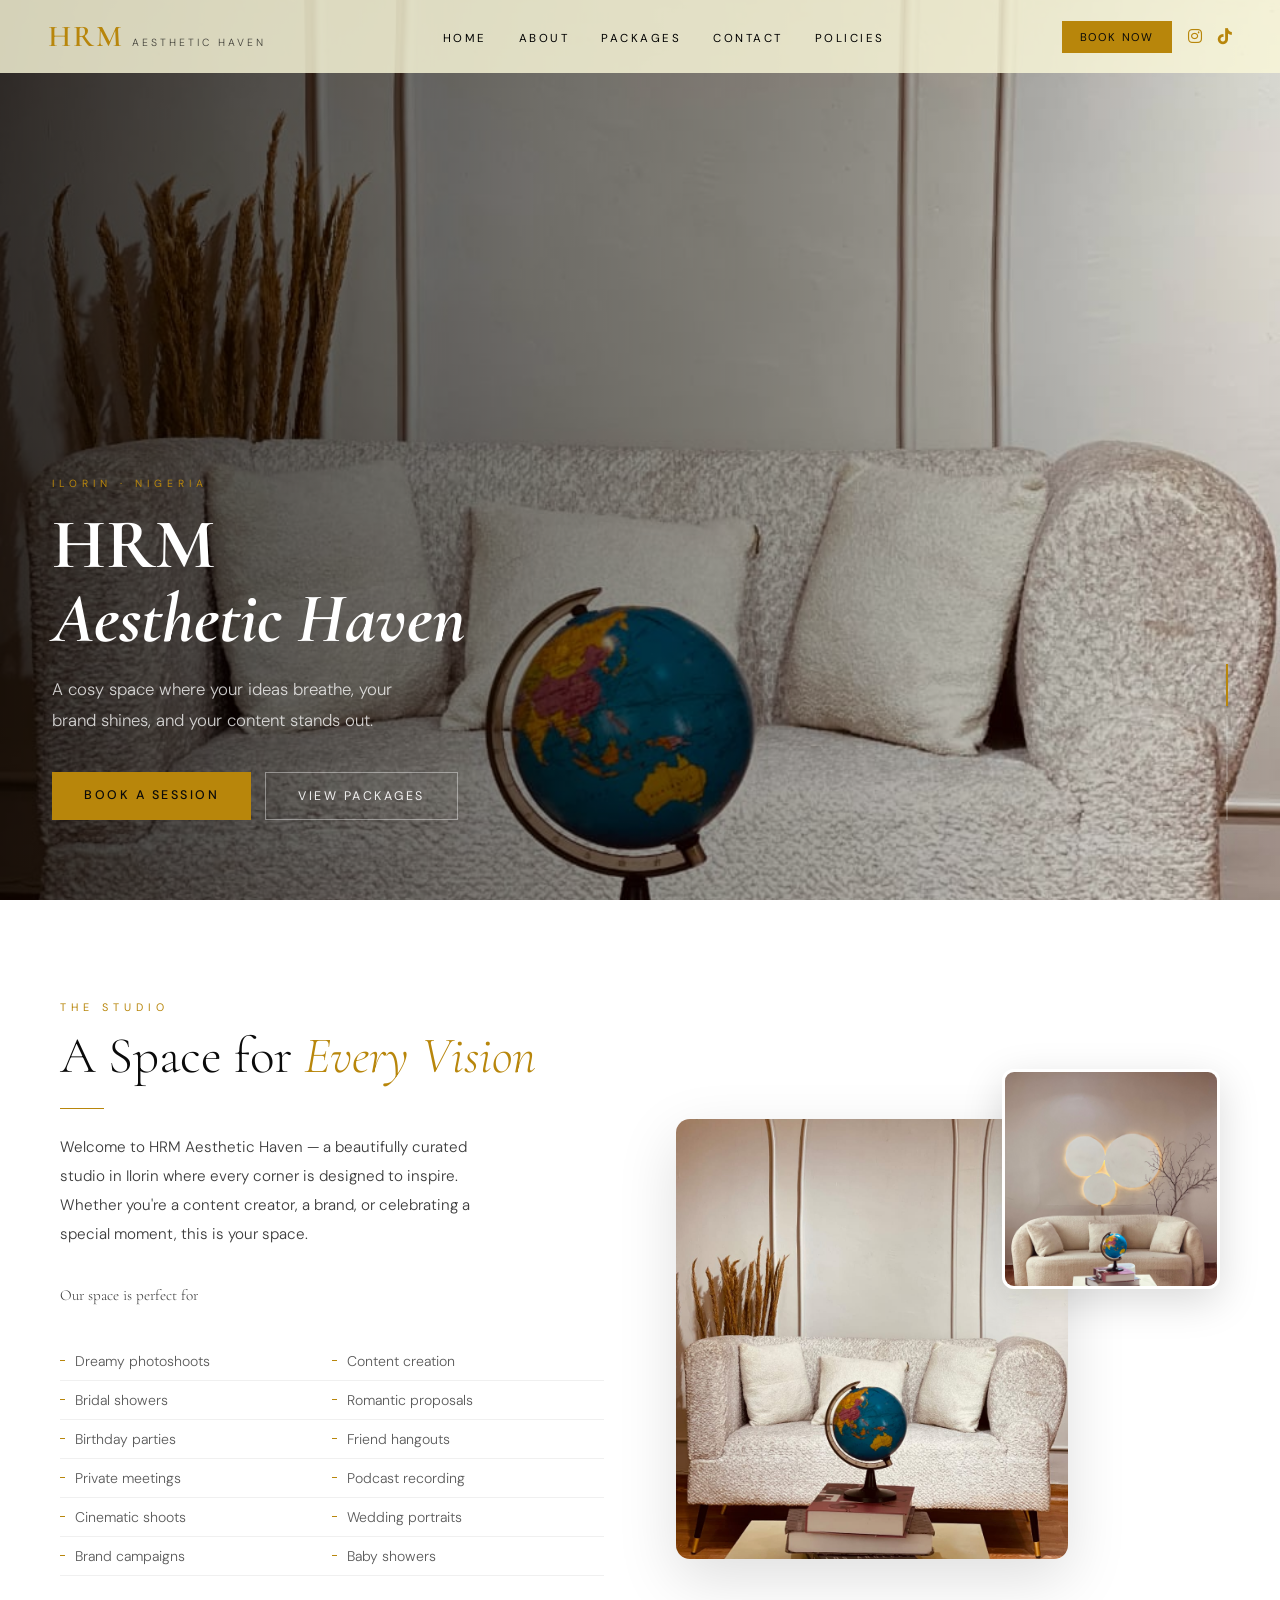
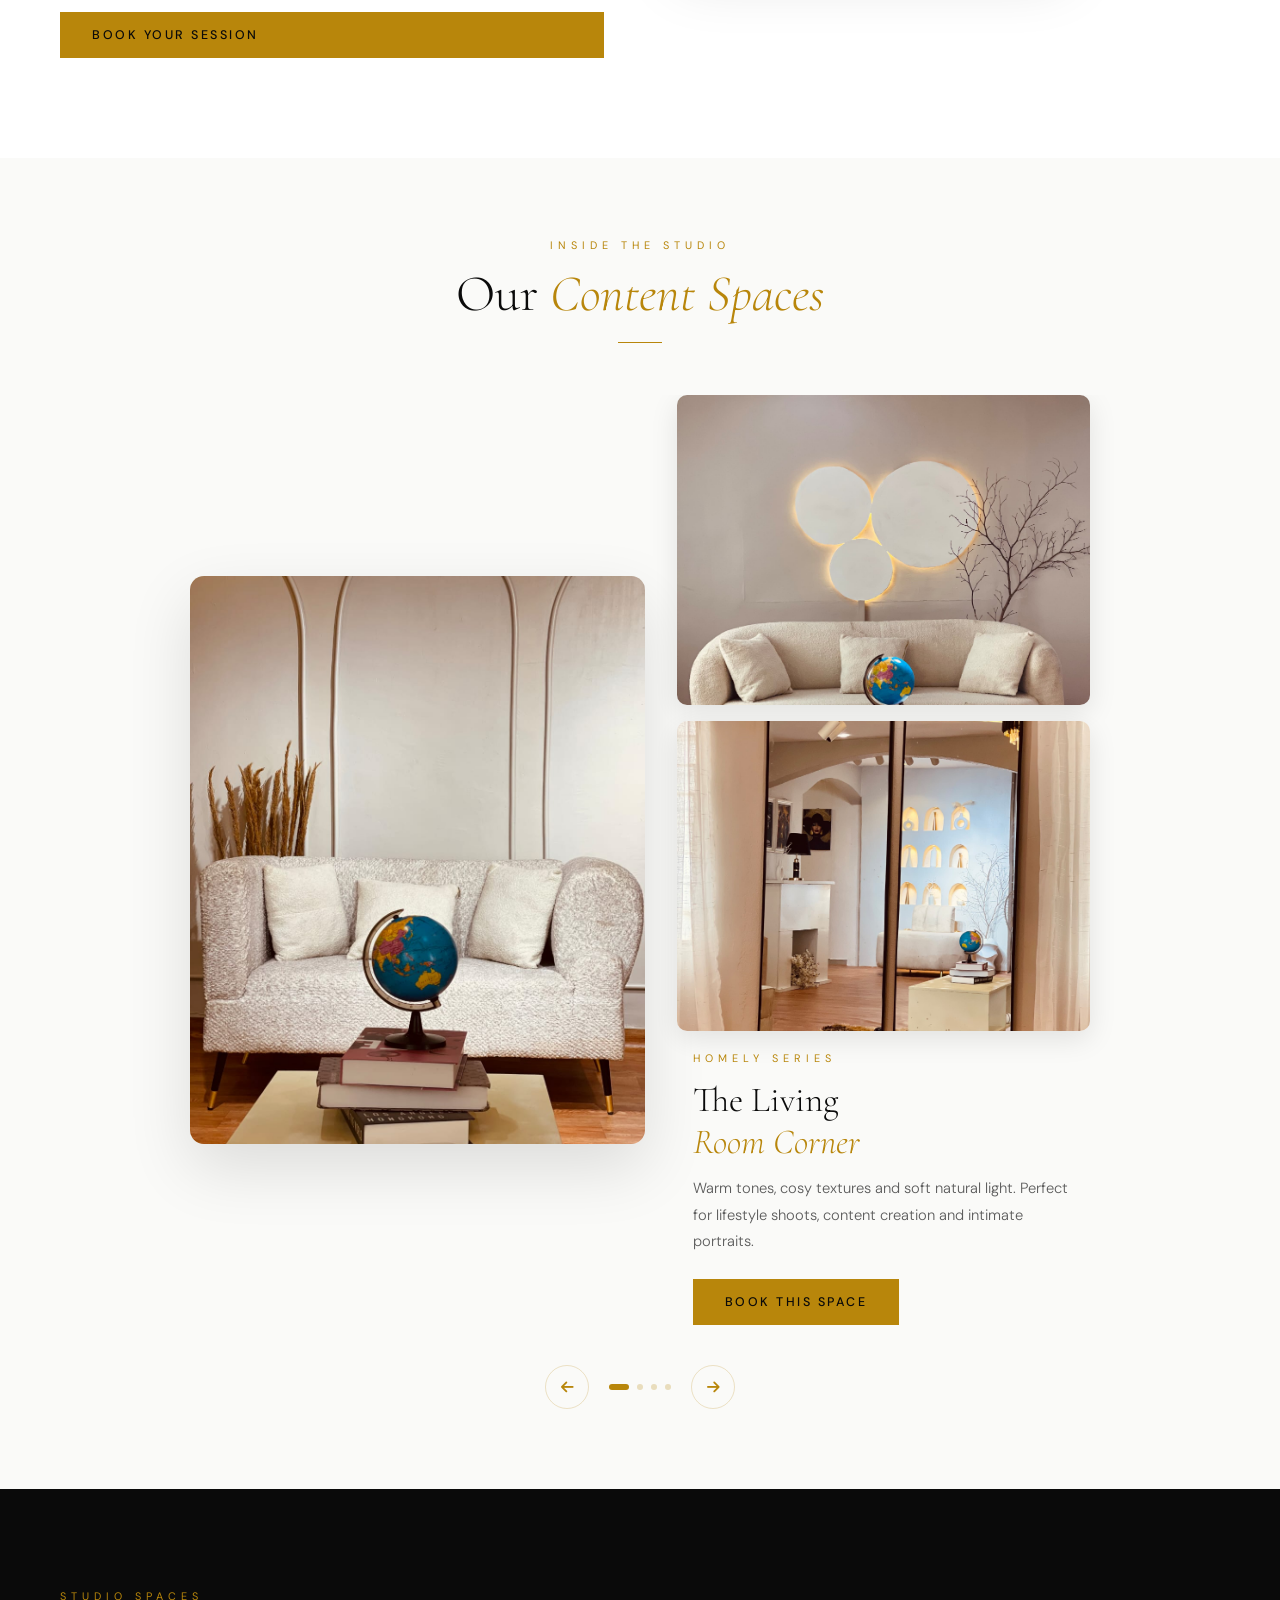
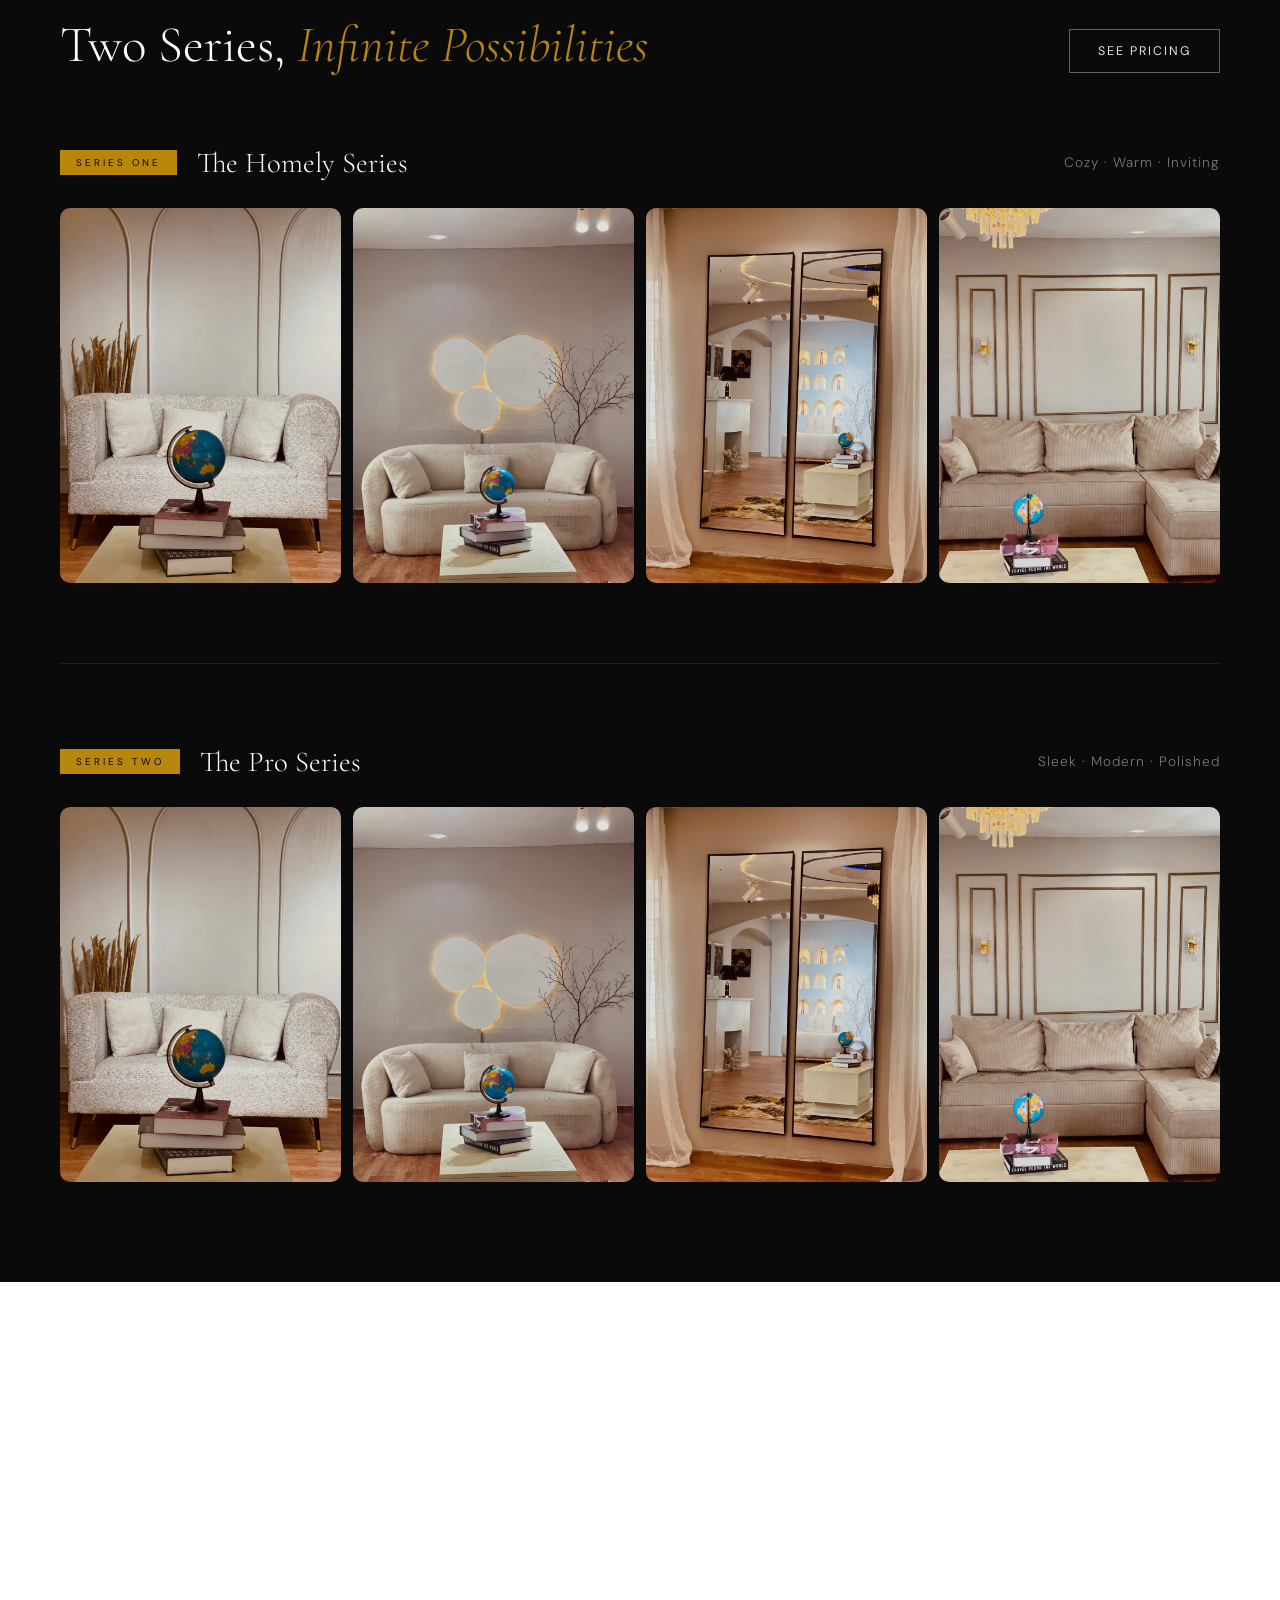
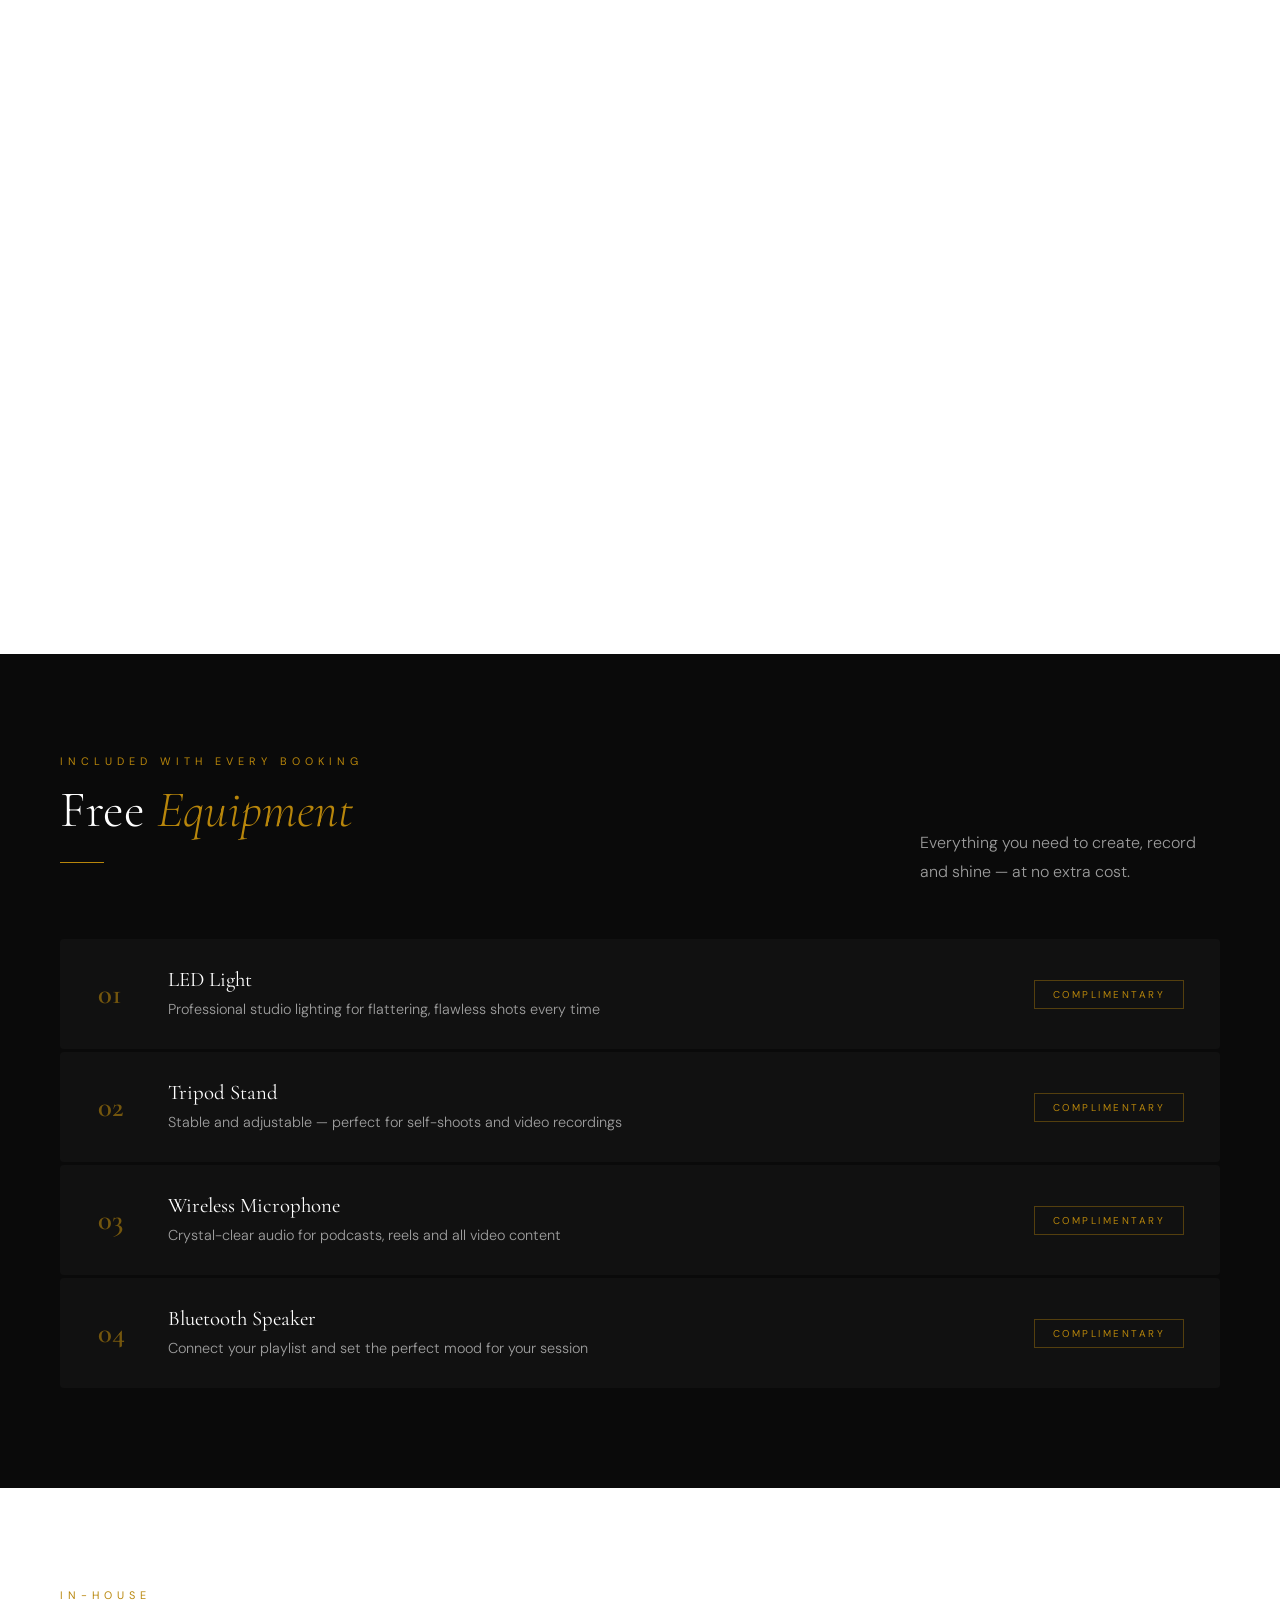
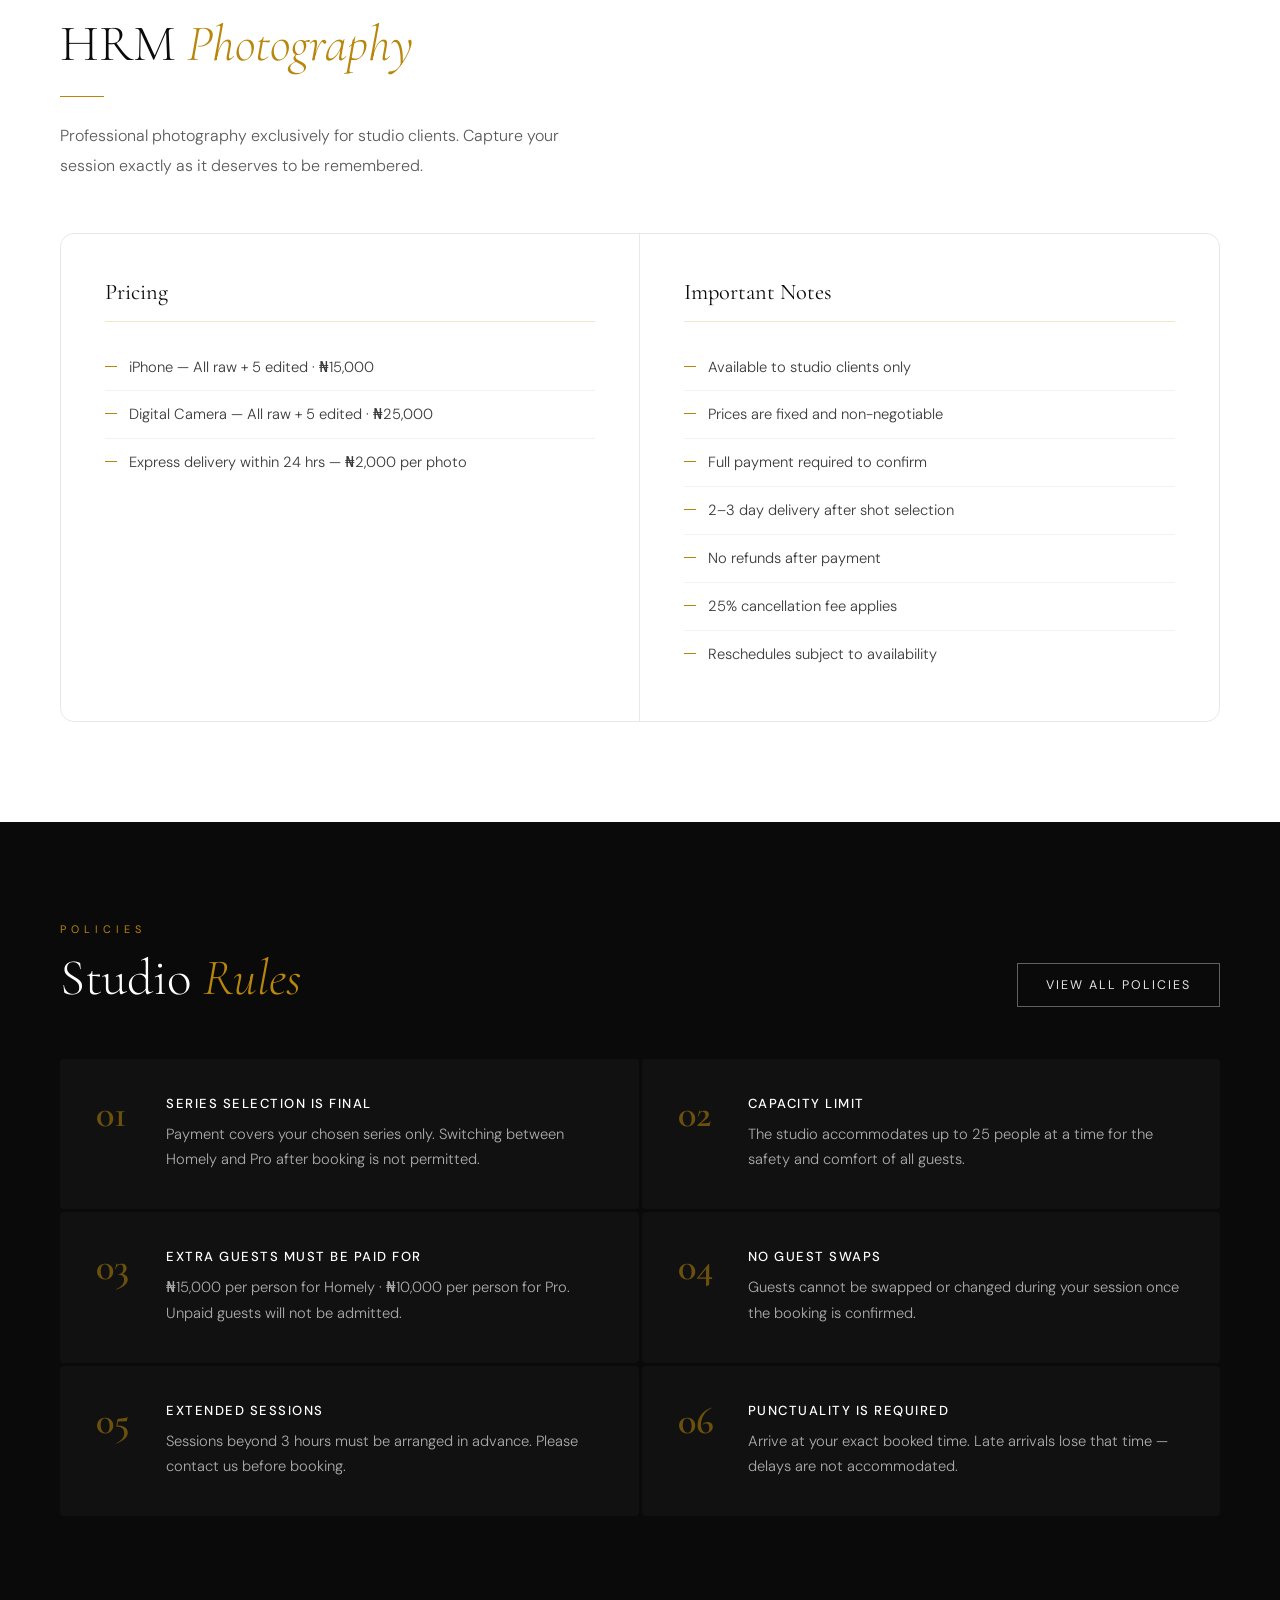
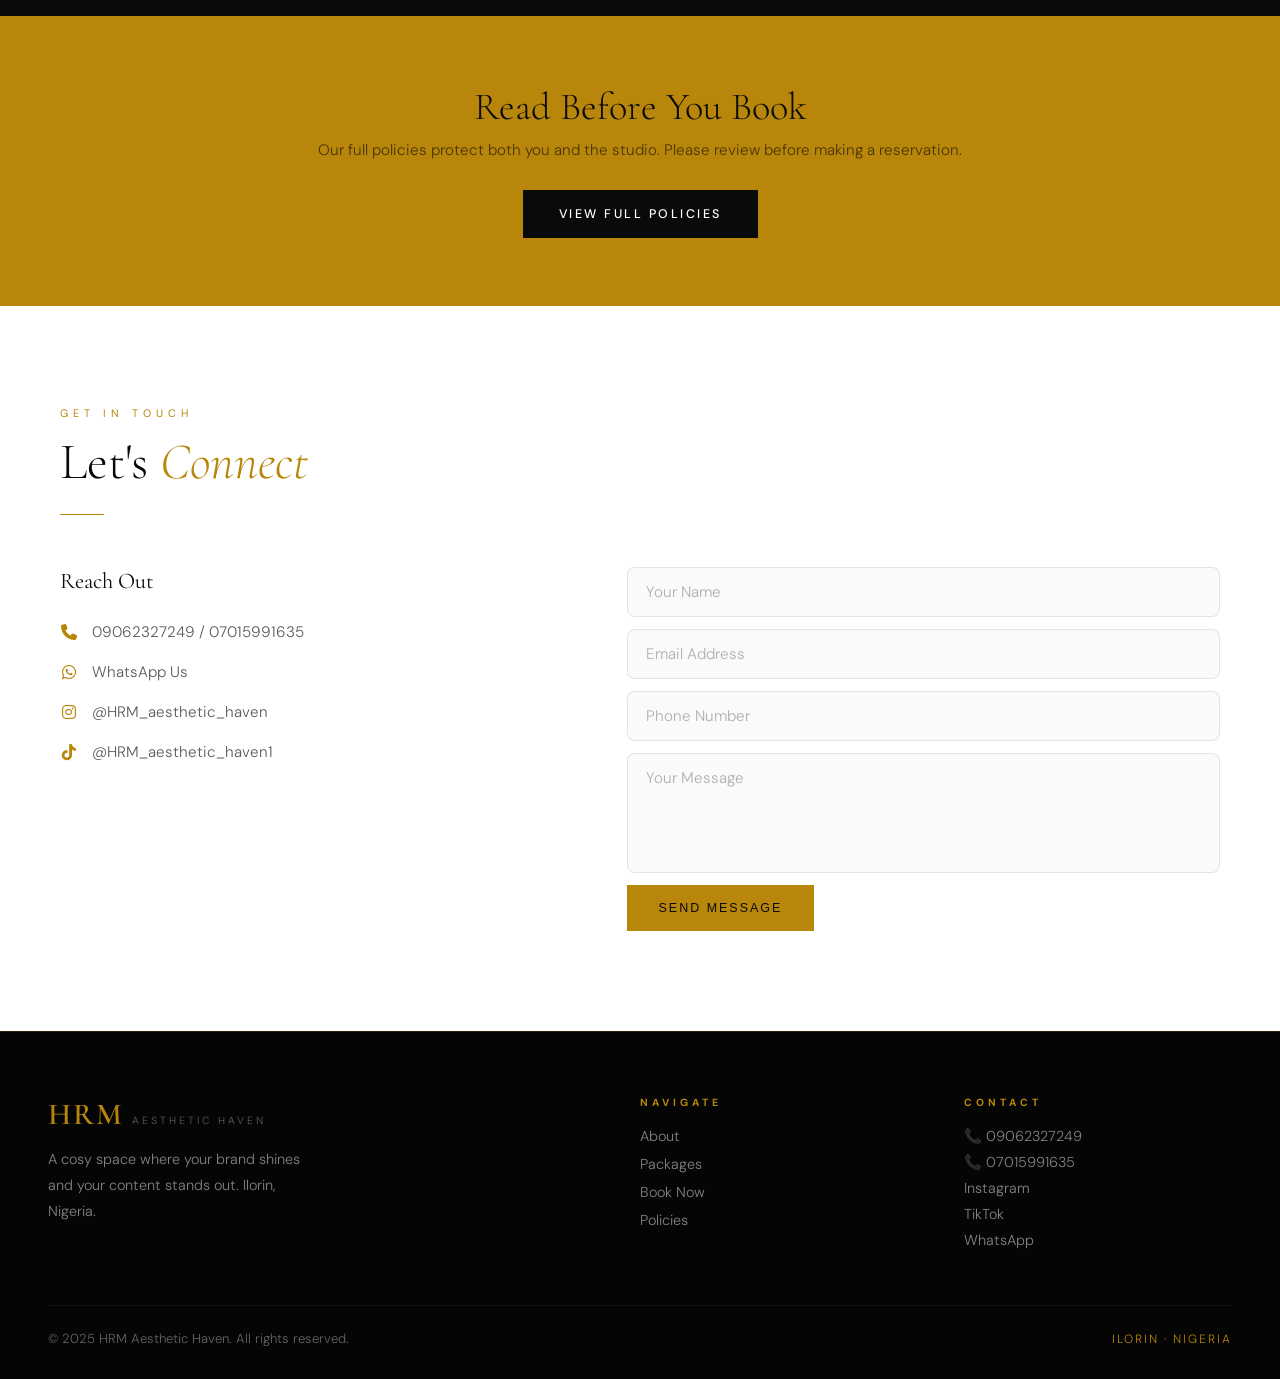
==== index.html @ 2a179a1c "Initial commit" ====
<!doctype html>
<html lang="en">
  <head>
    <meta charset="UTF-8" />
    <meta name="viewport" content="width=device-width, initial-scale=1.0" />
    <title>HRM Aesthetic Haven</title>
    <link
      href="https://fonts.googleapis.com/css2?family=Cormorant+Garamond:ital,wght@0,300;0,400;0,600;1,300;1,400;1,600&family=DM+Sans:wght@300;400;500&display=swap"
      rel="stylesheet"
    />
    <link
      rel="stylesheet"
      href="https://cdnjs.cloudflare.com/ajax/libs/font-awesome/6.5.0/css/all.min.css"
    />
    <style>
      :root {
        --gold: #b8860b;
        --gold-light: #d4a017;
        --black: #0a0a0a;
        --black-2: #111111;
        --white: #fafaf8;
        --text-body: #3a3a3a;
        --text-muted: #5a5a5a;
        --border-light: rgba(0, 0, 0, 0.09);
        --border-gold: rgba(184, 134, 11, 0.22);
      }
      *,
      *::before,
      *::after {
        margin: 0;
        padding: 0;
        box-sizing: border-box;
      }
      html {
        scroll-behavior: smooth;
      }
      body {
        font-family: "DM Sans", sans-serif;
        background: var(--white);
        color: var(--black);
        overflow-x: hidden;
      }
      a {
        text-decoration: none;
        color: inherit;
      }

      /* ── NAV ── */
      nav {
        position: fixed;
        top: 0;
        left: 0;
        right: 0;
        z-index: 1000;
        display: flex;
        align-items: center;
        justify-content: space-between;
        padding: 18px 48px;
        background: rgba(251, 248, 218, 0.82);
        transition: background 0.4s, padding 0.4s;
      }
      nav.scrolled {
        backdrop-filter: blur(14px);
        padding: 12px 48px;
        border-bottom: 1px solid var(--border-gold);
      }

      .logo {
        display: flex;
        align-items: baseline;
        gap: 8px;
        flex-shrink: 0;
        min-width: 0;
      }
      .logo-hrm {
        font-family: "Cormorant Garamond", serif;
        font-size: 1.9rem;
        font-weight: 600;
        color: var(--gold);
        letter-spacing: 2px;
        white-space: nowrap;
        flex-shrink: 0;
      }
      .logo-name {
        font-size: 0.65rem;
        font-weight: 300;
        color: #000;
        letter-spacing: 3px;
        text-transform: uppercase;
        opacity: 0.7;
        white-space: nowrap;
      }

      /* Desktop nav links (centre) */
      .nav-links {
        display: flex;
        list-style: none;
        gap: 32px;
      }
      .nav-links a {
        font-size: 0.72rem;
        letter-spacing: 2.5px;
        text-transform: uppercase;
        font-weight: 400;
        color: #000;
        transition: color 0.3s;
      }
      .nav-links a:hover {
        color: var(--gold);
      }

      /* Desktop right cluster */
      .nav-extras {
        display: flex;
        align-items: center;
        gap: 16px;
        flex-shrink: 0;
      }
      .btn-book {
        font-size: 0.7rem;
        letter-spacing: 1.8px;
        text-transform: uppercase;
        background: var(--gold);
        color: var(--black);
        border: none;
        padding: 9px 18px;
        transition: background 0.3s;
        cursor: pointer;
        white-space: nowrap;
      }
      .btn-book:hover {
        background: var(--gold-light);
      }
      .nav-extras i {
        font-size: 1rem;
        color: var(--gold);
      }
      .menu-toggle {
        display: none;
        font-size: 22px;
        cursor: pointer;
        color: #000;
        background: none;
        border: none;
      }

      /* ── HERO ── */
      .hero {
        position: relative;
        height: 100vh;
        min-height: 600px;
        overflow: hidden;
      }
      .hero-slide {
        position: absolute;
        inset: 0;
        background-size: cover;
        background-position: center;
        opacity: 0;
        transition: opacity 1.2s ease-in-out;
      }
      .hero-slide.active {
        opacity: 1;
      }
      .hero-overlay {
        position: absolute;
        inset: 0;
        background: linear-gradient(
          to right,
          rgba(0, 0, 0, 0.75) 0%,
          rgba(0, 0, 0, 0.4) 55%,
          rgba(0, 0, 0, 0.1) 100%
        );
        z-index: 1;
      }
      .hero-content {
        position: absolute;
        z-index: 2;
        bottom: 80px;
        left: 52px;
        max-width: 500px;
        animation: fadeSlide 1.2s 0.3s both;
      }
      .hero-eyebrow {
        font-size: 0.65rem;
        letter-spacing: 5px;
        text-transform: uppercase;
        color: var(--gold);
        margin-bottom: 18px;
        font-weight: 400;
      }
      .hero-h1 {
        font-family: "Cormorant Garamond", serif;
        font-size: clamp(3rem, 5.5vw, 5rem);
        font-weight: 700;
        line-height: 1.05;
        color: #fff;
        margin-bottom: 18px;
      }
      .hero-h1 em {
        color: #fff;
        font-style: italic;
      }
      .hero-sub {
        font-size: 1.05rem;
        line-height: 1.85;
        color: rgba(255, 255, 255, 0.78);
        font-weight: 300;
        margin-bottom: 36px;
        max-width: 360px;
      }
      .hero-actions {
        display: flex;
        gap: 14px;
        flex-wrap: wrap;
      }
      .btn-primary {
        background: var(--gold);
        color: var(--black);
        font-size: 0.78rem;
        letter-spacing: 2.5px;
        text-transform: uppercase;
        font-weight: 500;
        padding: 15px 32px;
        transition: all 0.3s;
        display: inline-block;
      }
      .btn-primary:hover {
        background: var(--gold-light);
        transform: translateY(-2px);
      }
      .btn-ghost-light {
        border: 1px solid rgba(255, 255, 255, 0.4);
        color: rgba(255, 255, 255, 0.9);
        font-size: 0.78rem;
        letter-spacing: 2.5px;
        text-transform: uppercase;
        font-weight: 400;
        padding: 15px 32px;
        transition: all 0.3s;
        display: inline-block;
      }
      .btn-ghost-light:hover {
        border-color: var(--gold);
        color: var(--gold);
      }
      .btn-ghost-white {
        border: 1px solid rgba(255, 255, 255, 0.35);
        color: rgba(255, 255, 255, 0.88);
        font-size: 0.78rem;
        letter-spacing: 2px;
        text-transform: uppercase;
        font-weight: 400;
        padding: 13px 28px;
        transition: all 0.3s;
        display: inline-block;
      }
      .btn-ghost-white:hover {
        border-color: var(--gold);
        color: var(--gold);
      }
      .hero-dots {
        position: absolute;
        z-index: 3;
        bottom: 80px;
        right: 52px;
        display: flex;
        flex-direction: column;
        gap: 10px;
      }
      .hero-dot {
        width: 2px;
        height: 28px;
        background: rgba(245, 242, 238, 0.2);
        cursor: pointer;
        transition: all 0.3s;
      }
      .hero-dot.active {
        background: var(--gold);
        height: 42px;
      }
      @keyframes fadeSlide {
        from { opacity: 0; transform: translateY(24px); }
        to   { opacity: 1; transform: translateY(0); }
      }

      /* ── SHARED ── */
      section { padding: 100px 48px; }
      .container { max-width: 1160px; margin: 0 auto; }
      .eyebrow {
        font-size: 0.68rem;
        letter-spacing: 5px;
        text-transform: uppercase;
        color: var(--gold);
        margin-bottom: 14px;
        display: block;
        font-weight: 400;
      }
      .h2-black {
        font-family: "Cormorant Garamond", serif;
        font-size: clamp(2.4rem, 4vw, 3.6rem);
        font-weight: 300;
        line-height: 1.1;
        color: var(--black);
      }
      .h2-black em { font-style: italic; color: var(--gold); }
      .h2-white {
        font-family: "Cormorant Garamond", serif;
        font-size: clamp(2.4rem, 4vw, 3.6rem);
        font-weight: 300;
        line-height: 1.1;
        color: #fff;
      }
      .h2-white em { font-style: italic; color: var(--gold); }
      .gold-rule { width: 44px; height: 1px; background: var(--gold); margin: 24px 0; }

      /* ── ABOUT ── */
      .about { background: #fff; padding: 100px 48px; }
      .about-inner {
        max-width: 1160px;
        margin: 0 auto;
        display: grid;
        grid-template-columns: 1fr 1fr;
        gap: 72px;
        align-items: center;
      }
      .about-text { display: flex; flex-direction: column; justify-content: center; }
      .about-text > p {
        font-size: 0.95rem;
        line-height: 1.9;
        color: var(--text-body);
        font-weight: 300;
        margin-bottom: 32px;
        max-width: 420px;
      }
      .perfect-label {
        font-family: "Cormorant Garamond", serif;
        font-size: 1.15rem;
        font-weight: 400;
        color: var(--black);
        margin-bottom: 16px;
      }
      .perfect-grid {
        display: grid;
        grid-template-columns: 1fr 1fr;
        gap: 0;
        margin-bottom: 36px;
      }
      .perfect-item {
        font-size: 0.88rem;
        font-weight: 300;
        color: var(--text-muted);
        padding: 10px 0;
        border-bottom: 1px solid rgba(0,0,0,0.06);
        display: flex;
        align-items: center;
        gap: 10px;
      }
      .perfect-item::before {
        content: "";
        width: 5px;
        height: 1px;
        background: var(--gold);
        flex-shrink: 0;
      }
      .about-images { position: relative; height: 520px; }
      .about-img-main {
        position: absolute;
        left: 0; top: 50px;
        width: 72%; height: 440px;
        border-radius: 14px;
        overflow: hidden;
        box-shadow: 0 20px 60px rgba(0,0,0,0.13);
      }
      .about-img-main img { width: 100%; height: 100%; object-fit: cover; display: block; }
      .about-img-small {
        position: absolute;
        right: 0; top: 0;
        width: 40%; height: 220px;
        border-radius: 12px;
        overflow: hidden;
        box-shadow: 0 12px 40px rgba(0,0,0,0.15);
        border: 3px solid #fff;
      }
      .about-img-small img { width: 100%; height: 100%; object-fit: cover; display: block; }

      /* ── SHOWCASE SLIDER ── */
      .showcase { background: var(--white); padding: 80px 0; overflow: hidden; }
      .showcase-hdr { text-align: center; margin-bottom: 52px; padding: 0 48px; }
      .showcase-track-wrap { position: relative; overflow: hidden; }
      .showcase-track {
        display: flex;
        transition: transform 0.6s cubic-bezier(0.4,0,0.2,1);
        will-change: transform;
      }
      .showcase-slide { min-width: 100%; padding: 0 48px; box-sizing: border-box; }
      .showcase-slide-inner {
        max-width: 900px;
        margin: 0 auto;
        display: grid;
        grid-template-columns: 1.1fr 1fr;
        gap: 32px;
        align-items: center;
      }
      .showcase-img-main {
        border-radius: 14px;
        overflow: hidden;
        aspect-ratio: 4/5;
        box-shadow: 0 24px 64px rgba(0,0,0,0.12);
      }
      .showcase-img-main img { width: 100%; height: 100%; object-fit: cover; display: block; }
      .showcase-imgs-col { display: flex; flex-direction: column; gap: 16px; }
      .showcase-imgs-col .img-sm {
        border-radius: 10px;
        overflow: hidden;
        aspect-ratio: 4/3;
        box-shadow: 0 8px 28px rgba(0,0,0,0.1);
      }
      .showcase-imgs-col .img-sm img { width: 100%; height: 100%; object-fit: cover; display: block; }
      .showcase-info { padding: 0 16px; }
      .showcase-title {
        font-family: "Cormorant Garamond", serif;
        font-size: 2.2rem;
        font-weight: 300;
        color: var(--black);
        margin-bottom: 12px;
        line-height: 1.2;
      }
      .showcase-title em { font-style: italic; color: var(--gold); }
      .showcase-desc {
        font-size: 0.92rem;
        color: var(--text-muted);
        font-weight: 300;
        line-height: 1.8;
        margin-bottom: 24px;
      }
      .showcase-controls {
        display: flex;
        align-items: center;
        gap: 20px;
        justify-content: center;
        margin-top: 40px;
      }
      .sc-arrow {
        width: 44px; height: 44px;
        border-radius: 50%;
        border: 1px solid var(--border-gold);
        background: transparent;
        display: flex;
        align-items: center;
        justify-content: center;
        cursor: pointer;
        transition: all 0.3s;
        color: var(--gold);
        font-size: 0.9rem;
      }
      .sc-arrow:hover { background: var(--gold); color: #000; }
      .sc-dots { display: flex; gap: 8px; align-items: center; }
      .sc-dot {
        width: 6px; height: 6px;
        border-radius: 50%;
        background: rgba(184,134,11,0.25);
        cursor: pointer;
        transition: all 0.3s;
      }
      .sc-dot.active { background: var(--gold); width: 20px; border-radius: 3px; }

      /* ── STUDIO SPACES ── */
      .studio { background: var(--black); padding: 100px 48px; }
      .studio-hdr {
        display: flex;
        align-items: flex-end;
        justify-content: space-between;
        margin-bottom: 72px;
        gap: 24px;
      }
      .series-block { margin-bottom: 80px; }
      .series-block:last-child { margin-bottom: 0; }
      .series-title-row {
        display: flex;
        align-items: center;
        gap: 20px;
        margin-bottom: 28px;
        flex-wrap: wrap;
      }
      .series-badge {
        font-size: 0.62rem;
        letter-spacing: 3px;
        text-transform: uppercase;
        background: var(--gold);
        color: var(--black);
        padding: 6px 16px;
        flex-shrink: 0;
      }
      .series-name {
        font-family: "Cormorant Garamond", serif;
        font-size: 1.8rem;
        font-weight: 300;
        color: #fff;
      }
      .series-mood {
        font-size: 0.85rem;
        color: rgba(255,255,255,0.45);
        font-weight: 300;
        margin-left: auto;
        letter-spacing: 1px;
      }
      .series-gallery {
        display: grid;
        grid-template-columns: repeat(4, 1fr);
        gap: 12px;
      }
      .series-gallery .img-wrap {
        overflow: hidden;
        border-radius: 10px;
        aspect-ratio: 3/4;
      }
      .series-gallery .img-wrap img {
        width: 100%; height: 100%;
        object-fit: cover;
        display: block;
        filter: brightness(0.9) saturate(0.95);
        transition: filter 0.4s, transform 0.45s;
      }
      .series-gallery .img-wrap img:hover {
        filter: brightness(1.05) saturate(1.05);
        transform: scale(1.04);
      }
      .series-divider { height: 1px; background: rgba(184,134,11,0.18); margin: 80px 0; }

      /* ── PACKAGES ── */
      .packages { background: #fff; }
      .pkg-hdr {
        display: flex;
        align-items: flex-end;
        justify-content: space-between;
        margin-bottom: 56px;
        gap: 24px;
        flex-wrap: wrap;
      }
      .pkg-grid {
        display: grid;
        grid-template-columns: repeat(3, 1fr);
        border: 1px solid var(--border-light);
        border-radius: 14px;
        overflow: hidden;
      }
      .pkg-card {
        border-right: 1px solid var(--border-light);
        background: #fff;
        transition: background 0.3s;
      }
      .pkg-card:last-child { border-right: none; }
      .pkg-card:hover { background: #fafaf8; }
      .pkg-card.featured { background: #fafaf8; }
      .pkg-head { padding: 32px 32px 24px; border-bottom: 1px solid var(--border-light); }
      .pkg-card.featured .pkg-head { background: var(--gold); }
      .pkg-card.featured .pkg-head .eyebrow { color: rgba(0,0,0,0.5); }
      .pkg-card.featured .pkg-head h3 { color: var(--black); }
      .pkg-head h3 {
        font-family: "Cormorant Garamond", serif;
        font-size: 1.7rem;
        font-weight: 400;
        color: var(--black);
      }
      .pkg-body { padding: 28px 32px 36px; }
      .pkg-list { list-style: none; }
      .pkg-list li {
        font-size: 0.95rem;
        font-weight: 300;
        color: var(--text-body);
        padding: 13px 0;
        border-bottom: 1px solid rgba(0,0,0,0.05);
        display: flex;
        gap: 14px;
        align-items: flex-start;
        line-height: 1.55;
      }
      .pkg-list li:last-child { border-bottom: none; }
      .pkg-list li::before {
        content: "";
        flex-shrink: 0;
        width: 12px; height: 1px;
        background: var(--gold);
        margin-top: 10px;
      }
      .pkg-note {
        margin-top: 20px;
        padding: 14px 16px;
        border-left: 2px solid var(--gold);
        background: rgba(184,134,11,0.05);
        border-radius: 0 6px 6px 0;
      }
      .pkg-note p {
        font-size: 0.88rem;
        color: var(--text-muted);
        font-weight: 300;
        line-height: 1.75;
      }

      /* ── EQUIPMENT ── */
      .equipment { background: var(--black); }
      .eq-hdr {
        display: flex;
        align-items: flex-end;
        justify-content: space-between;
        margin-bottom: 52px;
        gap: 24px;
      }
      .eq-sub {
        font-size: 1rem;
        color: rgba(255,255,255,0.6);
        font-weight: 300;
        line-height: 1.8;
        max-width: 300px;
      }
      .eq-rows { display: flex; flex-direction: column; gap: 3px; }
      .eq-row {
        background: var(--black-2);
        display: flex;
        align-items: center;
        gap: 32px;
        padding: 28px 36px;
        border-left: 2px solid transparent;
        transition: background 0.3s, border-color 0.3s;
        border-radius: 4px;
      }
      .eq-row:hover { background: #161616; border-left-color: var(--gold); }
      .eq-row-num {
        font-family: "Cormorant Garamond", serif;
        font-size: 1.8rem;
        color: rgba(184,134,11,0.6);
        font-weight: 600;
        min-width: 38px;
        line-height: 1;
      }
      .eq-row-text { flex: 1; }
      .eq-row-text h4 {
        font-family: "Cormorant Garamond", serif;
        font-size: 1.3rem;
        font-weight: 400;
        color: #fff;
        margin-bottom: 6px;
      }
      .eq-row-text p {
        font-size: 0.9rem;
        color: rgba(255,255,255,0.6);
        font-weight: 300;
        line-height: 1.6;
      }
      .eq-badge {
        font-size: 0.62rem;
        letter-spacing: 2.5px;
        text-transform: uppercase;
        color: var(--gold);
        border: 1px solid rgba(184,134,11,0.4);
        padding: 7px 18px;
        white-space: nowrap;
      }

      /* ── PHOTOGRAPHY ── */
      .photography { background: #fff; }
      .photo-lead { max-width: 520px; margin-bottom: 52px; }
      .photo-lead p {
        font-size: 1rem;
        color: var(--text-muted);
        font-weight: 300;
        line-height: 1.85;
      }
      .photo-panels {
        display: grid;
        grid-template-columns: 1fr 1fr;
        border: 1px solid var(--border-light);
        border-radius: 14px;
        overflow: hidden;
      }
      .photo-panel { padding: 44px; }
      .photo-panel:first-child { border-right: 1px solid var(--border-light); }
      .photo-panel h3 {
        font-family: "Cormorant Garamond", serif;
        font-size: 1.4rem;
        font-weight: 400;
        color: var(--black);
        margin-bottom: 22px;
        padding-bottom: 16px;
        border-bottom: 1px solid rgba(184,134,11,0.2);
      }
      .photo-list { list-style: none; }
      .photo-list li {
        font-size: 0.92rem;
        color: var(--text-body);
        font-weight: 300;
        padding: 12px 0;
        border-bottom: 1px solid rgba(0,0,0,0.05);
        display: flex;
        gap: 12px;
        line-height: 1.55;
      }
      .photo-list li:last-child { border-bottom: none; }
      .photo-list li::before {
        content: "";
        flex-shrink: 0;
        width: 12px; height: 1px;
        background: var(--gold);
        margin-top: 10px;
      }

      /* ── RULES ── */
      .rules { background: var(--black); }
      .rules-hdr {
        display: flex;
        align-items: flex-end;
        justify-content: space-between;
        margin-bottom: 52px;
        gap: 24px;
      }
      .rules-grid { display: grid; grid-template-columns: 1fr 1fr; gap: 3px; }
      .rule-card {
        background: var(--black-2);
        padding: 36px;
        display: flex;
        gap: 26px;
        align-items: flex-start;
        transition: background 0.3s;
        border-radius: 4px;
      }
      .rule-card:hover { background: #161616; }
      .rule-num {
        font-family: "Cormorant Garamond", serif;
        font-size: 2.4rem;
        color: rgba(184,134,11,0.55);
        font-weight: 600;
        line-height: 1;
        flex-shrink: 0;
        min-width: 44px;
      }
      .rule-body h4 {
        font-size: 0.82rem;
        letter-spacing: 1.5px;
        text-transform: uppercase;
        font-weight: 500;
        color: #fff;
        margin-bottom: 10px;
      }
      .rule-body p {
        font-size: 0.92rem;
        color: rgba(255,255,255,0.65);
        font-weight: 300;
        line-height: 1.75;
      }

      /* ── RULES CTA ── */
      .rules-cta { background: var(--gold); padding: 68px 48px; text-align: center; }
      .rules-cta h3 {
        font-family: "Cormorant Garamond", serif;
        font-size: 2.4rem;
        font-weight: 300;
        color: var(--black);
        margin-bottom: 10px;
      }
      .rules-cta p {
        font-size: 0.95rem;
        color: rgba(0,0,0,0.6);
        font-weight: 300;
        margin-bottom: 30px;
      }
      .btn-solid-dark {
        background: var(--black);
        color: #fff;
        font-size: 0.78rem;
        letter-spacing: 2.5px;
        text-transform: uppercase;
        font-weight: 500;
        padding: 16px 36px;
        transition: all 0.3s;
        display: inline-block;
      }
      .btn-solid-dark:hover { background: #222; transform: translateY(-2px); }

      /* ── CONTACT ── */
      .contact { background: #fff; }
      .contact-grid {
        display: grid;
        grid-template-columns: 1fr 1.2fr;
        gap: 72px;
        margin-top: 52px;
      }
      .contact-info h3 {
        font-family: "Cormorant Garamond", serif;
        font-size: 1.4rem;
        font-weight: 400;
        color: var(--black);
        margin-bottom: 28px;
      }
      .c-row { display: flex; gap: 14px; align-items: center; margin-bottom: 20px; }
      .c-row i { color: var(--gold); width: 18px; text-align: center; flex-shrink: 0; font-size: 1rem; }
      .c-row span, .c-row a {
        font-size: 0.95rem;
        color: var(--text-muted);
        font-weight: 300;
        transition: color 0.3s;
      }
      .c-row a:hover { color: var(--gold); }
      .contact-form { display: flex; flex-direction: column; gap: 12px; }
      .contact-form input,
      .contact-form textarea {
        background: #fafaf8;
        border: 1px solid var(--border-light);
        color: var(--black);
        font-family: "DM Sans", sans-serif;
        font-size: 0.95rem;
        font-weight: 300;
        padding: 14px 18px;
        outline: none;
        transition: border-color 0.3s;
        border-radius: 8px;
      }
      .contact-form input::placeholder,
      .contact-form textarea::placeholder { color: rgba(0,0,0,0.3); }
      .contact-form input:focus,
      .contact-form textarea:focus { border-color: var(--gold); }
      .contact-form textarea { height: 120px; resize: none; }
      .btn-form {
        background: var(--gold);
        color: var(--black);
        font-size: 0.78rem;
        letter-spacing: 2px;
        text-transform: uppercase;
        font-weight: 500;
        padding: 16px 32px;
        border: none;
        cursor: pointer;
        transition: background 0.3s;
        align-self: flex-start;
      }
      .btn-form:hover { background: var(--gold-light); }

      /* ── FOOTER ── */
      footer {
        background: #050505;
        border-top: 1px solid var(--border-gold);
        padding: 64px 48px 32px;
      }
      .footer-grid {
        display: grid;
        grid-template-columns: 2fr 1fr 1fr;
        gap: 56px;
        margin-bottom: 48px;
      }
      .footer-desc {
        font-size: 0.9rem;
        color: rgba(255,255,255,0.5);
        font-weight: 300;
        line-height: 1.8;
        margin-top: 14px;
        max-width: 260px;
      }
      .fc h4 {
        font-size: 0.65rem;
        letter-spacing: 4px;
        text-transform: uppercase;
        color: var(--gold);
        margin-bottom: 18px;
      }
      .fc ul { list-style: none; }
      .fc ul li { margin-bottom: 10px; }
      .fc ul li a, .fc p {
        font-size: 0.9rem;
        color: rgba(255,255,255,0.5);
        font-weight: 300;
        transition: color 0.3s;
        display: block;
        margin-bottom: 8px;
      }
      .fc ul li a:hover { color: var(--gold); }
      .footer-bot {
        border-top: 1px solid rgba(255,255,255,0.06);
        padding-top: 24px;
        display: flex;
        justify-content: space-between;
        align-items: center;
      }
      .footer-bot p { font-size: 0.82rem; color: rgba(255,255,255,0.38); font-weight: 300; }
      .footer-bot .gold { color: var(--gold); font-size: 0.75rem; letter-spacing: 2px; text-transform: uppercase; }

      /* ── REVEAL ── */
      .reveal { opacity: 0; transform: translateY(22px); transition: opacity 0.7s ease, transform 0.7s ease; }
      .reveal.visible { opacity: 1; transform: translateY(0); }
      .reveal.d1 { transition-delay: 0.12s; }
      .reveal.d2 { transition-delay: 0.24s; }

      /* ── MOBILE NAV OVERLAY ── */
      .nav-links.open {
        display: flex;
        flex-direction: column;
        position: fixed;
        top: 0; left: 0; right: 0; bottom: 0;
        background: rgba(0,0,0,0.97);
        justify-content: center;
        align-items: center;
        gap: 36px;
        z-index: 999;
      }
      .nav-links.open a {
        font-size: 1.2rem;
        letter-spacing: 4px;
        color: var(--white);
      }

      /* ────────── RESPONSIVE ────────── */

      /* Tablet */
      @media (max-width: 1024px) {
        .series-gallery { grid-template-columns: repeat(2, 1fr); }
        .series-gallery .img-wrap { aspect-ratio: 4/3; }
        .showcase-slide-inner { grid-template-columns: 1fr; max-width: 520px; }
        .showcase-imgs-col { flex-direction: row; }
        .showcase-imgs-col .img-sm { flex: 1; }
      }

      /* Mobile */
      @media (max-width: 960px) {
        section { padding: 64px 20px; }
        .studio { padding: 64px 20px; }
        .about { padding: 64px 20px; }
        .equipment { padding: 64px 20px; }
        .photography { padding: 64px 20px; }
        .rules { padding: 64px 20px; }
        .packages { padding: 64px 20px; }
        .contact { padding: 64px 20px; }

        /* ── MOBILE NAV FIX ──
           Layout: [logo + name]  [ig | tiktok | book now | ☰]
           No duplicate Book Now — it lives only in the right cluster on mobile,
           and inside the overlay menu (as a styled link). */
        nav { padding: 14px 20px; }
        nav.scrolled { padding: 10px 20px; }

        /* Hide the desktop centre links; show only in overlay */
        .nav-links:not(.open) { display: none; }
        .menu-toggle { display: block; }

        /* Right cluster: show IG, TikTok, Book Now, menu toggle */
        .nav-extras { gap: 12px; }
        /* Book Now button is visible on mobile */
        .nav-extras .btn-book { display: inline-block; padding: 8px 14px; font-size: 0.65rem; }

        /* Logo stays on one line */
        .logo-hrm { font-size: 1.5rem; }
        .logo-name { font-size: 0.55rem; letter-spacing: 2px; }

        /* HERO */
        .hero-content { left: 20px; right: 20px; bottom: 100px; max-width: 100%; }
        .hero-h1 { font-size: clamp(2.8rem, 8vw, 3.8rem); }
        .hero-sub { font-size: 1rem; max-width: 100%; }
        .hero-dots { right: 16px; bottom: 100px; }

        /* ABOUT */
        .about-inner { grid-template-columns: 1fr; gap: 40px; }
        .about-images { height: 320px; }
        .about-img-main { width: 70%; height: 280px; top: 20px; }
        .about-img-small { width: 42%; height: 160px; }
        .perfect-grid { grid-template-columns: 1fr; }
        .about-text > p { max-width: 100%; }

        /* SHOWCASE */
        .showcase { padding: 64px 0; }
        .showcase-hdr { padding: 0 20px; }
        .showcase-slide { padding: 0 20px; }
        .showcase-slide-inner { grid-template-columns: 1fr; gap: 20px; max-width: 100%; }
        .showcase-imgs-col { flex-direction: row; gap: 10px; }
        .showcase-imgs-col .img-sm { flex: 1; aspect-ratio: 1/1; }
        .showcase-img-main { aspect-ratio: 3/2; }

        /* STUDIO */
        .studio-hdr { flex-direction: column; align-items: flex-start; gap: 14px; }
        .series-gallery { grid-template-columns: repeat(2, 1fr); gap: 8px; }
        .series-gallery .img-wrap { aspect-ratio: 1/1; }
        .series-name { font-size: 1.5rem; }
        .series-mood { display: none; }

        /* PACKAGES */
        .pkg-hdr { flex-direction: column; align-items: flex-start; gap: 14px; }
        .pkg-grid { grid-template-columns: 1fr; border-radius: 12px; }
        .pkg-card { border-right: none; border-bottom: 1px solid var(--border-light); }
        .pkg-card:last-child { border-bottom: none; }

        /* EQUIPMENT */
        .eq-hdr { flex-direction: column; align-items: flex-start; gap: 14px; }
        .eq-row { padding: 22px 20px; gap: 18px; }
        .eq-badge { display: none; }

        /* PHOTOGRAPHY */
        .photo-panels { grid-template-columns: 1fr; }
        .photo-panel:first-child { border-right: none; border-bottom: 1px solid var(--border-light); }
        .photo-panel { padding: 28px 24px; }

        /* RULES */
        .rules-hdr { flex-direction: column; align-items: flex-start; gap: 14px; }
        .rules-grid { grid-template-columns: 1fr; }
        .rule-card { padding: 28px 20px; }

        /* CONTACT */
        .contact-grid { grid-template-columns: 1fr; gap: 40px; }

        /* FOOTER */
        .footer-grid { grid-template-columns: 1fr; gap: 32px; }
        footer { padding: 48px 20px 24px; }
        .footer-bot { flex-direction: column; gap: 10px; text-align: center; }
      }

      @media (max-width: 480px) {
        .hero-h1 { font-size: 2.8rem; }
        .series-gallery { gap: 6px; }
        .about-images { height: 280px; }
        .about-img-main { height: 240px; }
        .about-img-small { height: 140px; }
        .showcase-slide-inner { gap: 14px; }
        .eq-row-num { font-size: 1.5rem; min-width: 28px; }
        /* Tighten nav on very small screens */
        .logo-hrm { font-size: 1.35rem; }
        .logo-name { display: none; }
        .nav-extras .btn-book { padding: 7px 10px; font-size: 0.6rem; }
      }
    </style>
  </head>
  <body>

    <!-- NAV
         Desktop: [Logo + name] · [centre links] · [Book Now | IG | TikTok]
         Mobile:  [Logo + name] · [IG | TikTok | Book Now | ☰]
         The "Book Now" in the overlay is a separate <li> shown only inside .open menu. -->
    <nav id="nav">
      <div class="logo">
        <span class="logo-hrm">HRM</span>
        <span class="logo-name">Aesthetic Haven</span>
      </div>

      <!-- Centre links (desktop) / full-screen overlay (mobile) -->
      <ul class="nav-links" id="navLinks">
        <li><a href="#">Home</a></li>
        <li><a href="#about">About</a></li>
        <li><a href="#packages">Packages</a></li>
        <li><a href="#contact">Contact</a></li>
        <li><a href="/rules">Policies</a></li>
        <!-- Book Now visible only inside the mobile overlay -->
        <li class="mobile-only-book" style="margin-top: 8px;">
          <a href="/booking" style="background: var(--gold); color: #000; padding: 10px 24px; letter-spacing: 2px;">Book Now</a>
        </li>
      </ul>

      <!-- Right cluster -->
      <div class="nav-extras">
        <!-- Book Now — shown on desktop AND mobile bar -->
        <a class="btn-book" href="/booking">Book Now</a>
        <!-- Social icons — always visible -->
        <a href="https://instagram.com/HRM_aesthetic_haven" target="_blank" aria-label="Instagram">
          <i class="fab fa-instagram"></i>
        </a>
        <a href="https://tiktok.com/@HRM_aesthetic_haven1" target="_blank" aria-label="TikTok">
          <i class="fab fa-tiktok"></i>
        </a>
        <!-- Hamburger — only shown on mobile via CSS -->
        <button class="menu-toggle" onclick="toggleNav()" aria-label="Menu">☰</button>
      </div>
    </nav>

    <!-- HERO -->
    <section class="hero">
      <div class="hero-slide active" style="background-image: url('hrm 1.jpg')"></div>
      <div class="hero-slide" style="background-image: url('hrm 2.jpg')"></div>
      <div class="hero-slide" style="background-image: url('hrm 3.jpg')"></div>
      <div class="hero-slide" style="background-image: url('hrm 4.jpg')"></div>
      <div class="hero-overlay"></div>
      <div class="hero-content">
        <p class="hero-eyebrow">Ilorin · Nigeria</p>
        <h1 class="hero-h1">HRM<br /><em>Aesthetic Haven</em></h1>
        <p class="hero-sub">A cosy space where your ideas breathe, your brand shines, and your content stands out.</p>
        <div class="hero-actions">
          <a class="btn-primary" href="/booking">Book a Session</a>
          <a class="btn-ghost-light" href="#packages">View Packages</a>
        </div>
      </div>
      <div class="hero-dots">
        <div class="hero-dot active" onclick="goToSlide(0)"></div>
        <div class="hero-dot" onclick="goToSlide(1)"></div>
        <div class="hero-dot" onclick="goToSlide(2)"></div>
        <div class="hero-dot" onclick="goToSlide(3)"></div>
      </div>
    </section>

    <!-- ABOUT -->
    <section class="about" id="about">
      <div class="about-inner">
        <div class="about-text reveal">
          <span class="eyebrow">The Studio</span>
          <h2 class="h2-black">A Space for <em>Every Vision</em></h2>
          <div class="gold-rule"></div>
          <p>Welcome to HRM Aesthetic Haven — a beautifully curated studio in Ilorin where every corner is designed to inspire. Whether you're a content creator, a brand, or celebrating a special moment, this is your space.</p>
          <p class="perfect-label">Our space is perfect for</p>
          <div class="perfect-grid">
            <div class="perfect-item">Dreamy photoshoots</div>
            <div class="perfect-item">Content creation</div>
            <div class="perfect-item">Bridal showers</div>
            <div class="perfect-item">Romantic proposals</div>
            <div class="perfect-item">Birthday parties</div>
            <div class="perfect-item">Friend hangouts</div>
            <div class="perfect-item">Private meetings</div>
            <div class="perfect-item">Podcast recording</div>
            <div class="perfect-item">Cinematic shoots</div>
            <div class="perfect-item">Wedding portraits</div>
            <div class="perfect-item">Brand campaigns</div>
            <div class="perfect-item">Baby showers</div>
          </div>
          <a class="btn-primary" href="/booking">Book Your Session</a>
        </div>
        <div class="about-images reveal d1">
          <div class="about-img-main"><img src="hrm 1.jpg" alt="HRM Studio main view" /></div>
          <div class="about-img-small"><img src="hrm 2.jpg" alt="HRM Studio detail" /></div>
        </div>
      </div>
    </section>

    <!-- SHOWCASE SLIDER -->
    <section class="showcase" id="showcase">
      <div class="showcase-hdr reveal">
        <span class="eyebrow">Inside the Studio</span>
        <h2 class="h2-black">Our <em>Content Spaces</em></h2>
        <div class="gold-rule" style="margin: 20px auto"></div>
      </div>
      <div class="showcase-track-wrap">
        <div class="showcase-track" id="showcaseTrack">
          <div class="showcase-slide">
            <div class="showcase-slide-inner">
              <div class="showcase-img-main"><img src="hrm 1.jpg" alt="Living Room Corner" /></div>
              <div>
                <div class="showcase-imgs-col">
                  <div class="img-sm"><img src="hrm 2.jpg" alt="detail" /></div>
                  <div class="img-sm"><img src="hrm 3.jpg" alt="detail" /></div>
                </div>
                <div class="showcase-info" style="margin-top: 20px">
                  <span class="eyebrow">Homely Series</span>
                  <div class="showcase-title">The Living<br /><em>Room Corner</em></div>
                  <p class="showcase-desc">Warm tones, cosy textures and soft natural light. Perfect for lifestyle shoots, content creation and intimate portraits.</p>
                  <a class="btn-primary" href="/booking">Book This Space</a>
                </div>
              </div>
            </div>
          </div>
          <div class="showcase-slide">
            <div class="showcase-slide-inner">
              <div class="showcase-img-main"><img src="hrm 2.jpg" alt="Bedroom Set" /></div>
              <div>
                <div class="showcase-imgs-col">
                  <div class="img-sm"><img src="hrm 3.jpg" alt="detail" /></div>
                  <div class="img-sm"><img src="hrm 4.jpg" alt="detail" /></div>
                </div>
                <div class="showcase-info" style="margin-top: 20px">
                  <span class="eyebrow">Homely Series</span>
                  <div class="showcase-title">The Bedroom<br /><em>Suite</em></div>
                  <p class="showcase-desc">A dreamy, styled bed set-up that brings your vision to life. Ideal for fashion, beauty, and lifestyle brands.</p>
                  <a class="btn-primary" href="/booking">Book This Space</a>
                </div>
              </div>
            </div>
          </div>
          <div class="showcase-slide">
            <div class="showcase-slide-inner">
              <div class="showcase-img-main"><img src="hrm 3.jpg" alt="Pro Studio" /></div>
              <div>
                <div class="showcase-imgs-col">
                  <div class="img-sm"><img src="hrm 4.jpg" alt="detail" /></div>
                  <div class="img-sm"><img src="hrm 1.jpg" alt="detail" /></div>
                </div>
                <div class="showcase-info" style="margin-top: 20px">
                  <span class="eyebrow">Pro Series</span>
                  <div class="showcase-title">The Clean<br /><em>Pro Setup</em></div>
                  <p class="showcase-desc">Sleek, minimal and polished. The professional backdrop for brand shoots, product photography and cinematic content.</p>
                  <a class="btn-primary" href="/booking">Book This Space</a>
                </div>
              </div>
            </div>
          </div>
          <div class="showcase-slide">
            <div class="showcase-slide-inner">
              <div class="showcase-img-main"><img src="hrm 4.jpg" alt="Event Space" /></div>
              <div>
                <div class="showcase-imgs-col">
                  <div class="img-sm"><img src="hrm 1.jpg" alt="detail" /></div>
                  <div class="img-sm"><img src="hrm 2.jpg" alt="detail" /></div>
                </div>
                <div class="showcase-info" style="margin-top: 20px">
                  <span class="eyebrow">Events</span>
                  <div class="showcase-title">The Event<br /><em>Space</em></div>
                  <p class="showcase-desc">Celebrate in style. Birthdays, bridal showers, proposals and baby showers — made magical right here.</p>
                  <a class="btn-primary" href="/booking">Book This Space</a>
                </div>
              </div>
            </div>
          </div>
        </div>
      </div>
      <div class="showcase-controls">
        <button class="sc-arrow" id="scPrev" aria-label="Previous"><i class="fas fa-arrow-left"></i></button>
        <div class="sc-dots" id="scDots">
          <div class="sc-dot active" onclick="scGoTo(0)"></div>
          <div class="sc-dot" onclick="scGoTo(1)"></div>
          <div class="sc-dot" onclick="scGoTo(2)"></div>
          <div class="sc-dot" onclick="scGoTo(3)"></div>
        </div>
        <button class="sc-arrow" id="scNext" aria-label="Next"><i class="fas fa-arrow-right"></i></button>
      </div>
    </section>

    <!-- STUDIO SPACES -->
    <section class="studio" id="backgrounds">
      <div class="container">
        <div class="studio-hdr reveal">
          <div>
            <span class="eyebrow">Studio Spaces</span>
            <h2 class="h2-white">Two Series, <em>Infinite Possibilities</em></h2>
          </div>
          <a class="btn-ghost-white" href="#packages">See Pricing</a>
        </div>
        <div class="series-block reveal">
          <div class="series-title-row">
            <span class="series-badge">Series One</span>
            <span class="series-name">The Homely Series</span>
            <span class="series-mood">Cozy · Warm · Inviting</span>
          </div>
          <div class="series-gallery">
            <div class="img-wrap"><img src="hrm 1.jpg" alt="Homely 1" /></div>
            <div class="img-wrap"><img src="hrm 2.jpg" alt="Homely 2" /></div>
            <div class="img-wrap"><img src="hrm 3.jpg" alt="Homely 3" /></div>
            <div class="img-wrap"><img src="hrm 4.jpg" alt="Homely 4" /></div>
          </div>
        </div>
        <div class="series-divider"></div>
        <div class="series-block reveal">
          <div class="series-title-row">
            <span class="series-badge">Series Two</span>
            <span class="series-name">The Pro Series</span>
            <span class="series-mood">Sleek · Modern · Polished</span>
          </div>
          <div class="series-gallery">
            <div class="img-wrap"><img src="hrm 1.jpg" alt="Pro 1" /></div>
            <div class="img-wrap"><img src="hrm 2.jpg" alt="Pro 2" /></div>
            <div class="img-wrap"><img src="hrm 3.jpg" alt="Pro 3" /></div>
            <div class="img-wrap"><img src="hrm 4.jpg" alt="Pro 4" /></div>
          </div>
        </div>
      </div>
    </section>

    <!-- PACKAGES -->
    <section class="packages" id="packages">
      <div class="container">
        <div class="pkg-hdr reveal">
          <div>
            <span class="eyebrow">Pricing</span>
            <h2 class="h2-black">Studio <em>Packages</em></h2>
          </div>
          <a class="btn-primary" href="/booking">Book Now</a>
        </div>
        <div class="pkg-grid reveal">
          <div class="pkg-card">
            <div class="pkg-head">
              <span class="eyebrow">Series One</span>
              <h3>The Homely Series</h3>
            </div>
            <div class="pkg-body">
              <ul class="pkg-list">
                <li>₦20,000 — 1 hour · 2 guests</li>
                <li>₦40,000 — 2 hours · 3 guests</li>
                <li>₦55,000 — 3 hours · 4 guests</li>
                <li>Extra guest — ₦15,000 per person</li>
              </ul>
            </div>
          </div>
          <div class="pkg-card">
            <div class="pkg-head">
              <span class="eyebrow">Series Two</span>
              <h3>The Pro Series</h3>
            </div>
            <div class="pkg-body">
              <ul class="pkg-list">
                <li>₦20,000 — 1 hour · 2 guests</li>
                <li>₦40,000 — 2 hours · 3 guests</li>
                <li>₦50,000 — 3 hours · 4 guests</li>
                <li>Extra guest — ₦10,000 per person</li>
              </ul>
            </div>
          </div>
          <div class="pkg-card featured">
            <div class="pkg-head">
              <span class="eyebrow">Celebrations</span>
              <h3>Event Package</h3>
            </div>
            <div class="pkg-body">
              <ul class="pkg-list">
                <li>Up to 10 guests — ₦100,000</li>
                <li>Up to 15 guests — ₦130,000</li>
                <li>Up to 20 guests — ₦160,000</li>
                <li>Unlimited guests — ₦200,000</li>
                <li>Pre-Wedding Shoot — ₦30,000 / 1 hr · max 5</li>
                <li>Family Shoot — ₦30,000 / 1 hr · max 6</li>
              </ul>
              <div class="pkg-note">
                <p>Perfect for bridal showers, proposals, baby showers &amp; birthdays. Max 3 hours. Decoration not included.</p>
              </div>
            </div>
          </div>
        </div>
      </div>
    </section>

    <!-- EQUIPMENT -->
    <section class="equipment">
      <div class="container">
        <div class="eq-hdr reveal">
          <div>
            <span class="eyebrow">Included with Every Booking</span>
            <h2 class="h2-white">Free <em>Equipment</em></h2>
            <div class="gold-rule"></div>
          </div>
          <p class="eq-sub">Everything you need to create, record and shine — at no extra cost.</p>
        </div>
        <div class="eq-rows reveal">
          <div class="eq-row">
            <span class="eq-row-num">01</span>
            <div class="eq-row-text">
              <h4>LED Light</h4>
              <p>Professional studio lighting for flattering, flawless shots every time</p>
            </div>
            <span class="eq-badge">Complimentary</span>
          </div>
          <div class="eq-row">
            <span class="eq-row-num">02</span>
            <div class="eq-row-text">
              <h4>Tripod Stand</h4>
              <p>Stable and adjustable — perfect for self-shoots and video recordings</p>
            </div>
            <span class="eq-badge">Complimentary</span>
          </div>
          <div class="eq-row">
            <span class="eq-row-num">03</span>
            <div class="eq-row-text">
              <h4>Wireless Microphone</h4>
              <p>Crystal-clear audio for podcasts, reels and all video content</p>
            </div>
            <span class="eq-badge">Complimentary</span>
          </div>
          <div class="eq-row">
            <span class="eq-row-num">04</span>
            <div class="eq-row-text">
              <h4>Bluetooth Speaker</h4>
              <p>Connect your playlist and set the perfect mood for your session</p>
            </div>
            <span class="eq-badge">Complimentary</span>
          </div>
        </div>
      </div>
    </section>

    <!-- PHOTOGRAPHY -->
    <section class="photography">
      <div class="container">
        <div class="reveal">
          <span class="eyebrow">In-House</span>
          <h2 class="h2-black">HRM <em>Photography</em></h2>
          <div class="gold-rule"></div>
        </div>
        <div class="photo-lead reveal">
          <p>Professional photography exclusively for studio clients. Capture your session exactly as it deserves to be remembered.</p>
        </div>
        <div class="photo-panels reveal">
          <div class="photo-panel">
            <h3>Pricing</h3>
            <ul class="photo-list">
              <li>iPhone — All raw + 5 edited · ₦15,000</li>
              <li>Digital Camera — All raw + 5 edited · ₦25,000</li>
              <li>Express delivery within 24 hrs — ₦2,000 per photo</li>
            </ul>
          </div>
          <div class="photo-panel">
            <h3>Important Notes</h3>
            <ul class="photo-list">
              <li>Available to studio clients only</li>
              <li>Prices are fixed and non-negotiable</li>
              <li>Full payment required to confirm</li>
              <li>2–3 day delivery after shot selection</li>
              <li>No refunds after payment</li>
              <li>25% cancellation fee applies</li>
              <li>Reschedules subject to availability</li>
            </ul>
          </div>
        </div>
      </div>
    </section>

    <!-- RULES -->
    <section class="rules" id="rules">
      <div class="container">
        <div class="rules-hdr reveal">
          <div>
            <span class="eyebrow">Policies</span>
            <h2 class="h2-white">Studio <em>Rules</em></h2>
          </div>
          <a class="btn-ghost-white" href="/rules" target="_blank">View All Policies</a>
        </div>
        <div class="rules-grid reveal">
          <div class="rule-card">
            <span class="rule-num">01</span>
            <div class="rule-body">
              <h4>Series Selection is Final</h4>
              <p>Payment covers your chosen series only. Switching between Homely and Pro after booking is not permitted.</p>
            </div>
          </div>
          <div class="rule-card">
            <span class="rule-num">02</span>
            <div class="rule-body">
              <h4>Capacity Limit</h4>
              <p>The studio accommodates up to 25 people at a time for the safety and comfort of all guests.</p>
            </div>
          </div>
          <div class="rule-card">
            <span class="rule-num">03</span>
            <div class="rule-body">
              <h4>Extra Guests Must Be Paid For</h4>
              <p>₦15,000 per person for Homely · ₦10,000 per person for Pro. Unpaid guests will not be admitted.</p>
            </div>
          </div>
          <div class="rule-card">
            <span class="rule-num">04</span>
            <div class="rule-body">
              <h4>No Guest Swaps</h4>
              <p>Guests cannot be swapped or changed during your session once the booking is confirmed.</p>
            </div>
          </div>
          <div class="rule-card">
            <span class="rule-num">05</span>
            <div class="rule-body">
              <h4>Extended Sessions</h4>
              <p>Sessions beyond 3 hours must be arranged in advance. Please contact us before booking.</p>
            </div>
          </div>
          <div class="rule-card">
            <span class="rule-num">06</span>
            <div class="rule-body">
              <h4>Punctuality is Required</h4>
              <p>Arrive at your exact booked time. Late arrivals lose that time — delays are not accommodated.</p>
            </div>
          </div>
        </div>
      </div>
    </section>

    <!-- RULES CTA -->
    <div class="rules-cta">
      <h3>Read Before You Book</h3>
      <p>Our full policies protect both you and the studio. Please review before making a reservation.</p>
      <a class="btn-solid-dark" href="/rules" target="_blank">View Full Policies</a>
    </div>

    <!-- CONTACT -->
    <section class="contact" id="contact">
      <div class="container">
        <div class="reveal">
          <span class="eyebrow">Get in Touch</span>
          <h2 class="h2-black">Let's <em>Connect</em></h2>
          <div class="gold-rule"></div>
        </div>
        <div class="contact-grid reveal">
          <div class="contact-info">
            <h3>Reach Out</h3>
            <div class="c-row"><i class="fas fa-phone"></i><span>09062327249 / 07015991635</span></div>
            <div class="c-row"><i class="fab fa-whatsapp"></i><a href="https://wa.me/2349062327249" target="_blank">WhatsApp Us</a></div>
            <div class="c-row"><i class="fab fa-instagram"></i><a href="https://instagram.com/HRM_aesthetic_haven" target="_blank">@HRM_aesthetic_haven</a></div>
            <div class="c-row"><i class="fab fa-tiktok"></i><a href="https://tiktok.com/@HRM_aesthetic_haven1" target="_blank">@HRM_aesthetic_haven1</a></div>
          </div>
          <div class="contact-form">
            <input type="text" placeholder="Your Name" />
            <input type="email" placeholder="Email Address" />
            <input type="tel" placeholder="Phone Number" />
            <textarea placeholder="Your Message"></textarea>
            <button class="btn-form">Send Message</button>
          </div>
        </div>
      </div>
    </section>

    <!-- FOOTER -->
    <footer>
      <div class="footer-grid">
        <div>
          <div class="logo">
            <span class="logo-hrm">HRM</span>
            <span class="logo-name" style="color: rgba(255,255,255,0.5)">Aesthetic Haven</span>
          </div>
          <p class="footer-desc">A cosy space where your brand shines and your content stands out. Ilorin, Nigeria.</p>
        </div>
        <div class="fc">
          <h4>Navigate</h4>
          <ul>
            <li><a href="#about">About</a></li>
            <li><a href="#packages">Packages</a></li>
            <li><a href="/booking">Book Now</a></li>
            <li><a href="/rules">Policies</a></li>
          </ul>
        </div>
        <div class="fc">
          <h4>Contact</h4>
          <p>📞 09062327249</p>
          <p>📞 07015991635</p>
          <p style="margin-top: 8px"><a href="https://instagram.com/HRM_aesthetic_haven" target="_blank">Instagram</a></p>
          <p><a href="https://tiktok.com/@HRM_aesthetic_haven1" target="_blank">TikTok</a></p>
          <p><a href="https://wa.me/2349062327249" target="_blank">WhatsApp</a></p>
        </div>
      </div>
      <div class="footer-bot">
        <p>&copy; 2025 HRM Aesthetic Haven. All rights reserved.</p>
        <p class="gold">Ilorin · Nigeria</p>
      </div>
    </footer>

    <script>
      /* Hide the mobile-only Book Now from desktop nav */
      (function() {
        var mobileBook = document.querySelector('.mobile-only-book');
        function checkWidth() {
          if (window.innerWidth > 960) {
            mobileBook.style.display = 'none';
          } else {
            mobileBook.style.display = '';
          }
        }
        checkWidth();
        window.addEventListener('resize', checkWidth);
      })();

      /* Nav scroll */
      var nav = document.getElementById('nav');
      window.addEventListener('scroll', function() {
        nav.classList.toggle('scrolled', window.scrollY > 60);
      });

      /* Mobile nav */
      function toggleNav() {
        document.getElementById('navLinks').classList.toggle('open');
      }
      document.querySelectorAll('#navLinks a').forEach(function(a) {
        a.addEventListener('click', function() {
          document.getElementById('navLinks').classList.remove('open');
        });
      });

      /* Hero slider */
      var slides = document.querySelectorAll('.hero-slide');
      var dots   = document.querySelectorAll('.hero-dot');
      var current = 0, heroTimer;
      function goToSlide(n) {
        slides[current].classList.remove('active');
        dots[current].classList.remove('active');
        current = n;
        slides[current].classList.add('active');
        dots[current].classList.add('active');
        clearInterval(heroTimer);
        heroTimer = setInterval(nextSlide, 5000);
      }
      function nextSlide() { goToSlide((current + 1) % slides.length); }
      heroTimer = setInterval(nextSlide, 5000);

      /* Showcase slider */
      var track     = document.getElementById('showcaseTrack');
      var scDotEls  = document.querySelectorAll('.sc-dot');
      var scCurrent = 0, scTotal = 4, scTimer;
      function scGoTo(n) {
        scCurrent = n;
        track.style.transform = 'translateX(-' + (n * 100) + '%)';
        scDotEls.forEach(function(d, i) { d.classList.toggle('active', i === n); });
        clearInterval(scTimer);
        scTimer = setInterval(scAuto, 4500);
      }
      function scAuto() { scGoTo((scCurrent + 1) % scTotal); }
      scTimer = setInterval(scAuto, 4500);
      document.getElementById('scNext').addEventListener('click', function() { scGoTo((scCurrent + 1) % scTotal); });
      document.getElementById('scPrev').addEventListener('click', function() { scGoTo((scCurrent - 1 + scTotal) % scTotal); });

      /* Swipe on showcase */
      var touchStartX = 0;
      track.addEventListener('touchstart', function(e) { touchStartX = e.touches[0].clientX; }, { passive: true });
      track.addEventListener('touchend', function(e) {
        var diff = touchStartX - e.changedTouches[0].clientX;
        if (Math.abs(diff) > 40) diff > 0 ? scGoTo((scCurrent + 1) % scTotal) : scGoTo((scCurrent - 1 + scTotal) % scTotal);
      });

      /* Scroll reveal */
      var reveals = document.querySelectorAll('.reveal');
      var obs = new IntersectionObserver(function(entries) {
        entries.forEach(function(e) { if (e.isIntersecting) e.target.classList.add('visible'); });
      }, { threshold: 0.08 });
      reveals.forEach(function(el) { obs.observe(el); });
    </script>
  </body>
</html>
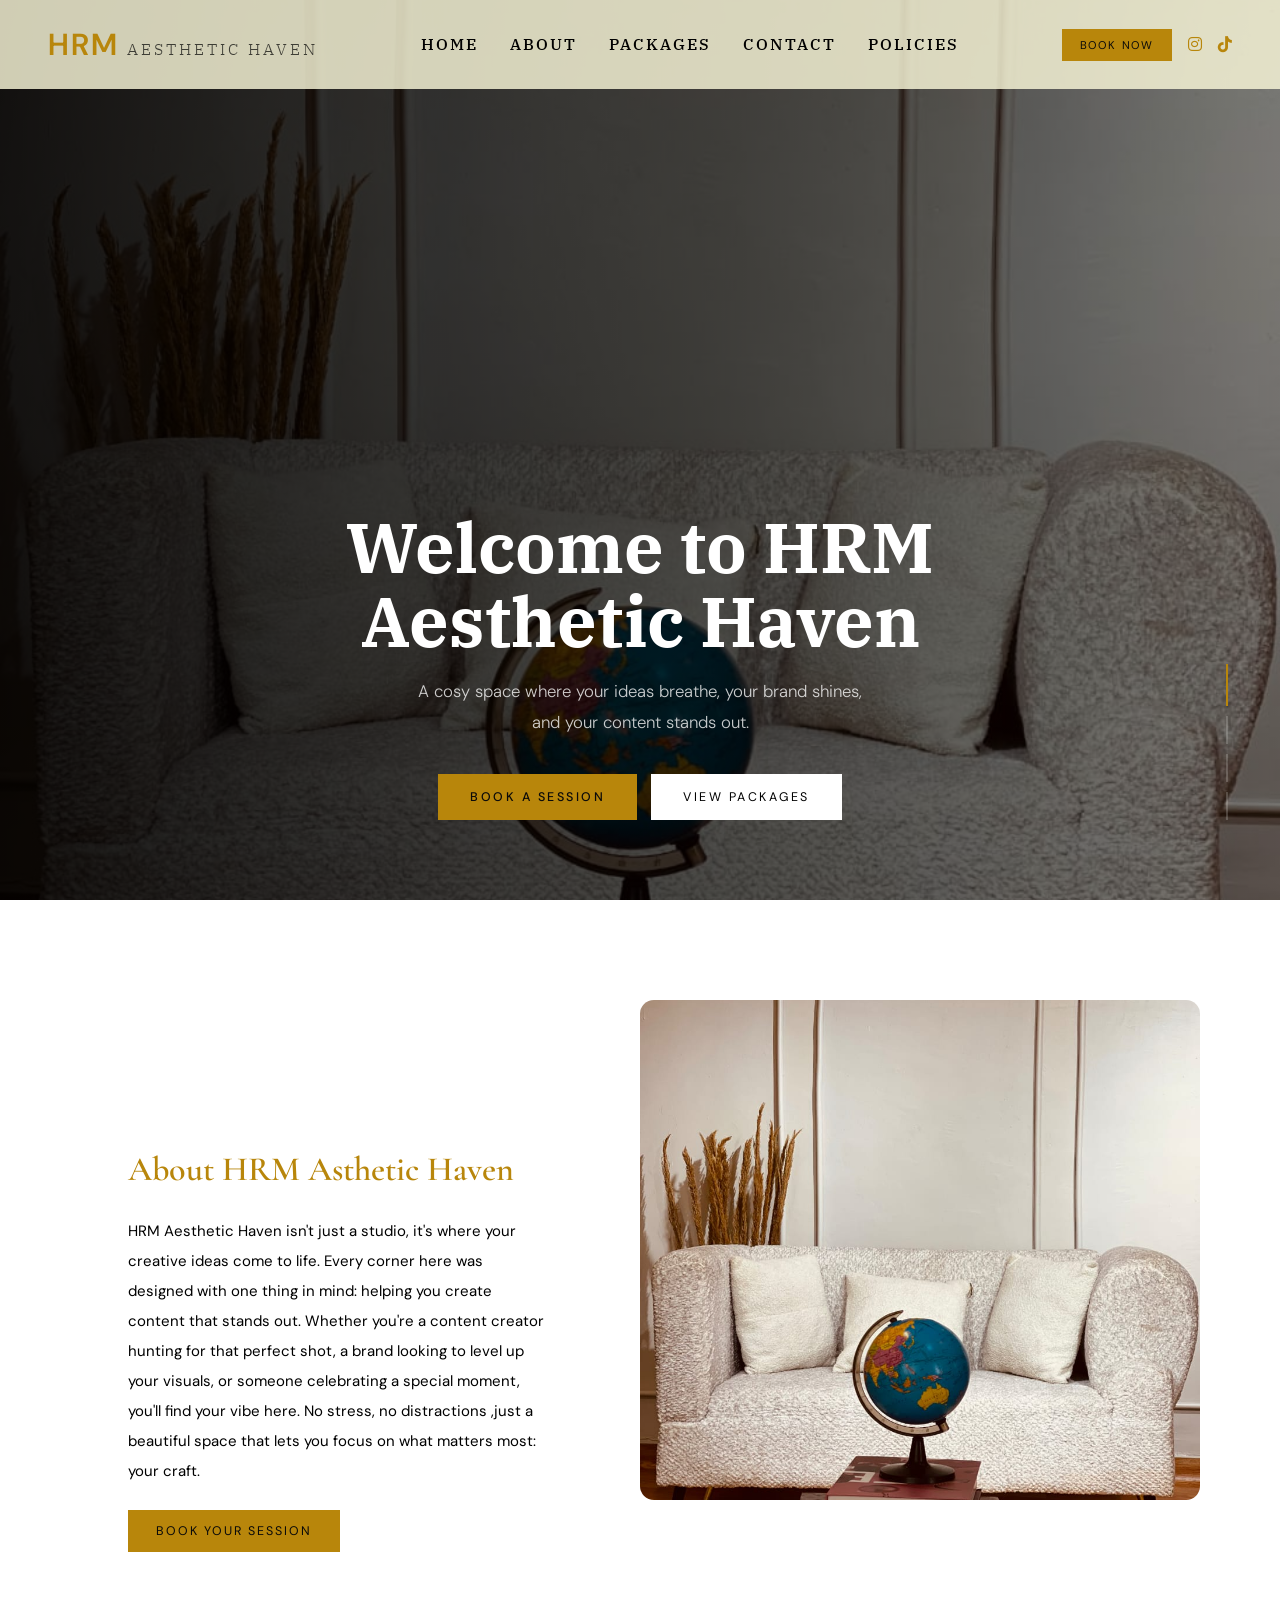
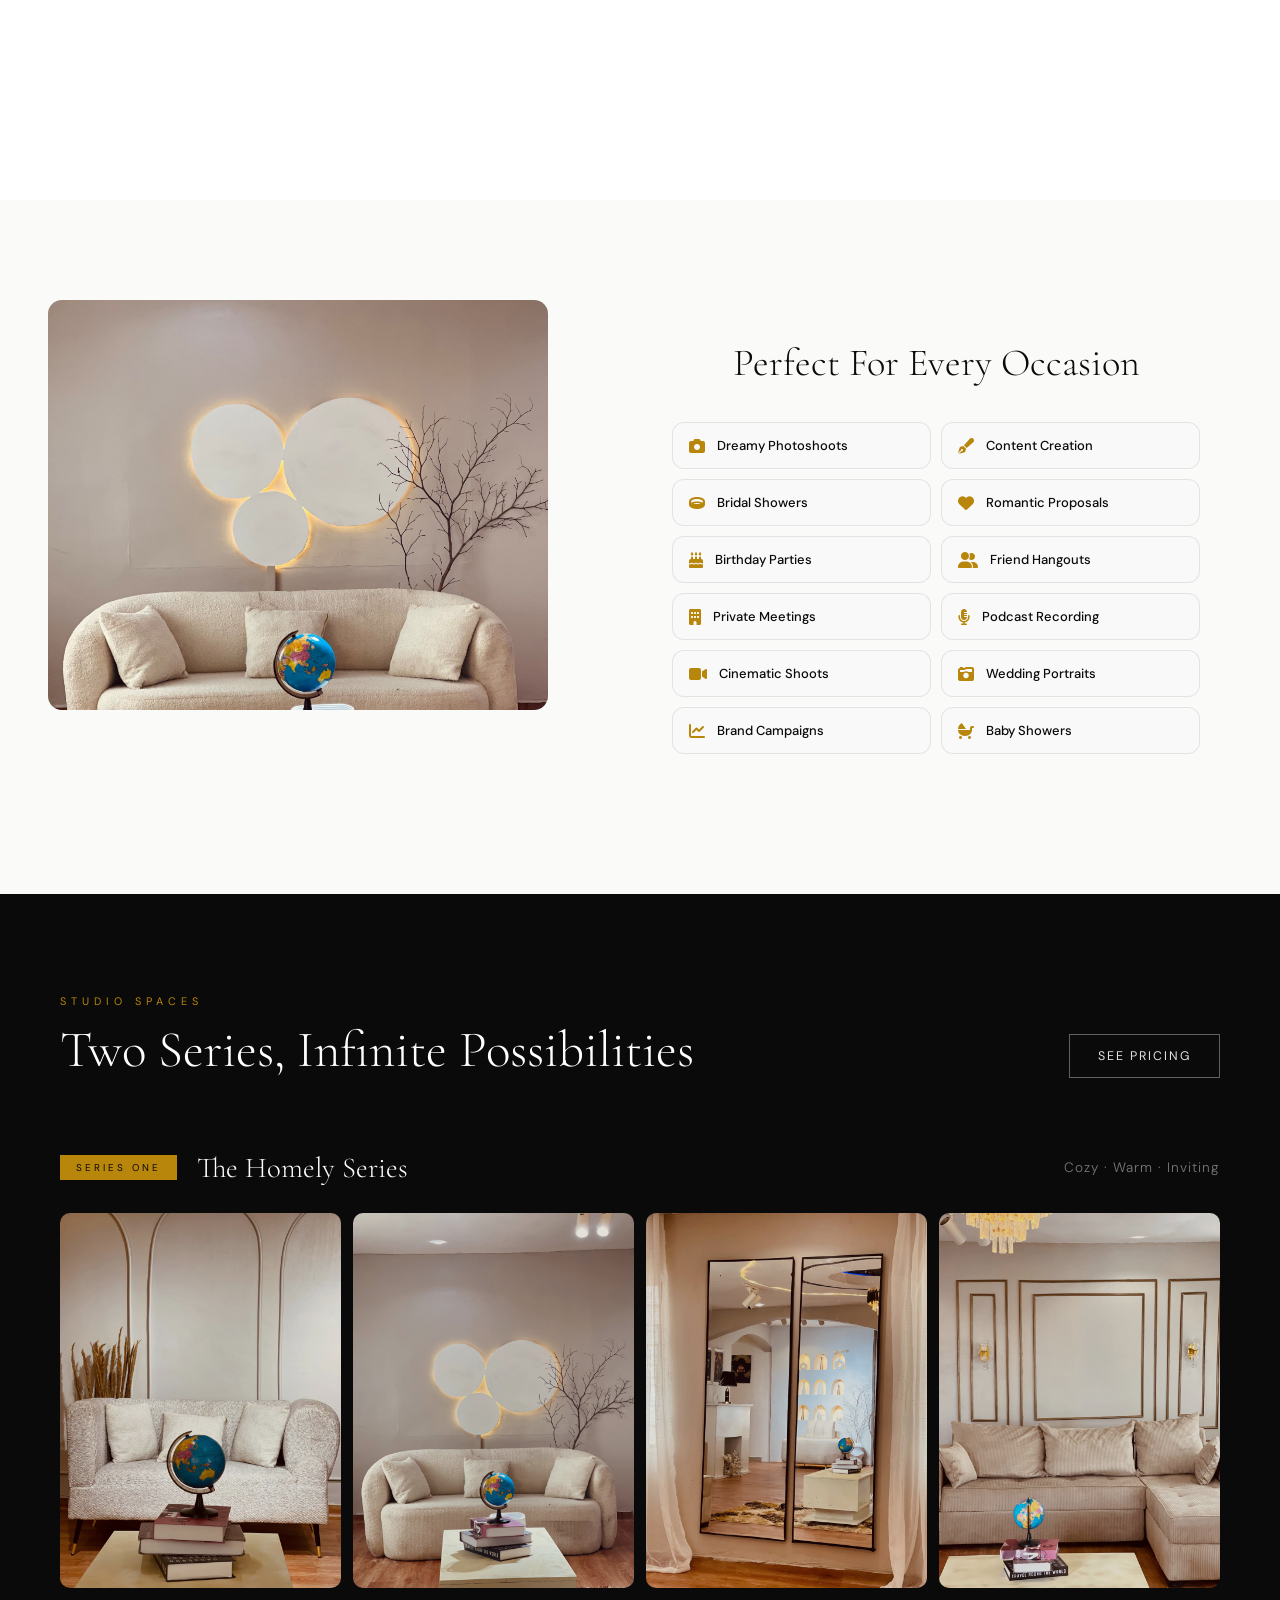
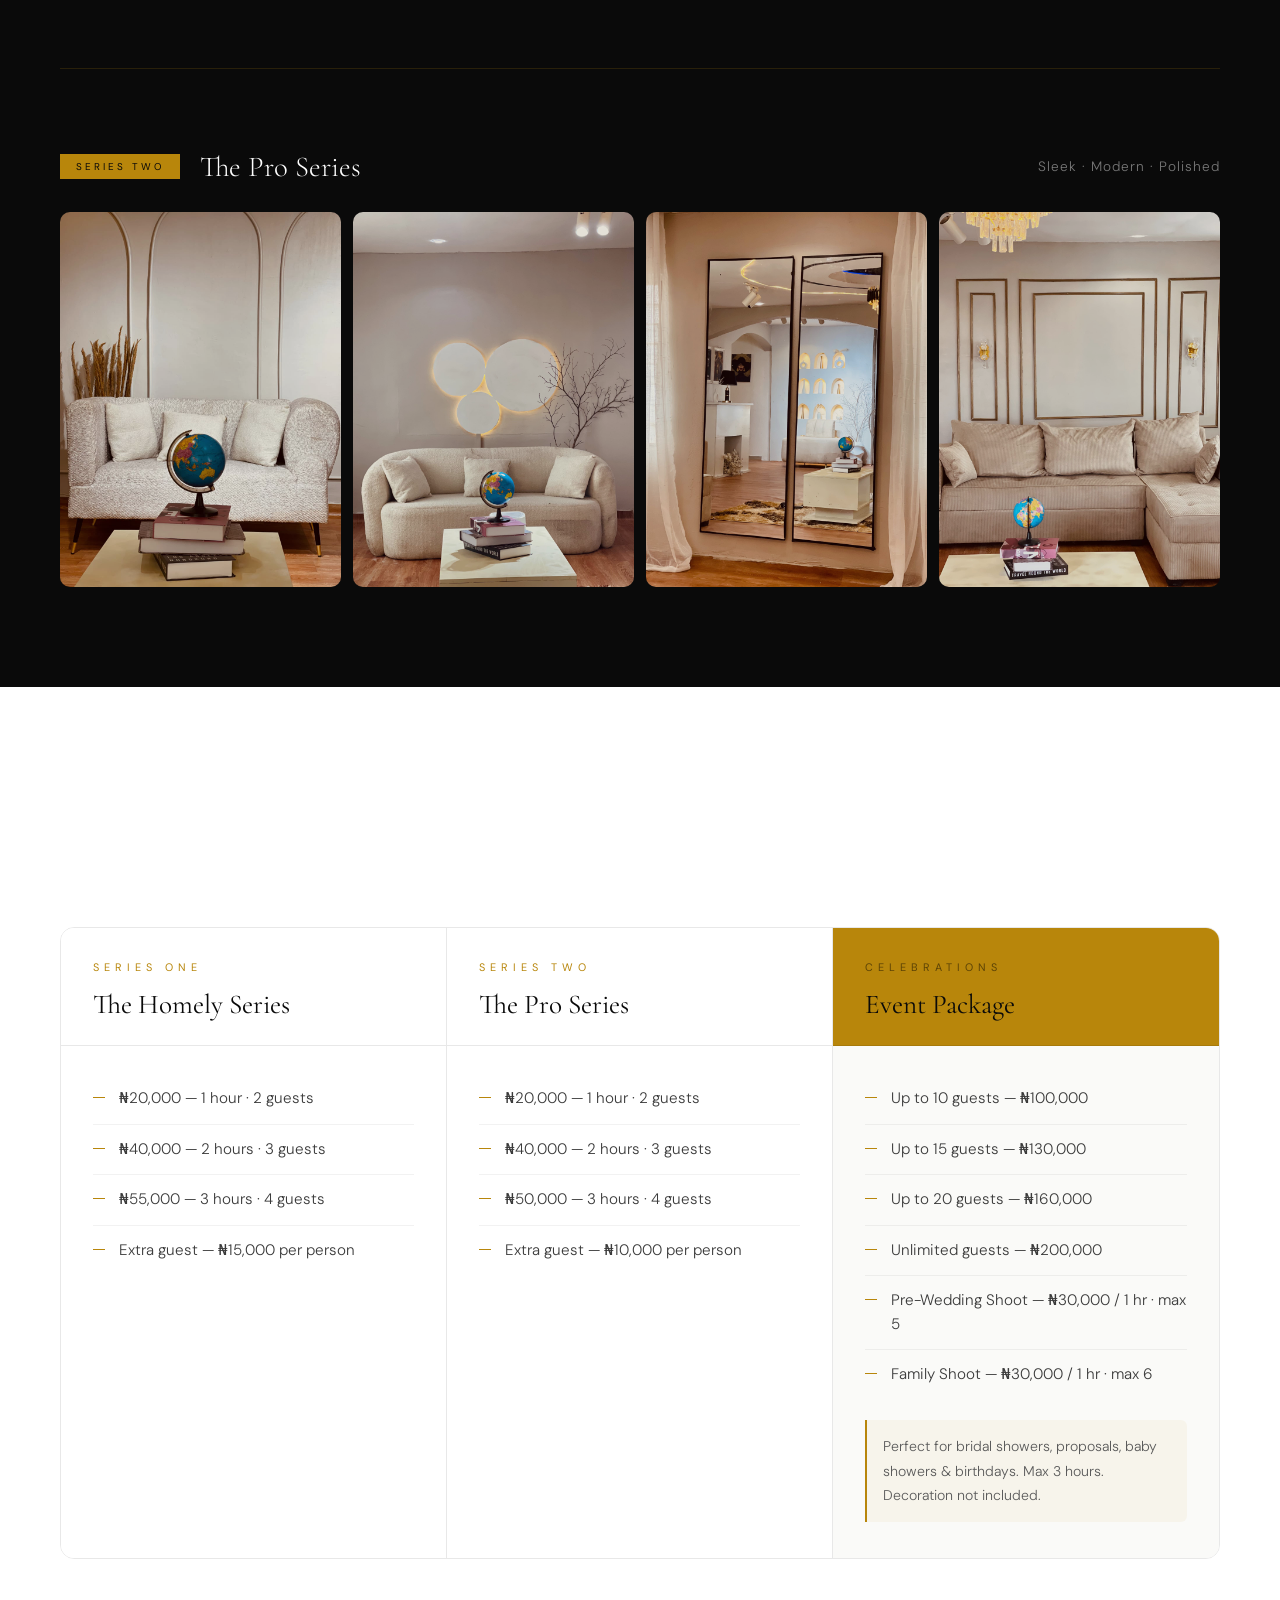
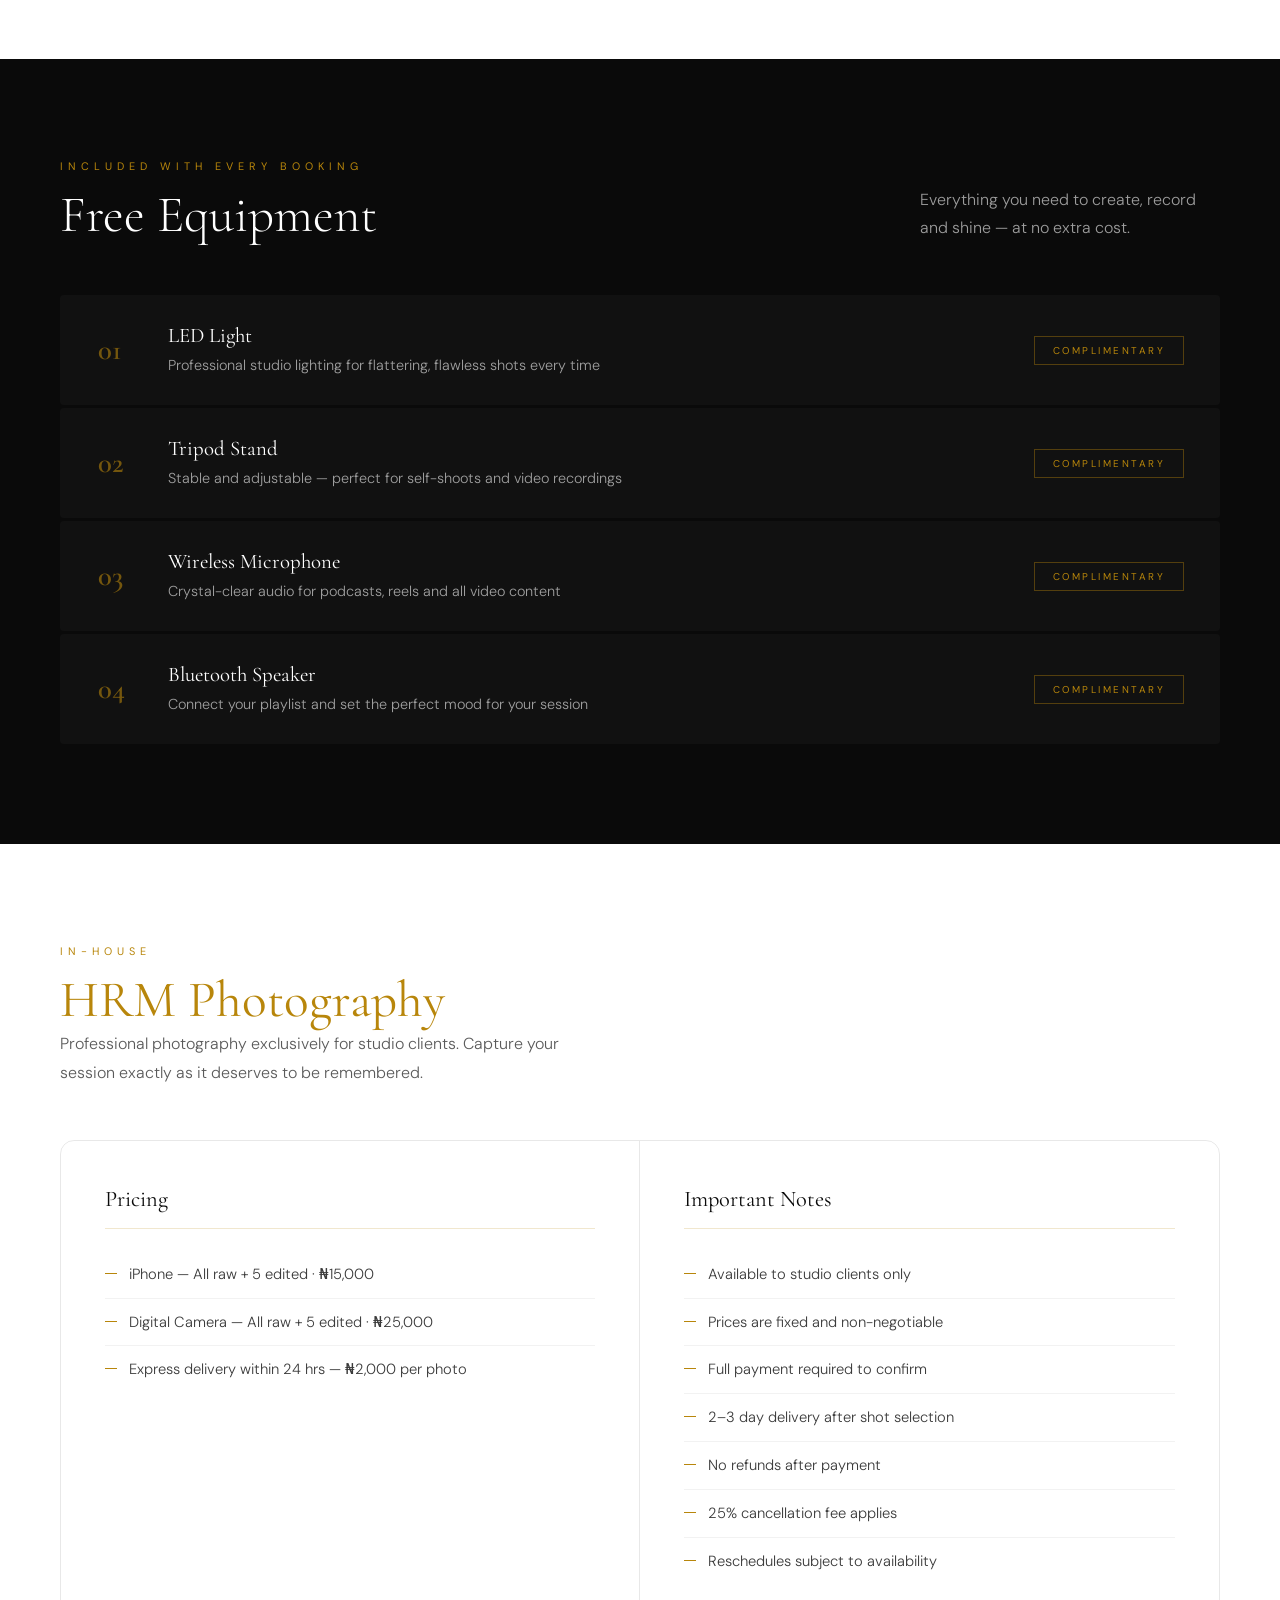
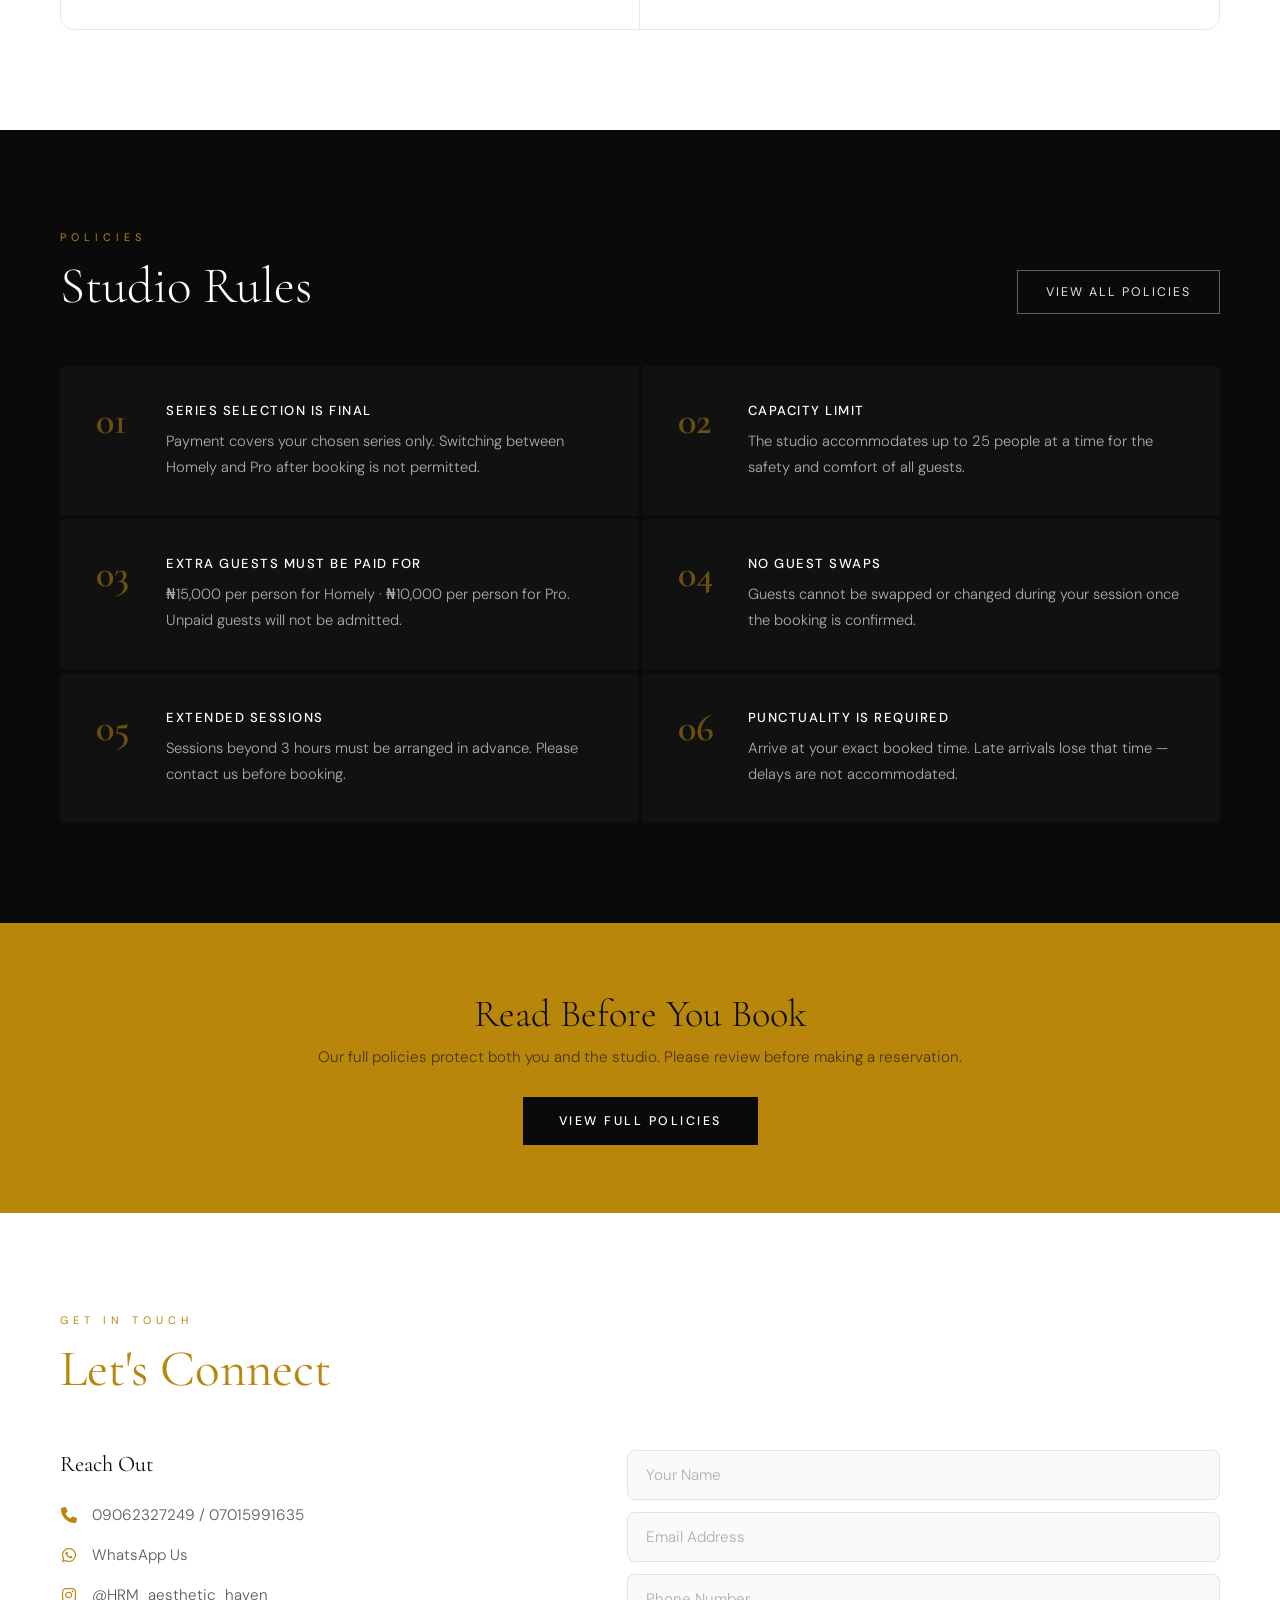
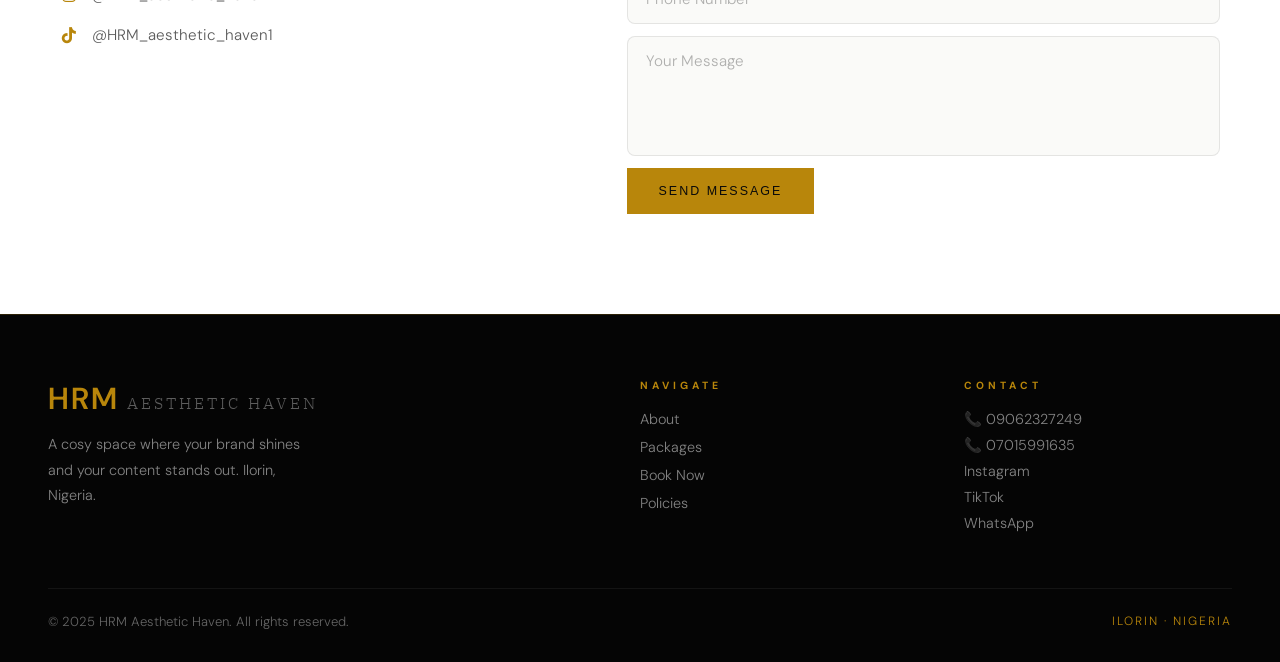
==== commit 32c8e7dd: "new commit" ====
--- a/index.html
+++ b/index.html
@@ -8,1024 +8,17 @@
       href="https://fonts.googleapis.com/css2?family=Cormorant+Garamond:ital,wght@0,300;0,400;0,600;1,300;1,400;1,600&family=DM+Sans:wght@300;400;500&display=swap"
       rel="stylesheet"
     />
+    <link rel="stylesheet" href="style.css" />
+    <link
+      href="https://fonts.googleapis.com/css2?family=IBM+Plex+Serif:wght@400;600;700&display=swap"
+      rel="stylesheet"
+    />
     <link
       rel="stylesheet"
       href="https://cdnjs.cloudflare.com/ajax/libs/font-awesome/6.5.0/css/all.min.css"
     />
-    <style>
-      :root {
-        --gold: #b8860b;
-        --gold-light: #d4a017;
-        --black: #0a0a0a;
-        --black-2: #111111;
-        --white: #fafaf8;
-        --text-body: #3a3a3a;
-        --text-muted: #5a5a5a;
-        --border-light: rgba(0, 0, 0, 0.09);
-        --border-gold: rgba(184, 134, 11, 0.22);
-      }
-      *,
-      *::before,
-      *::after {
-        margin: 0;
-        padding: 0;
-        box-sizing: border-box;
-      }
-      html {
-        scroll-behavior: smooth;
-      }
-      body {
-        font-family: "DM Sans", sans-serif;
-        background: var(--white);
-        color: var(--black);
-        overflow-x: hidden;
-      }
-      a {
-        text-decoration: none;
-        color: inherit;
-      }
-
-      /* ── NAV ── */
-      nav {
-        position: fixed;
-        top: 0;
-        left: 0;
-        right: 0;
-        z-index: 1000;
-        display: flex;
-        align-items: center;
-        justify-content: space-between;
-        padding: 18px 48px;
-        background: rgba(251, 248, 218, 0.82);
-        transition: background 0.4s, padding 0.4s;
-      }
-      nav.scrolled {
-        backdrop-filter: blur(14px);
-        padding: 12px 48px;
-        border-bottom: 1px solid var(--border-gold);
-      }
-
-      .logo {
-        display: flex;
-        align-items: baseline;
-        gap: 8px;
-        flex-shrink: 0;
-        min-width: 0;
-      }
-      .logo-hrm {
-        font-family: "Cormorant Garamond", serif;
-        font-size: 1.9rem;
-        font-weight: 600;
-        color: var(--gold);
-        letter-spacing: 2px;
-        white-space: nowrap;
-        flex-shrink: 0;
-      }
-      .logo-name {
-        font-size: 0.65rem;
-        font-weight: 300;
-        color: #000;
-        letter-spacing: 3px;
-        text-transform: uppercase;
-        opacity: 0.7;
-        white-space: nowrap;
-      }
-
-      /* Desktop nav links (centre) */
-      .nav-links {
-        display: flex;
-        list-style: none;
-        gap: 32px;
-      }
-      .nav-links a {
-        font-size: 0.72rem;
-        letter-spacing: 2.5px;
-        text-transform: uppercase;
-        font-weight: 400;
-        color: #000;
-        transition: color 0.3s;
-      }
-      .nav-links a:hover {
-        color: var(--gold);
-      }
-
-      /* Desktop right cluster */
-      .nav-extras {
-        display: flex;
-        align-items: center;
-        gap: 16px;
-        flex-shrink: 0;
-      }
-      .btn-book {
-        font-size: 0.7rem;
-        letter-spacing: 1.8px;
-        text-transform: uppercase;
-        background: var(--gold);
-        color: var(--black);
-        border: none;
-        padding: 9px 18px;
-        transition: background 0.3s;
-        cursor: pointer;
-        white-space: nowrap;
-      }
-      .btn-book:hover {
-        background: var(--gold-light);
-      }
-      .nav-extras i {
-        font-size: 1rem;
-        color: var(--gold);
-      }
-      .menu-toggle {
-        display: none;
-        font-size: 22px;
-        cursor: pointer;
-        color: #000;
-        background: none;
-        border: none;
-      }
-
-      /* ── HERO ── */
-      .hero {
-        position: relative;
-        height: 100vh;
-        min-height: 600px;
-        overflow: hidden;
-      }
-      .hero-slide {
-        position: absolute;
-        inset: 0;
-        background-size: cover;
-        background-position: center;
-        opacity: 0;
-        transition: opacity 1.2s ease-in-out;
-      }
-      .hero-slide.active {
-        opacity: 1;
-      }
-      .hero-overlay {
-        position: absolute;
-        inset: 0;
-        background: linear-gradient(
-          to right,
-          rgba(0, 0, 0, 0.75) 0%,
-          rgba(0, 0, 0, 0.4) 55%,
-          rgba(0, 0, 0, 0.1) 100%
-        );
-        z-index: 1;
-      }
-      .hero-content {
-        position: absolute;
-        z-index: 2;
-        bottom: 80px;
-        left: 52px;
-        max-width: 500px;
-        animation: fadeSlide 1.2s 0.3s both;
-      }
-      .hero-eyebrow {
-        font-size: 0.65rem;
-        letter-spacing: 5px;
-        text-transform: uppercase;
-        color: var(--gold);
-        margin-bottom: 18px;
-        font-weight: 400;
-      }
-      .hero-h1 {
-        font-family: "Cormorant Garamond", serif;
-        font-size: clamp(3rem, 5.5vw, 5rem);
-        font-weight: 700;
-        line-height: 1.05;
-        color: #fff;
-        margin-bottom: 18px;
-      }
-      .hero-h1 em {
-        color: #fff;
-        font-style: italic;
-      }
-      .hero-sub {
-        font-size: 1.05rem;
-        line-height: 1.85;
-        color: rgba(255, 255, 255, 0.78);
-        font-weight: 300;
-        margin-bottom: 36px;
-        max-width: 360px;
-      }
-      .hero-actions {
-        display: flex;
-        gap: 14px;
-        flex-wrap: wrap;
-      }
-      .btn-primary {
-        background: var(--gold);
-        color: var(--black);
-        font-size: 0.78rem;
-        letter-spacing: 2.5px;
-        text-transform: uppercase;
-        font-weight: 500;
-        padding: 15px 32px;
-        transition: all 0.3s;
-        display: inline-block;
-      }
-      .btn-primary:hover {
-        background: var(--gold-light);
-        transform: translateY(-2px);
-      }
-      .btn-ghost-light {
-        border: 1px solid rgba(255, 255, 255, 0.4);
-        color: rgba(255, 255, 255, 0.9);
-        font-size: 0.78rem;
-        letter-spacing: 2.5px;
-        text-transform: uppercase;
-        font-weight: 400;
-        padding: 15px 32px;
-        transition: all 0.3s;
-        display: inline-block;
-      }
-      .btn-ghost-light:hover {
-        border-color: var(--gold);
-        color: var(--gold);
-      }
-      .btn-ghost-white {
-        border: 1px solid rgba(255, 255, 255, 0.35);
-        color: rgba(255, 255, 255, 0.88);
-        font-size: 0.78rem;
-        letter-spacing: 2px;
-        text-transform: uppercase;
-        font-weight: 400;
-        padding: 13px 28px;
-        transition: all 0.3s;
-        display: inline-block;
-      }
-      .btn-ghost-white:hover {
-        border-color: var(--gold);
-        color: var(--gold);
-      }
-      .hero-dots {
-        position: absolute;
-        z-index: 3;
-        bottom: 80px;
-        right: 52px;
-        display: flex;
-        flex-direction: column;
-        gap: 10px;
-      }
-      .hero-dot {
-        width: 2px;
-        height: 28px;
-        background: rgba(245, 242, 238, 0.2);
-        cursor: pointer;
-        transition: all 0.3s;
-      }
-      .hero-dot.active {
-        background: var(--gold);
-        height: 42px;
-      }
-      @keyframes fadeSlide {
-        from { opacity: 0; transform: translateY(24px); }
-        to   { opacity: 1; transform: translateY(0); }
-      }
-
-      /* ── SHARED ── */
-      section { padding: 100px 48px; }
-      .container { max-width: 1160px; margin: 0 auto; }
-      .eyebrow {
-        font-size: 0.68rem;
-        letter-spacing: 5px;
-        text-transform: uppercase;
-        color: var(--gold);
-        margin-bottom: 14px;
-        display: block;
-        font-weight: 400;
-      }
-      .h2-black {
-        font-family: "Cormorant Garamond", serif;
-        font-size: clamp(2.4rem, 4vw, 3.6rem);
-        font-weight: 300;
-        line-height: 1.1;
-        color: var(--black);
-      }
-      .h2-black em { font-style: italic; color: var(--gold); }
-      .h2-white {
-        font-family: "Cormorant Garamond", serif;
-        font-size: clamp(2.4rem, 4vw, 3.6rem);
-        font-weight: 300;
-        line-height: 1.1;
-        color: #fff;
-      }
-      .h2-white em { font-style: italic; color: var(--gold); }
-      .gold-rule { width: 44px; height: 1px; background: var(--gold); margin: 24px 0; }
-
-      /* ── ABOUT ── */
-      .about { background: #fff; padding: 100px 48px; }
-      .about-inner {
-        max-width: 1160px;
-        margin: 0 auto;
-        display: grid;
-        grid-template-columns: 1fr 1fr;
-        gap: 72px;
-        align-items: center;
-      }
-      .about-text { display: flex; flex-direction: column; justify-content: center; }
-      .about-text > p {
-        font-size: 0.95rem;
-        line-height: 1.9;
-        color: var(--text-body);
-        font-weight: 300;
-        margin-bottom: 32px;
-        max-width: 420px;
-      }
-      .perfect-label {
-        font-family: "Cormorant Garamond", serif;
-        font-size: 1.15rem;
-        font-weight: 400;
-        color: var(--black);
-        margin-bottom: 16px;
-      }
-      .perfect-grid {
-        display: grid;
-        grid-template-columns: 1fr 1fr;
-        gap: 0;
-        margin-bottom: 36px;
-      }
-      .perfect-item {
-        font-size: 0.88rem;
-        font-weight: 300;
-        color: var(--text-muted);
-        padding: 10px 0;
-        border-bottom: 1px solid rgba(0,0,0,0.06);
-        display: flex;
-        align-items: center;
-        gap: 10px;
-      }
-      .perfect-item::before {
-        content: "";
-        width: 5px;
-        height: 1px;
-        background: var(--gold);
-        flex-shrink: 0;
-      }
-      .about-images { position: relative; height: 520px; }
-      .about-img-main {
-        position: absolute;
-        left: 0; top: 50px;
-        width: 72%; height: 440px;
-        border-radius: 14px;
-        overflow: hidden;
-        box-shadow: 0 20px 60px rgba(0,0,0,0.13);
-      }
-      .about-img-main img { width: 100%; height: 100%; object-fit: cover; display: block; }
-      .about-img-small {
-        position: absolute;
-        right: 0; top: 0;
-        width: 40%; height: 220px;
-        border-radius: 12px;
-        overflow: hidden;
-        box-shadow: 0 12px 40px rgba(0,0,0,0.15);
-        border: 3px solid #fff;
-      }
-      .about-img-small img { width: 100%; height: 100%; object-fit: cover; display: block; }
-
-      /* ── SHOWCASE SLIDER ── */
-      .showcase { background: var(--white); padding: 80px 0; overflow: hidden; }
-      .showcase-hdr { text-align: center; margin-bottom: 52px; padding: 0 48px; }
-      .showcase-track-wrap { position: relative; overflow: hidden; }
-      .showcase-track {
-        display: flex;
-        transition: transform 0.6s cubic-bezier(0.4,0,0.2,1);
-        will-change: transform;
-      }
-      .showcase-slide { min-width: 100%; padding: 0 48px; box-sizing: border-box; }
-      .showcase-slide-inner {
-        max-width: 900px;
-        margin: 0 auto;
-        display: grid;
-        grid-template-columns: 1.1fr 1fr;
-        gap: 32px;
-        align-items: center;
-      }
-      .showcase-img-main {
-        border-radius: 14px;
-        overflow: hidden;
-        aspect-ratio: 4/5;
-        box-shadow: 0 24px 64px rgba(0,0,0,0.12);
-      }
-      .showcase-img-main img { width: 100%; height: 100%; object-fit: cover; display: block; }
-      .showcase-imgs-col { display: flex; flex-direction: column; gap: 16px; }
-      .showcase-imgs-col .img-sm {
-        border-radius: 10px;
-        overflow: hidden;
-        aspect-ratio: 4/3;
-        box-shadow: 0 8px 28px rgba(0,0,0,0.1);
-      }
-      .showcase-imgs-col .img-sm img { width: 100%; height: 100%; object-fit: cover; display: block; }
-      .showcase-info { padding: 0 16px; }
-      .showcase-title {
-        font-family: "Cormorant Garamond", serif;
-        font-size: 2.2rem;
-        font-weight: 300;
-        color: var(--black);
-        margin-bottom: 12px;
-        line-height: 1.2;
-      }
-      .showcase-title em { font-style: italic; color: var(--gold); }
-      .showcase-desc {
-        font-size: 0.92rem;
-        color: var(--text-muted);
-        font-weight: 300;
-        line-height: 1.8;
-        margin-bottom: 24px;
-      }
-      .showcase-controls {
-        display: flex;
-        align-items: center;
-        gap: 20px;
-        justify-content: center;
-        margin-top: 40px;
-      }
-      .sc-arrow {
-        width: 44px; height: 44px;
-        border-radius: 50%;
-        border: 1px solid var(--border-gold);
-        background: transparent;
-        display: flex;
-        align-items: center;
-        justify-content: center;
-        cursor: pointer;
-        transition: all 0.3s;
-        color: var(--gold);
-        font-size: 0.9rem;
-      }
-      .sc-arrow:hover { background: var(--gold); color: #000; }
-      .sc-dots { display: flex; gap: 8px; align-items: center; }
-      .sc-dot {
-        width: 6px; height: 6px;
-        border-radius: 50%;
-        background: rgba(184,134,11,0.25);
-        cursor: pointer;
-        transition: all 0.3s;
-      }
-      .sc-dot.active { background: var(--gold); width: 20px; border-radius: 3px; }
-
-      /* ── STUDIO SPACES ── */
-      .studio { background: var(--black); padding: 100px 48px; }
-      .studio-hdr {
-        display: flex;
-        align-items: flex-end;
-        justify-content: space-between;
-        margin-bottom: 72px;
-        gap: 24px;
-      }
-      .series-block { margin-bottom: 80px; }
-      .series-block:last-child { margin-bottom: 0; }
-      .series-title-row {
-        display: flex;
-        align-items: center;
-        gap: 20px;
-        margin-bottom: 28px;
-        flex-wrap: wrap;
-      }
-      .series-badge {
-        font-size: 0.62rem;
-        letter-spacing: 3px;
-        text-transform: uppercase;
-        background: var(--gold);
-        color: var(--black);
-        padding: 6px 16px;
-        flex-shrink: 0;
-      }
-      .series-name {
-        font-family: "Cormorant Garamond", serif;
-        font-size: 1.8rem;
-        font-weight: 300;
-        color: #fff;
-      }
-      .series-mood {
-        font-size: 0.85rem;
-        color: rgba(255,255,255,0.45);
-        font-weight: 300;
-        margin-left: auto;
-        letter-spacing: 1px;
-      }
-      .series-gallery {
-        display: grid;
-        grid-template-columns: repeat(4, 1fr);
-        gap: 12px;
-      }
-      .series-gallery .img-wrap {
-        overflow: hidden;
-        border-radius: 10px;
-        aspect-ratio: 3/4;
-      }
-      .series-gallery .img-wrap img {
-        width: 100%; height: 100%;
-        object-fit: cover;
-        display: block;
-        filter: brightness(0.9) saturate(0.95);
-        transition: filter 0.4s, transform 0.45s;
-      }
-      .series-gallery .img-wrap img:hover {
-        filter: brightness(1.05) saturate(1.05);
-        transform: scale(1.04);
-      }
-      .series-divider { height: 1px; background: rgba(184,134,11,0.18); margin: 80px 0; }
-
-      /* ── PACKAGES ── */
-      .packages { background: #fff; }
-      .pkg-hdr {
-        display: flex;
-        align-items: flex-end;
-        justify-content: space-between;
-        margin-bottom: 56px;
-        gap: 24px;
-        flex-wrap: wrap;
-      }
-      .pkg-grid {
-        display: grid;
-        grid-template-columns: repeat(3, 1fr);
-        border: 1px solid var(--border-light);
-        border-radius: 14px;
-        overflow: hidden;
-      }
-      .pkg-card {
-        border-right: 1px solid var(--border-light);
-        background: #fff;
-        transition: background 0.3s;
-      }
-      .pkg-card:last-child { border-right: none; }
-      .pkg-card:hover { background: #fafaf8; }
-      .pkg-card.featured { background: #fafaf8; }
-      .pkg-head { padding: 32px 32px 24px; border-bottom: 1px solid var(--border-light); }
-      .pkg-card.featured .pkg-head { background: var(--gold); }
-      .pkg-card.featured .pkg-head .eyebrow { color: rgba(0,0,0,0.5); }
-      .pkg-card.featured .pkg-head h3 { color: var(--black); }
-      .pkg-head h3 {
-        font-family: "Cormorant Garamond", serif;
-        font-size: 1.7rem;
-        font-weight: 400;
-        color: var(--black);
-      }
-      .pkg-body { padding: 28px 32px 36px; }
-      .pkg-list { list-style: none; }
-      .pkg-list li {
-        font-size: 0.95rem;
-        font-weight: 300;
-        color: var(--text-body);
-        padding: 13px 0;
-        border-bottom: 1px solid rgba(0,0,0,0.05);
-        display: flex;
-        gap: 14px;
-        align-items: flex-start;
-        line-height: 1.55;
-      }
-      .pkg-list li:last-child { border-bottom: none; }
-      .pkg-list li::before {
-        content: "";
-        flex-shrink: 0;
-        width: 12px; height: 1px;
-        background: var(--gold);
-        margin-top: 10px;
-      }
-      .pkg-note {
-        margin-top: 20px;
-        padding: 14px 16px;
-        border-left: 2px solid var(--gold);
-        background: rgba(184,134,11,0.05);
-        border-radius: 0 6px 6px 0;
-      }
-      .pkg-note p {
-        font-size: 0.88rem;
-        color: var(--text-muted);
-        font-weight: 300;
-        line-height: 1.75;
-      }
-
-      /* ── EQUIPMENT ── */
-      .equipment { background: var(--black); }
-      .eq-hdr {
-        display: flex;
-        align-items: flex-end;
-        justify-content: space-between;
-        margin-bottom: 52px;
-        gap: 24px;
-      }
-      .eq-sub {
-        font-size: 1rem;
-        color: rgba(255,255,255,0.6);
-        font-weight: 300;
-        line-height: 1.8;
-        max-width: 300px;
-      }
-      .eq-rows { display: flex; flex-direction: column; gap: 3px; }
-      .eq-row {
-        background: var(--black-2);
-        display: flex;
-        align-items: center;
-        gap: 32px;
-        padding: 28px 36px;
-        border-left: 2px solid transparent;
-        transition: background 0.3s, border-color 0.3s;
-        border-radius: 4px;
-      }
-      .eq-row:hover { background: #161616; border-left-color: var(--gold); }
-      .eq-row-num {
-        font-family: "Cormorant Garamond", serif;
-        font-size: 1.8rem;
-        color: rgba(184,134,11,0.6);
-        font-weight: 600;
-        min-width: 38px;
-        line-height: 1;
-      }
-      .eq-row-text { flex: 1; }
-      .eq-row-text h4 {
-        font-family: "Cormorant Garamond", serif;
-        font-size: 1.3rem;
-        font-weight: 400;
-        color: #fff;
-        margin-bottom: 6px;
-      }
-      .eq-row-text p {
-        font-size: 0.9rem;
-        color: rgba(255,255,255,0.6);
-        font-weight: 300;
-        line-height: 1.6;
-      }
-      .eq-badge {
-        font-size: 0.62rem;
-        letter-spacing: 2.5px;
-        text-transform: uppercase;
-        color: var(--gold);
-        border: 1px solid rgba(184,134,11,0.4);
-        padding: 7px 18px;
-        white-space: nowrap;
-      }
-
-      /* ── PHOTOGRAPHY ── */
-      .photography { background: #fff; }
-      .photo-lead { max-width: 520px; margin-bottom: 52px; }
-      .photo-lead p {
-        font-size: 1rem;
-        color: var(--text-muted);
-        font-weight: 300;
-        line-height: 1.85;
-      }
-      .photo-panels {
-        display: grid;
-        grid-template-columns: 1fr 1fr;
-        border: 1px solid var(--border-light);
-        border-radius: 14px;
-        overflow: hidden;
-      }
-      .photo-panel { padding: 44px; }
-      .photo-panel:first-child { border-right: 1px solid var(--border-light); }
-      .photo-panel h3 {
-        font-family: "Cormorant Garamond", serif;
-        font-size: 1.4rem;
-        font-weight: 400;
-        color: var(--black);
-        margin-bottom: 22px;
-        padding-bottom: 16px;
-        border-bottom: 1px solid rgba(184,134,11,0.2);
-      }
-      .photo-list { list-style: none; }
-      .photo-list li {
-        font-size: 0.92rem;
-        color: var(--text-body);
-        font-weight: 300;
-        padding: 12px 0;
-        border-bottom: 1px solid rgba(0,0,0,0.05);
-        display: flex;
-        gap: 12px;
-        line-height: 1.55;
-      }
-      .photo-list li:last-child { border-bottom: none; }
-      .photo-list li::before {
-        content: "";
-        flex-shrink: 0;
-        width: 12px; height: 1px;
-        background: var(--gold);
-        margin-top: 10px;
-      }
-
-      /* ── RULES ── */
-      .rules { background: var(--black); }
-      .rules-hdr {
-        display: flex;
-        align-items: flex-end;
-        justify-content: space-between;
-        margin-bottom: 52px;
-        gap: 24px;
-      }
-      .rules-grid { display: grid; grid-template-columns: 1fr 1fr; gap: 3px; }
-      .rule-card {
-        background: var(--black-2);
-        padding: 36px;
-        display: flex;
-        gap: 26px;
-        align-items: flex-start;
-        transition: background 0.3s;
-        border-radius: 4px;
-      }
-      .rule-card:hover { background: #161616; }
-      .rule-num {
-        font-family: "Cormorant Garamond", serif;
-        font-size: 2.4rem;
-        color: rgba(184,134,11,0.55);
-        font-weight: 600;
-        line-height: 1;
-        flex-shrink: 0;
-        min-width: 44px;
-      }
-      .rule-body h4 {
-        font-size: 0.82rem;
-        letter-spacing: 1.5px;
-        text-transform: uppercase;
-        font-weight: 500;
-        color: #fff;
-        margin-bottom: 10px;
-      }
-      .rule-body p {
-        font-size: 0.92rem;
-        color: rgba(255,255,255,0.65);
-        font-weight: 300;
-        line-height: 1.75;
-      }
-
-      /* ── RULES CTA ── */
-      .rules-cta { background: var(--gold); padding: 68px 48px; text-align: center; }
-      .rules-cta h3 {
-        font-family: "Cormorant Garamond", serif;
-        font-size: 2.4rem;
-        font-weight: 300;
-        color: var(--black);
-        margin-bottom: 10px;
-      }
-      .rules-cta p {
-        font-size: 0.95rem;
-        color: rgba(0,0,0,0.6);
-        font-weight: 300;
-        margin-bottom: 30px;
-      }
-      .btn-solid-dark {
-        background: var(--black);
-        color: #fff;
-        font-size: 0.78rem;
-        letter-spacing: 2.5px;
-        text-transform: uppercase;
-        font-weight: 500;
-        padding: 16px 36px;
-        transition: all 0.3s;
-        display: inline-block;
-      }
-      .btn-solid-dark:hover { background: #222; transform: translateY(-2px); }
-
-      /* ── CONTACT ── */
-      .contact { background: #fff; }
-      .contact-grid {
-        display: grid;
-        grid-template-columns: 1fr 1.2fr;
-        gap: 72px;
-        margin-top: 52px;
-      }
-      .contact-info h3 {
-        font-family: "Cormorant Garamond", serif;
-        font-size: 1.4rem;
-        font-weight: 400;
-        color: var(--black);
-        margin-bottom: 28px;
-      }
-      .c-row { display: flex; gap: 14px; align-items: center; margin-bottom: 20px; }
-      .c-row i { color: var(--gold); width: 18px; text-align: center; flex-shrink: 0; font-size: 1rem; }
-      .c-row span, .c-row a {
-        font-size: 0.95rem;
-        color: var(--text-muted);
-        font-weight: 300;
-        transition: color 0.3s;
-      }
-      .c-row a:hover { color: var(--gold); }
-      .contact-form { display: flex; flex-direction: column; gap: 12px; }
-      .contact-form input,
-      .contact-form textarea {
-        background: #fafaf8;
-        border: 1px solid var(--border-light);
-        color: var(--black);
-        font-family: "DM Sans", sans-serif;
-        font-size: 0.95rem;
-        font-weight: 300;
-        padding: 14px 18px;
-        outline: none;
-        transition: border-color 0.3s;
-        border-radius: 8px;
-      }
-      .contact-form input::placeholder,
-      .contact-form textarea::placeholder { color: rgba(0,0,0,0.3); }
-      .contact-form input:focus,
-      .contact-form textarea:focus { border-color: var(--gold); }
-      .contact-form textarea { height: 120px; resize: none; }
-      .btn-form {
-        background: var(--gold);
-        color: var(--black);
-        font-size: 0.78rem;
-        letter-spacing: 2px;
-        text-transform: uppercase;
-        font-weight: 500;
-        padding: 16px 32px;
-        border: none;
-        cursor: pointer;
-        transition: background 0.3s;
-        align-self: flex-start;
-      }
-      .btn-form:hover { background: var(--gold-light); }
-
-      /* ── FOOTER ── */
-      footer {
-        background: #050505;
-        border-top: 1px solid var(--border-gold);
-        padding: 64px 48px 32px;
-      }
-      .footer-grid {
-        display: grid;
-        grid-template-columns: 2fr 1fr 1fr;
-        gap: 56px;
-        margin-bottom: 48px;
-      }
-      .footer-desc {
-        font-size: 0.9rem;
-        color: rgba(255,255,255,0.5);
-        font-weight: 300;
-        line-height: 1.8;
-        margin-top: 14px;
-        max-width: 260px;
-      }
-      .fc h4 {
-        font-size: 0.65rem;
-        letter-spacing: 4px;
-        text-transform: uppercase;
-        color: var(--gold);
-        margin-bottom: 18px;
-      }
-      .fc ul { list-style: none; }
-      .fc ul li { margin-bottom: 10px; }
-      .fc ul li a, .fc p {
-        font-size: 0.9rem;
-        color: rgba(255,255,255,0.5);
-        font-weight: 300;
-        transition: color 0.3s;
-        display: block;
-        margin-bottom: 8px;
-      }
-      .fc ul li a:hover { color: var(--gold); }
-      .footer-bot {
-        border-top: 1px solid rgba(255,255,255,0.06);
-        padding-top: 24px;
-        display: flex;
-        justify-content: space-between;
-        align-items: center;
-      }
-      .footer-bot p { font-size: 0.82rem; color: rgba(255,255,255,0.38); font-weight: 300; }
-      .footer-bot .gold { color: var(--gold); font-size: 0.75rem; letter-spacing: 2px; text-transform: uppercase; }
-
-      /* ── REVEAL ── */
-      .reveal { opacity: 0; transform: translateY(22px); transition: opacity 0.7s ease, transform 0.7s ease; }
-      .reveal.visible { opacity: 1; transform: translateY(0); }
-      .reveal.d1 { transition-delay: 0.12s; }
-      .reveal.d2 { transition-delay: 0.24s; }
-
-      /* ── MOBILE NAV OVERLAY ── */
-      .nav-links.open {
-        display: flex;
-        flex-direction: column;
-        position: fixed;
-        top: 0; left: 0; right: 0; bottom: 0;
-        background: rgba(0,0,0,0.97);
-        justify-content: center;
-        align-items: center;
-        gap: 36px;
-        z-index: 999;
-      }
-      .nav-links.open a {
-        font-size: 1.2rem;
-        letter-spacing: 4px;
-        color: var(--white);
-      }
-
-      /* ────────── RESPONSIVE ────────── */
-
-      /* Tablet */
-      @media (max-width: 1024px) {
-        .series-gallery { grid-template-columns: repeat(2, 1fr); }
-        .series-gallery .img-wrap { aspect-ratio: 4/3; }
-        .showcase-slide-inner { grid-template-columns: 1fr; max-width: 520px; }
-        .showcase-imgs-col { flex-direction: row; }
-        .showcase-imgs-col .img-sm { flex: 1; }
-      }
-
-      /* Mobile */
-      @media (max-width: 960px) {
-        section { padding: 64px 20px; }
-        .studio { padding: 64px 20px; }
-        .about { padding: 64px 20px; }
-        .equipment { padding: 64px 20px; }
-        .photography { padding: 64px 20px; }
-        .rules { padding: 64px 20px; }
-        .packages { padding: 64px 20px; }
-        .contact { padding: 64px 20px; }
-
-        /* ── MOBILE NAV FIX ──
-           Layout: [logo + name]  [ig | tiktok | book now | ☰]
-           No duplicate Book Now — it lives only in the right cluster on mobile,
-           and inside the overlay menu (as a styled link). */
-        nav { padding: 14px 20px; }
-        nav.scrolled { padding: 10px 20px; }
-
-        /* Hide the desktop centre links; show only in overlay */
-        .nav-links:not(.open) { display: none; }
-        .menu-toggle { display: block; }
-
-        /* Right cluster: show IG, TikTok, Book Now, menu toggle */
-        .nav-extras { gap: 12px; }
-        /* Book Now button is visible on mobile */
-        .nav-extras .btn-book { display: inline-block; padding: 8px 14px; font-size: 0.65rem; }
-
-        /* Logo stays on one line */
-        .logo-hrm { font-size: 1.5rem; }
-        .logo-name { font-size: 0.55rem; letter-spacing: 2px; }
-
-        /* HERO */
-        .hero-content { left: 20px; right: 20px; bottom: 100px; max-width: 100%; }
-        .hero-h1 { font-size: clamp(2.8rem, 8vw, 3.8rem); }
-        .hero-sub { font-size: 1rem; max-width: 100%; }
-        .hero-dots { right: 16px; bottom: 100px; }
-
-        /* ABOUT */
-        .about-inner { grid-template-columns: 1fr; gap: 40px; }
-        .about-images { height: 320px; }
-        .about-img-main { width: 70%; height: 280px; top: 20px; }
-        .about-img-small { width: 42%; height: 160px; }
-        .perfect-grid { grid-template-columns: 1fr; }
-        .about-text > p { max-width: 100%; }
-
-        /* SHOWCASE */
-        .showcase { padding: 64px 0; }
-        .showcase-hdr { padding: 0 20px; }
-        .showcase-slide { padding: 0 20px; }
-        .showcase-slide-inner { grid-template-columns: 1fr; gap: 20px; max-width: 100%; }
-        .showcase-imgs-col { flex-direction: row; gap: 10px; }
-        .showcase-imgs-col .img-sm { flex: 1; aspect-ratio: 1/1; }
-        .showcase-img-main { aspect-ratio: 3/2; }
-
-        /* STUDIO */
-        .studio-hdr { flex-direction: column; align-items: flex-start; gap: 14px; }
-        .series-gallery { grid-template-columns: repeat(2, 1fr); gap: 8px; }
-        .series-gallery .img-wrap { aspect-ratio: 1/1; }
-        .series-name { font-size: 1.5rem; }
-        .series-mood { display: none; }
-
-        /* PACKAGES */
-        .pkg-hdr { flex-direction: column; align-items: flex-start; gap: 14px; }
-        .pkg-grid { grid-template-columns: 1fr; border-radius: 12px; }
-        .pkg-card { border-right: none; border-bottom: 1px solid var(--border-light); }
-        .pkg-card:last-child { border-bottom: none; }
-
-        /* EQUIPMENT */
-        .eq-hdr { flex-direction: column; align-items: flex-start; gap: 14px; }
-        .eq-row { padding: 22px 20px; gap: 18px; }
-        .eq-badge { display: none; }
-
-        /* PHOTOGRAPHY */
-        .photo-panels { grid-template-columns: 1fr; }
-        .photo-panel:first-child { border-right: none; border-bottom: 1px solid var(--border-light); }
-        .photo-panel { padding: 28px 24px; }
-
-        /* RULES */
-        .rules-hdr { flex-direction: column; align-items: flex-start; gap: 14px; }
-        .rules-grid { grid-template-columns: 1fr; }
-        .rule-card { padding: 28px 20px; }
-
-        /* CONTACT */
-        .contact-grid { grid-template-columns: 1fr; gap: 40px; }
-
-        /* FOOTER */
-        .footer-grid { grid-template-columns: 1fr; gap: 32px; }
-        footer { padding: 48px 20px 24px; }
-        .footer-bot { flex-direction: column; gap: 10px; text-align: center; }
-      }
-
-      @media (max-width: 480px) {
-        .hero-h1 { font-size: 2.8rem; }
-        .series-gallery { gap: 6px; }
-        .about-images { height: 280px; }
-        .about-img-main { height: 240px; }
-        .about-img-small { height: 140px; }
-        .showcase-slide-inner { gap: 14px; }
-        .eq-row-num { font-size: 1.5rem; min-width: 28px; }
-        /* Tighten nav on very small screens */
-        .logo-hrm { font-size: 1.35rem; }
-        .logo-name { display: none; }
-        .nav-extras .btn-book { padding: 7px 10px; font-size: 0.6rem; }
-      }
-    </style>
   </head>
   <body>
-
     <!-- NAV
          Desktop: [Logo + name] · [centre links] · [Book Now | IG | TikTok]
          Mobile:  [Logo + name] · [IG | TikTok | Book Now | ☰]
@@ -1042,42 +35,75 @@
         <li><a href="#about">About</a></li>
         <li><a href="#packages">Packages</a></li>
         <li><a href="#contact">Contact</a></li>
-        <li><a href="/rules">Policies</a></li>
+        <li><a href="rules.html">Policies</a></li>
         <!-- Book Now visible only inside the mobile overlay -->
-        <li class="mobile-only-book" style="margin-top: 8px;">
-          <a href="/booking" style="background: var(--gold); color: #000; padding: 10px 24px; letter-spacing: 2px;">Book Now</a>
+        <li class="mobile-only-book" style="margin-top: 8px">
+          <a
+            href="booking.html"
+            style="
+              background: var(--gold);
+              color: #000;
+              padding: 10px 24px;
+              letter-spacing: 2px;
+            "
+            >Book Now</a
+          >
         </li>
       </ul>
 
       <!-- Right cluster -->
       <div class="nav-extras">
         <!-- Book Now — shown on desktop AND mobile bar -->
-        <a class="btn-book" href="/booking">Book Now</a>
+        <a class="btn-book" href="booking.html">Book Now</a>
         <!-- Social icons — always visible -->
-        <a href="https://instagram.com/HRM_aesthetic_haven" target="_blank" aria-label="Instagram">
+        <a
+          href="https://instagram.com/HRM_aesthetic_haven"
+          target="_blank"
+          aria-label="Instagram"
+        >
           <i class="fab fa-instagram"></i>
         </a>
-        <a href="https://tiktok.com/@HRM_aesthetic_haven1" target="_blank" aria-label="TikTok">
+        <a
+          href="https://tiktok.com/@HRM_aesthetic_haven1"
+          target="_blank"
+          aria-label="TikTok"
+        >
           <i class="fab fa-tiktok"></i>
         </a>
         <!-- Hamburger — only shown on mobile via CSS -->
-        <button class="menu-toggle" onclick="toggleNav()" aria-label="Menu">☰</button>
+        <button class="menu-toggle" onclick="toggleNav()" aria-label="Menu">
+          ☰
+        </button>
       </div>
     </nav>
 
     <!-- HERO -->
     <section class="hero">
-      <div class="hero-slide active" style="background-image: url('hrm 1.jpg')"></div>
-      <div class="hero-slide" style="background-image: url('hrm 2.jpg')"></div>
-      <div class="hero-slide" style="background-image: url('hrm 3.jpg')"></div>
-      <div class="hero-slide" style="background-image: url('hrm 4.jpg')"></div>
+      <div
+        class="hero-slide active"
+        style="background-image: url(&quot;hrm 1.jpg&quot;)"
+      ></div>
+      <div
+        class="hero-slide"
+        style="background-image: url(&quot;hrm 2.jpg&quot;)"
+      ></div>
+      <div
+        class="hero-slide"
+        style="background-image: url(&quot;hrm 3.jpg&quot;)"
+      ></div>
+      <div
+        class="hero-slide"
+        style="background-image: url(&quot;hrm 4.jpg&quot;)"
+      ></div>
       <div class="hero-overlay"></div>
       <div class="hero-content">
-        <p class="hero-eyebrow">Ilorin · Nigeria</p>
-        <h1 class="hero-h1">HRM<br /><em>Aesthetic Haven</em></h1>
-        <p class="hero-sub">A cosy space where your ideas breathe, your brand shines, and your content stands out.</p>
+        <h1 class="hero-h1">Welcome to HRM<br />Aesthetic Haven</h1>
+        <p class="hero-sub">
+          A cosy space where your ideas breathe, your brand shines, and your
+          content stands out.
+        </p>
         <div class="hero-actions">
-          <a class="btn-primary" href="/booking">Book a Session</a>
+          <a class="btn-primary" href="booking.html">Book a Session</a>
           <a class="btn-ghost-light" href="#packages">View Packages</a>
         </div>
       </div>
@@ -1089,126 +115,76 @@
       </div>
     </section>
 
-    <!-- ABOUT -->
     <section class="about" id="about">
-      <div class="about-inner">
-        <div class="about-text reveal">
-          <span class="eyebrow">The Studio</span>
-          <h2 class="h2-black">A Space for <em>Every Vision</em></h2>
-          <div class="gold-rule"></div>
-          <p>Welcome to HRM Aesthetic Haven — a beautifully curated studio in Ilorin where every corner is designed to inspire. Whether you're a content creator, a brand, or celebrating a special moment, this is your space.</p>
-          <p class="perfect-label">Our space is perfect for</p>
-          <div class="perfect-grid">
-            <div class="perfect-item">Dreamy photoshoots</div>
-            <div class="perfect-item">Content creation</div>
-            <div class="perfect-item">Bridal showers</div>
-            <div class="perfect-item">Romantic proposals</div>
-            <div class="perfect-item">Birthday parties</div>
-            <div class="perfect-item">Friend hangouts</div>
-            <div class="perfect-item">Private meetings</div>
-            <div class="perfect-item">Podcast recording</div>
-            <div class="perfect-item">Cinematic shoots</div>
-            <div class="perfect-item">Wedding portraits</div>
-            <div class="perfect-item">Brand campaigns</div>
-            <div class="perfect-item">Baby showers</div>
-          </div>
-          <a class="btn-primary" href="/booking">Book Your Session</a>
-        </div>
-        <div class="about-images reveal d1">
-          <div class="about-img-main"><img src="hrm 1.jpg" alt="HRM Studio main view" /></div>
-          <div class="about-img-small"><img src="hrm 2.jpg" alt="HRM Studio detail" /></div>
-        </div>
-      </div>
-    </section>
-
-    <!-- SHOWCASE SLIDER -->
-    <section class="showcase" id="showcase">
-      <div class="showcase-hdr reveal">
-        <span class="eyebrow">Inside the Studio</span>
-        <h2 class="h2-black">Our <em>Content Spaces</em></h2>
-        <div class="gold-rule" style="margin: 20px auto"></div>
-      </div>
-      <div class="showcase-track-wrap">
-        <div class="showcase-track" id="showcaseTrack">
-          <div class="showcase-slide">
-            <div class="showcase-slide-inner">
-              <div class="showcase-img-main"><img src="hrm 1.jpg" alt="Living Room Corner" /></div>
-              <div>
-                <div class="showcase-imgs-col">
-                  <div class="img-sm"><img src="hrm 2.jpg" alt="detail" /></div>
-                  <div class="img-sm"><img src="hrm 3.jpg" alt="detail" /></div>
-                </div>
-                <div class="showcase-info" style="margin-top: 20px">
-                  <span class="eyebrow">Homely Series</span>
-                  <div class="showcase-title">The Living<br /><em>Room Corner</em></div>
-                  <p class="showcase-desc">Warm tones, cosy textures and soft natural light. Perfect for lifestyle shoots, content creation and intimate portraits.</p>
-                  <a class="btn-primary" href="/booking">Book This Space</a>
-                </div>
-              </div>
-            </div>
-          </div>
-          <div class="showcase-slide">
-            <div class="showcase-slide-inner">
-              <div class="showcase-img-main"><img src="hrm 2.jpg" alt="Bedroom Set" /></div>
-              <div>
-                <div class="showcase-imgs-col">
-                  <div class="img-sm"><img src="hrm 3.jpg" alt="detail" /></div>
-                  <div class="img-sm"><img src="hrm 4.jpg" alt="detail" /></div>
-                </div>
-                <div class="showcase-info" style="margin-top: 20px">
-                  <span class="eyebrow">Homely Series</span>
-                  <div class="showcase-title">The Bedroom<br /><em>Suite</em></div>
-                  <p class="showcase-desc">A dreamy, styled bed set-up that brings your vision to life. Ideal for fashion, beauty, and lifestyle brands.</p>
-                  <a class="btn-primary" href="/booking">Book This Space</a>
-                </div>
-              </div>
-            </div>
-          </div>
-          <div class="showcase-slide">
-            <div class="showcase-slide-inner">
-              <div class="showcase-img-main"><img src="hrm 3.jpg" alt="Pro Studio" /></div>
-              <div>
-                <div class="showcase-imgs-col">
-                  <div class="img-sm"><img src="hrm 4.jpg" alt="detail" /></div>
-                  <div class="img-sm"><img src="hrm 1.jpg" alt="detail" /></div>
-                </div>
-                <div class="showcase-info" style="margin-top: 20px">
-                  <span class="eyebrow">Pro Series</span>
-                  <div class="showcase-title">The Clean<br /><em>Pro Setup</em></div>
-                  <p class="showcase-desc">Sleek, minimal and polished. The professional backdrop for brand shoots, product photography and cinematic content.</p>
-                  <a class="btn-primary" href="/booking">Book This Space</a>
-                </div>
-              </div>
-            </div>
-          </div>
-          <div class="showcase-slide">
-            <div class="showcase-slide-inner">
-              <div class="showcase-img-main"><img src="hrm 4.jpg" alt="Event Space" /></div>
-              <div>
-                <div class="showcase-imgs-col">
-                  <div class="img-sm"><img src="hrm 1.jpg" alt="detail" /></div>
-                  <div class="img-sm"><img src="hrm 2.jpg" alt="detail" /></div>
-                </div>
-                <div class="showcase-info" style="margin-top: 20px">
-                  <span class="eyebrow">Events</span>
-                  <div class="showcase-title">The Event<br /><em>Space</em></div>
-                  <p class="showcase-desc">Celebrate in style. Birthdays, bridal showers, proposals and baby showers — made magical right here.</p>
-                  <a class="btn-primary" href="/booking">Book This Space</a>
-                </div>
-              </div>
-            </div>
-          </div>
-        </div>
-      </div>
-      <div class="showcase-controls">
-        <button class="sc-arrow" id="scPrev" aria-label="Previous"><i class="fas fa-arrow-left"></i></button>
-        <div class="sc-dots" id="scDots">
-          <div class="sc-dot active" onclick="scGoTo(0)"></div>
-          <div class="sc-dot" onclick="scGoTo(1)"></div>
-          <div class="sc-dot" onclick="scGoTo(2)"></div>
-          <div class="sc-dot" onclick="scGoTo(3)"></div>
-        </div>
-        <button class="sc-arrow" id="scNext" aria-label="Next"><i class="fas fa-arrow-right"></i></button>
+      <div class="about-left reveal">
+        <h2 class="h2-black">About HRM Asthetic Haven</h2>
+
+        <p>
+          HRM Aesthetic Haven isn't just a studio, it's where your creative
+          ideas come to life. Every corner here was designed with one thing in
+          mind: helping you create content that stands out. Whether you're a
+          content creator hunting for that perfect shot, a brand looking to
+          level up your visuals, or someone celebrating a special moment, you'll
+          find your vibe here. No stress, no distractions ,just a beautiful
+          space that lets you focus on what matters most: your craft.
+        </p>
+        <a class="btn-primary about-btn" href="booking.html"
+          >Book Your Session</a
+        >
+      </div>
+      <div class="about-right">
+        <img src="hrm 1.jpg" alt="HRM Aesthetic Haven studio" />
+      </div>
+    </section>
+
+    <!-- PERFECT SPACE CARDS SECTION (Replaced Inside the Studio) -->
+    <section class="perfect-space" id="perfect-space">
+      <div class="ps-left">
+        <img src="hrm 2.jpg" alt="HRM Aesthetic Haven studio" />
+      </div>
+
+      <div class="ps-right">
+        <div class="perfect-title">
+          <h2>Perfect For Every Occasion</h2>
+        </div>
+        <div class="ps-grid">
+          <div class="ps-card">
+            <i class="fas fa-camera"></i><span>Dreamy Photoshoots</span>
+          </div>
+          <div class="ps-card">
+            <i class="fas fa-pen-fancy"></i><span>Content Creation</span>
+          </div>
+          <div class="ps-card">
+            <i class="fas fa-ring"></i><span>Bridal Showers</span>
+          </div>
+          <div class="ps-card">
+            <i class="fas fa-heart"></i><span>Romantic Proposals</span>
+          </div>
+          <div class="ps-card">
+            <i class="fas fa-birthday-cake"></i><span>Birthday Parties</span>
+          </div>
+          <div class="ps-card">
+            <i class="fas fa-user-friends"></i><span>Friend Hangouts</span>
+          </div>
+          <div class="ps-card">
+            <i class="fas fa-building"></i><span>Private Meetings</span>
+          </div>
+          <div class="ps-card">
+            <i class="fas fa-microphone-alt"></i><span>Podcast Recording</span>
+          </div>
+          <div class="ps-card">
+            <i class="fas fa-video"></i><span>Cinematic Shoots</span>
+          </div>
+          <div class="ps-card">
+            <i class="fas fa-camera-retro"></i><span>Wedding Portraits</span>
+          </div>
+          <div class="ps-card">
+            <i class="fas fa-chart-line"></i><span>Brand Campaigns</span>
+          </div>
+          <div class="ps-card">
+            <i class="fas fa-baby-carriage"></i><span>Baby Showers</span>
+          </div>
+        </div>
       </div>
     </section>
 
@@ -1218,7 +194,7 @@
         <div class="studio-hdr reveal">
           <div>
             <span class="eyebrow">Studio Spaces</span>
-            <h2 class="h2-white">Two Series, <em>Infinite Possibilities</em></h2>
+            <h2 class="h2-white">Two Series, Infinite Possibilities</h2>
           </div>
           <a class="btn-ghost-white" href="#packages">See Pricing</a>
         </div>
@@ -1258,9 +234,9 @@
         <div class="pkg-hdr reveal">
           <div>
             <span class="eyebrow">Pricing</span>
-            <h2 class="h2-black">Studio <em>Packages</em></h2>
-          </div>
-          <a class="btn-primary" href="/booking">Book Now</a>
+            <h2 class="h2-black">Studio Packages</h2>
+          </div>
+          <a class="btn-primary" href="booking.html">Book Now</a>
         </div>
         <div class="pkg-grid reveal">
           <div class="pkg-card">
@@ -1306,7 +282,10 @@
                 <li>Family Shoot — ₦30,000 / 1 hr · max 6</li>
               </ul>
               <div class="pkg-note">
-                <p>Perfect for bridal showers, proposals, baby showers &amp; birthdays. Max 3 hours. Decoration not included.</p>
+                <p>
+                  Perfect for bridal showers, proposals, baby showers &amp;
+                  birthdays. Max 3 hours. Decoration not included.
+                </p>
               </div>
             </div>
           </div>
@@ -1320,17 +299,21 @@
         <div class="eq-hdr reveal">
           <div>
             <span class="eyebrow">Included with Every Booking</span>
-            <h2 class="h2-white">Free <em>Equipment</em></h2>
-            <div class="gold-rule"></div>
-          </div>
-          <p class="eq-sub">Everything you need to create, record and shine — at no extra cost.</p>
+            <h2 class="h2-white">Free Equipment</h2>
+          </div>
+          <p class="eq-sub">
+            Everything you need to create, record and shine — at no extra cost.
+          </p>
         </div>
         <div class="eq-rows reveal">
           <div class="eq-row">
             <span class="eq-row-num">01</span>
             <div class="eq-row-text">
               <h4>LED Light</h4>
-              <p>Professional studio lighting for flattering, flawless shots every time</p>
+              <p>
+                Professional studio lighting for flattering, flawless shots
+                every time
+              </p>
             </div>
             <span class="eq-badge">Complimentary</span>
           </div>
@@ -1338,7 +321,10 @@
             <span class="eq-row-num">02</span>
             <div class="eq-row-text">
               <h4>Tripod Stand</h4>
-              <p>Stable and adjustable — perfect for self-shoots and video recordings</p>
+              <p>
+                Stable and adjustable — perfect for self-shoots and video
+                recordings
+              </p>
             </div>
             <span class="eq-badge">Complimentary</span>
           </div>
@@ -1346,7 +332,9 @@
             <span class="eq-row-num">03</span>
             <div class="eq-row-text">
               <h4>Wireless Microphone</h4>
-              <p>Crystal-clear audio for podcasts, reels and all video content</p>
+              <p>
+                Crystal-clear audio for podcasts, reels and all video content
+              </p>
             </div>
             <span class="eq-badge">Complimentary</span>
           </div>
@@ -1354,7 +342,9 @@
             <span class="eq-row-num">04</span>
             <div class="eq-row-text">
               <h4>Bluetooth Speaker</h4>
-              <p>Connect your playlist and set the perfect mood for your session</p>
+              <p>
+                Connect your playlist and set the perfect mood for your session
+              </p>
             </div>
             <span class="eq-badge">Complimentary</span>
           </div>
@@ -1367,11 +357,13 @@
       <div class="container">
         <div class="reveal">
           <span class="eyebrow">In-House</span>
-          <h2 class="h2-black">HRM <em>Photography</em></h2>
-          <div class="gold-rule"></div>
+          <h2 class="h2-black">HRM Photography</h2>
         </div>
         <div class="photo-lead reveal">
-          <p>Professional photography exclusively for studio clients. Capture your session exactly as it deserves to be remembered.</p>
+          <p>
+            Professional photography exclusively for studio clients. Capture
+            your session exactly as it deserves to be remembered.
+          </p>
         </div>
         <div class="photo-panels reveal">
           <div class="photo-panel">
@@ -1404,51 +396,71 @@
         <div class="rules-hdr reveal">
           <div>
             <span class="eyebrow">Policies</span>
-            <h2 class="h2-white">Studio <em>Rules</em></h2>
-          </div>
-          <a class="btn-ghost-white" href="/rules" target="_blank">View All Policies</a>
+            <h2 class="h2-white">Studio Rules</h2>
+          </div>
+          <a class="btn-ghost-white" href="rules.html" target="_blank"
+            >View All Policies</a
+          >
         </div>
         <div class="rules-grid reveal">
           <div class="rule-card">
             <span class="rule-num">01</span>
             <div class="rule-body">
               <h4>Series Selection is Final</h4>
-              <p>Payment covers your chosen series only. Switching between Homely and Pro after booking is not permitted.</p>
+              <p>
+                Payment covers your chosen series only. Switching between Homely
+                and Pro after booking is not permitted.
+              </p>
             </div>
           </div>
           <div class="rule-card">
             <span class="rule-num">02</span>
             <div class="rule-body">
               <h4>Capacity Limit</h4>
-              <p>The studio accommodates up to 25 people at a time for the safety and comfort of all guests.</p>
+              <p>
+                The studio accommodates up to 25 people at a time for the safety
+                and comfort of all guests.
+              </p>
             </div>
           </div>
           <div class="rule-card">
             <span class="rule-num">03</span>
             <div class="rule-body">
               <h4>Extra Guests Must Be Paid For</h4>
-              <p>₦15,000 per person for Homely · ₦10,000 per person for Pro. Unpaid guests will not be admitted.</p>
+              <p>
+                ₦15,000 per person for Homely · ₦10,000 per person for Pro.
+                Unpaid guests will not be admitted.
+              </p>
             </div>
           </div>
           <div class="rule-card">
             <span class="rule-num">04</span>
             <div class="rule-body">
               <h4>No Guest Swaps</h4>
-              <p>Guests cannot be swapped or changed during your session once the booking is confirmed.</p>
+              <p>
+                Guests cannot be swapped or changed during your session once the
+                booking is confirmed.
+              </p>
             </div>
           </div>
           <div class="rule-card">
             <span class="rule-num">05</span>
             <div class="rule-body">
               <h4>Extended Sessions</h4>
-              <p>Sessions beyond 3 hours must be arranged in advance. Please contact us before booking.</p>
+              <p>
+                Sessions beyond 3 hours must be arranged in advance. Please
+                contact us before booking.
+              </p>
             </div>
           </div>
           <div class="rule-card">
             <span class="rule-num">06</span>
             <div class="rule-body">
               <h4>Punctuality is Required</h4>
-              <p>Arrive at your exact booked time. Late arrivals lose that time — delays are not accommodated.</p>
+              <p>
+                Arrive at your exact booked time. Late arrivals lose that time —
+                delays are not accommodated.
+              </p>
             </div>
           </div>
         </div>
@@ -1458,8 +470,13 @@
     <!-- RULES CTA -->
     <div class="rules-cta">
       <h3>Read Before You Book</h3>
-      <p>Our full policies protect both you and the studio. Please review before making a reservation.</p>
-      <a class="btn-solid-dark" href="/rules" target="_blank">View Full Policies</a>
+      <p>
+        Our full policies protect both you and the studio. Please review before
+        making a reservation.
+      </p>
+      <a class="btn-solid-dark" href="/rules" target="_blank"
+        >View Full Policies</a
+      >
     </div>
 
     <!-- CONTACT -->
@@ -1467,16 +484,36 @@
       <div class="container">
         <div class="reveal">
           <span class="eyebrow">Get in Touch</span>
-          <h2 class="h2-black">Let's <em>Connect</em></h2>
-          <div class="gold-rule"></div>
+          <h2 class="h2-black">Let's Connect</h2>
         </div>
         <div class="contact-grid reveal">
           <div class="contact-info">
             <h3>Reach Out</h3>
-            <div class="c-row"><i class="fas fa-phone"></i><span>09062327249 / 07015991635</span></div>
-            <div class="c-row"><i class="fab fa-whatsapp"></i><a href="https://wa.me/2349062327249" target="_blank">WhatsApp Us</a></div>
-            <div class="c-row"><i class="fab fa-instagram"></i><a href="https://instagram.com/HRM_aesthetic_haven" target="_blank">@HRM_aesthetic_haven</a></div>
-            <div class="c-row"><i class="fab fa-tiktok"></i><a href="https://tiktok.com/@HRM_aesthetic_haven1" target="_blank">@HRM_aesthetic_haven1</a></div>
+            <div class="c-row">
+              <i class="fas fa-phone"></i><span>09062327249 / 07015991635</span>
+            </div>
+            <div class="c-row">
+              <i class="fab fa-whatsapp"></i
+              ><a href="https://wa.me/2349062327249" target="_blank"
+                >WhatsApp Us</a
+              >
+            </div>
+            <div class="c-row">
+              <i class="fab fa-instagram"></i
+              ><a
+                href="https://instagram.com/HRM_aesthetic_haven"
+                target="_blank"
+                >@HRM_aesthetic_haven</a
+              >
+            </div>
+            <div class="c-row">
+              <i class="fab fa-tiktok"></i
+              ><a
+                href="https://tiktok.com/@HRM_aesthetic_haven1"
+                target="_blank"
+                >@HRM_aesthetic_haven1</a
+              >
+            </div>
           </div>
           <div class="contact-form">
             <input type="text" placeholder="Your Name" />
@@ -1495,9 +532,14 @@
         <div>
           <div class="logo">
             <span class="logo-hrm">HRM</span>
-            <span class="logo-name" style="color: rgba(255,255,255,0.5)">Aesthetic Haven</span>
-          </div>
-          <p class="footer-desc">A cosy space where your brand shines and your content stands out. Ilorin, Nigeria.</p>
+            <span class="logo-name" style="color: rgba(255, 255, 255, 0.5)"
+              >Aesthetic Haven</span
+            >
+          </div>
+          <p class="footer-desc">
+            A cosy space where your brand shines and your content stands out.
+            Ilorin, Nigeria.
+          </p>
         </div>
         <div class="fc">
           <h4>Navigate</h4>
@@ -1512,9 +554,19 @@
           <h4>Contact</h4>
           <p>📞 09062327249</p>
           <p>📞 07015991635</p>
-          <p style="margin-top: 8px"><a href="https://instagram.com/HRM_aesthetic_haven" target="_blank">Instagram</a></p>
-          <p><a href="https://tiktok.com/@HRM_aesthetic_haven1" target="_blank">TikTok</a></p>
-          <p><a href="https://wa.me/2349062327249" target="_blank">WhatsApp</a></p>
+          <p style="margin-top: 8px">
+            <a href="https://instagram.com/HRM_aesthetic_haven" target="_blank"
+              >Instagram</a
+            >
+          </p>
+          <p>
+            <a href="https://tiktok.com/@HRM_aesthetic_haven1" target="_blank"
+              >TikTok</a
+            >
+          </p>
+          <p>
+            <a href="https://wa.me/2349062327249" target="_blank">WhatsApp</a>
+          </p>
         </div>
       </div>
       <div class="footer-bot">
@@ -1525,81 +577,67 @@
 
     <script>
       /* Hide the mobile-only Book Now from desktop nav */
-      (function() {
-        var mobileBook = document.querySelector('.mobile-only-book');
+      (function () {
+        var mobileBook = document.querySelector(".mobile-only-book");
         function checkWidth() {
           if (window.innerWidth > 960) {
-            mobileBook.style.display = 'none';
+            mobileBook.style.display = "none";
           } else {
-            mobileBook.style.display = '';
+            mobileBook.style.display = "";
           }
         }
         checkWidth();
-        window.addEventListener('resize', checkWidth);
+        window.addEventListener("resize", checkWidth);
       })();
 
       /* Nav scroll */
-      var nav = document.getElementById('nav');
-      window.addEventListener('scroll', function() {
-        nav.classList.toggle('scrolled', window.scrollY > 60);
+      var nav = document.getElementById("nav");
+      window.addEventListener("scroll", function () {
+        nav.classList.toggle("scrolled", window.scrollY > 60);
       });
 
       /* Mobile nav */
       function toggleNav() {
-        document.getElementById('navLinks').classList.toggle('open');
+        document.getElementById("navLinks").classList.toggle("open");
       }
-      document.querySelectorAll('#navLinks a').forEach(function(a) {
-        a.addEventListener('click', function() {
-          document.getElementById('navLinks').classList.remove('open');
+      document.querySelectorAll("#navLinks a").forEach(function (a) {
+        a.addEventListener("click", function () {
+          document.getElementById("navLinks").classList.remove("open");
         });
       });
 
       /* Hero slider */
-      var slides = document.querySelectorAll('.hero-slide');
-      var dots   = document.querySelectorAll('.hero-dot');
-      var current = 0, heroTimer;
+      var slides = document.querySelectorAll(".hero-slide");
+      var dots = document.querySelectorAll(".hero-dot");
+      var current = 0,
+        heroTimer;
       function goToSlide(n) {
-        slides[current].classList.remove('active');
-        dots[current].classList.remove('active');
+        slides[current].classList.remove("active");
+        dots[current].classList.remove("active");
         current = n;
-        slides[current].classList.add('active');
-        dots[current].classList.add('active');
+        slides[current].classList.add("active");
+        dots[current].classList.add("active");
         clearInterval(heroTimer);
         heroTimer = setInterval(nextSlide, 5000);
       }
-      function nextSlide() { goToSlide((current + 1) % slides.length); }
+      function nextSlide() {
+        goToSlide((current + 1) % slides.length);
+      }
       heroTimer = setInterval(nextSlide, 5000);
 
-      /* Showcase slider */
-      var track     = document.getElementById('showcaseTrack');
-      var scDotEls  = document.querySelectorAll('.sc-dot');
-      var scCurrent = 0, scTotal = 4, scTimer;
-      function scGoTo(n) {
-        scCurrent = n;
-        track.style.transform = 'translateX(-' + (n * 100) + '%)';
-        scDotEls.forEach(function(d, i) { d.classList.toggle('active', i === n); });
-        clearInterval(scTimer);
-        scTimer = setInterval(scAuto, 4500);
-      }
-      function scAuto() { scGoTo((scCurrent + 1) % scTotal); }
-      scTimer = setInterval(scAuto, 4500);
-      document.getElementById('scNext').addEventListener('click', function() { scGoTo((scCurrent + 1) % scTotal); });
-      document.getElementById('scPrev').addEventListener('click', function() { scGoTo((scCurrent - 1 + scTotal) % scTotal); });
-
-      /* Swipe on showcase */
-      var touchStartX = 0;
-      track.addEventListener('touchstart', function(e) { touchStartX = e.touches[0].clientX; }, { passive: true });
-      track.addEventListener('touchend', function(e) {
-        var diff = touchStartX - e.changedTouches[0].clientX;
-        if (Math.abs(diff) > 40) diff > 0 ? scGoTo((scCurrent + 1) % scTotal) : scGoTo((scCurrent - 1 + scTotal) % scTotal);
+      /* Scroll reveal */
+      var reveals = document.querySelectorAll(".reveal");
+      var obs = new IntersectionObserver(
+        function (entries) {
+          entries.forEach(function (e) {
+            if (e.isIntersecting) e.target.classList.add("visible");
+          });
+        },
+        { threshold: 0.08 },
+      );
+      reveals.forEach(function (el) {
+        obs.observe(el);
       });
-
-      /* Scroll reveal */
-      var reveals = document.querySelectorAll('.reveal');
-      var obs = new IntersectionObserver(function(entries) {
-        entries.forEach(function(e) { if (e.isIntersecting) e.target.classList.add('visible'); });
-      }, { threshold: 0.08 });
-      reveals.forEach(function(el) { obs.observe(el); });
     </script>
   </body>
 </html>
--- a/style.css
+++ b/style.css
@@ -0,0 +1,1649 @@
+:root {
+  --gold: #b8860b;
+  --gold-light: #d4a017;
+  --black: #0a0a0a;
+  --black-2: #111111;
+  --white: #fafaf8;
+  --text-body: #3a3a3a;
+  --text-muted: #5a5a5a;
+  --border-light: rgba(0, 0, 0, 0.09);
+  --border-gold: rgba(184, 134, 11, 0.22);
+}
+*,
+*::before,
+*::after {
+  margin: 0;
+  padding: 0;
+  box-sizing: border-box;
+}
+html {
+  scroll-behavior: smooth;
+}
+body {
+  font-family: "DM Sans", sans-serif;
+  background: var(--white);
+  color: var(--black);
+  overflow-x: hidden;
+}
+a {
+  text-decoration: none;
+  color: inherit;
+}
+
+/* ── NAV ── */
+nav {
+  position: fixed;
+  top: 0;
+  font-family: "DM Sans", sans-serif;
+  left: 0;
+  right: 0;
+  z-index: 1000;
+  display: flex;
+  align-items: center;
+  justify-content: space-between;
+  padding: 25px 48px;
+  background: rgba(251, 248, 218, 0.82);
+  transition:
+    background 0.4s,
+    padding 0.4s;
+}
+nav.scrolled {
+  backdrop-filter: blur(14px);
+  padding: 25px 48px;
+  border-bottom: 1px solid var(--border-gold);
+}
+
+.logo {
+  display: flex;
+  align-items: baseline;
+  gap: 8px;
+  flex-shrink: 0;
+  min-width: 0;
+}
+.logo-hrm {
+  font-family: "DM Sans", sans-serif;
+  font-size: 1.9rem;
+  font-weight: 600;
+  color: var(--gold);
+  letter-spacing: 2px;
+  white-space: nowrap;
+  flex-shrink: 0;
+}
+.logo-name {
+  font-size: 1rem;
+  font-weight: 300;
+  color: #000;
+  letter-spacing: 3px;
+  text-transform: uppercase;
+  opacity: 0.7;
+  font-family: "IBM Plex Serif", serif;
+  white-space: nowrap;
+}
+
+/* Desktop nav links (centre) */
+.nav-links {
+  display: flex;
+  list-style: none;
+  gap: 32px;
+}
+.nav-links a {
+  font-family: "IBM Plex Serif", serif;
+  font-size: 1rem;
+  letter-spacing: 2px;
+  text-transform: uppercase;
+  font-weight: 500;
+  color: #000;
+  transition: color 0.3s;
+}
+.nav-links a:hover {
+  color: var(--gold);
+}
+
+/* Desktop right cluster */
+.nav-extras {
+  display: flex;
+  align-items: center;
+  gap: 16px;
+  flex-shrink: 0;
+}
+.btn-book {
+  font-size: 0.7rem;
+  letter-spacing: 1.8px;
+  text-transform: uppercase;
+  background: var(--gold);
+  color: var(--black);
+  border: none;
+  padding: 9px 18px;
+  transition: background 0.3s;
+  cursor: pointer;
+  white-space: nowrap;
+}
+.btn-book:hover {
+  background: var(--gold-light);
+}
+.nav-extras i {
+  font-size: 1rem;
+  color: var(--gold);
+}
+.menu-toggle {
+  display: none;
+  font-size: 22px;
+  cursor: pointer;
+  color: #000;
+  background: none;
+  border: none;
+}
+
+/* ── HERO ── */
+.hero {
+  position: relative;
+  height: 100vh;
+  justify-content: center;
+  min-height: 600px;
+  overflow: hidden;
+}
+.hero-slide {
+  position: absolute;
+  inset: 0;
+  background-size: cover;
+  background-position: center;
+  opacity: 0;
+  transition: opacity 1.2s ease-in-out;
+}
+.hero-slide.active {
+  opacity: 1;
+}
+.hero-overlay {
+  position: absolute;
+  inset: 0;
+  background: linear-gradient(
+    to right,
+    rgba(0, 0, 0, 0.9) 0%,
+    rgba(0, 0, 0, 0.7) 55%,
+    rgba(0, 0, 0, 0.5) 100%
+  );
+  z-index: 1;
+}
+.hero-content {
+  position: absolute;
+  z-index: 2;
+  bottom: 80px;
+  left: 0;
+  right: 0;
+  margin: auto;
+  margin-top: -50px;
+  text-align: center;
+
+  animation: fadeSlide 1.2s 0.3s both;
+}
+.hero-eyebrow {
+  font-size: 0.65rem;
+  letter-spacing: 5px;
+  text-transform: e;
+  color: var(--gold);
+  margin-bottom: 18px;
+  font-weight: 400;
+}
+.hero-h1 {
+  font-family: "IBM Plex Serif", serif;
+  font-size: clamp(3rem, 5.5vw, 5rem);
+  font-weight: 700;
+  line-height: 1.05;
+  color: #fff;
+  margin-bottom: 18px;
+}
+.hero-h1 em {
+  color: #fff;
+  font-style: italic;
+}
+.hero-sub {
+  font-size: 1.05rem;
+  line-height: 1.85;
+  color: rgba(255, 255, 255, 0.78);
+  font-weight: 300;
+  margin-bottom: 36px;
+  margin-left: auto;
+  margin-right: auto;
+  max-width: 460px;
+}
+.hero-actions {
+  display: flex;
+  gap: 14px;
+  flex-wrap: wrap;
+  justify-content: center;
+}
+.btn-primary {
+  background: var(--gold);
+  color: var(--black);
+  font-size: 0.78rem;
+  letter-spacing: 2.5px;
+  text-transform: uppercase;
+  font-weight: 500;
+  padding: 15px 32px;
+  transition: all 0.3s;
+  display: inline-block;
+}
+.btn-primary:hover {
+  background: var(--gold-light);
+  transform: translateY(-2px);
+}
+.btn-ghost-light {
+  background: white;
+  color: black;
+  font-size: 0.78rem;
+  letter-spacing: 2.5px;
+  text-transform: uppercase;
+  font-weight: 400;
+  padding: 15px 32px;
+  transition: all 0.3s;
+  display: inline-block;
+}
+.btn-ghost-light:hover {
+  border-color: var(--gold);
+  color: var(--gold);
+}
+.btn-ghost-white {
+  border: 1px solid rgba(255, 255, 255, 0.35);
+  color: rgba(255, 255, 255, 0.88);
+  font-size: 0.78rem;
+  letter-spacing: 2px;
+  text-transform: uppercase;
+  font-weight: 400;
+  padding: 13px 28px;
+  transition: all 0.3s;
+  display: inline-block;
+}
+.btn-ghost-white:hover {
+  border-color: var(--gold);
+  color: var(--gold);
+}
+.hero-dots {
+  position: absolute;
+  z-index: 3;
+  bottom: 80px;
+  right: 52px;
+  display: flex;
+  flex-direction: column;
+  gap: 10px;
+}
+.hero-dot {
+  width: 2px;
+  height: 28px;
+  background: rgba(245, 242, 238, 0.2);
+  cursor: pointer;
+  transition: all 0.3s;
+}
+.hero-dot.active {
+  background: var(--gold);
+  height: 42px;
+}
+@keyframes fadeSlide {
+  from {
+    opacity: 0;
+    transform: translateY(24px);
+  }
+  to {
+    opacity: 1;
+    transform: translateY(0);
+  }
+}
+
+/* ── SHARED ── */
+section {
+  padding: 100px 48px;
+}
+.container {
+  max-width: 1160px;
+  margin: 0 auto;
+}
+.eyebrow {
+  font-size: 0.68rem;
+  letter-spacing: 5px;
+  text-transform: uppercase;
+  color: var(--gold);
+  margin-bottom: 14px;
+  display: block;
+  font-weight: 400;
+}
+.h2-black {
+  font-family: "Cormorant Garamond", serif;
+  font-size: clamp(2.4rem, 4vw, 3.6rem);
+  font-weight: 300;
+  line-height: 1.1;
+  color: var(--black);
+}
+.h2-black em {
+  font-style: italic;
+  color: var(--gold);
+}
+.h2-white {
+  font-family: "Cormorant Garamond", serif;
+  font-size: clamp(2.4rem, 4vw, 3.6rem);
+  font-weight: 300;
+  line-height: 1.1;
+  color: #fff;
+}
+.h2-white em {
+  font-style: italic;
+  color: var(--gold);
+}
+.gold-rule {
+  width: 44px;
+  height: 1px;
+  background: var(--gold);
+  margin: 24px 0;
+}
+
+/* ── ABOUT ── */
+.about {
+  background: #fff;
+  padding: 100px 48px;
+}
+.about-inner {
+  max-width: 1160px;
+  margin: 0 auto;
+  display: grid;
+  grid-template-columns: 1fr 1fr;
+  gap: 72px;
+  align-items: center;
+}
+.about-text {
+  display: flex;
+  flex-direction: column;
+  justify-content: center;
+}
+.about-text > p {
+  font-size: 0.95rem;
+  line-height: 1.9;
+  color: var(--text-body);
+  font-weight: 300;
+  margin-bottom: 32px;
+  max-width: 420px;
+}
+.perfect-label {
+  font-family: "Cormorant Garamond", serif;
+  font-size: 1.15rem;
+  font-weight: 400;
+  color: var(--black);
+  margin-bottom: 16px;
+}
+.perfect-grid {
+  display: grid;
+  grid-template-columns: 1fr 1fr;
+  gap: 0;
+  margin-bottom: 36px;
+}
+.perfect-item {
+  font-size: 0.88rem;
+  font-weight: 300;
+  color: var(--text-muted);
+  padding: 10px 0;
+  border-bottom: 1px solid rgba(0, 0, 0, 0.06);
+  display: flex;
+  align-items: center;
+  gap: 10px;
+}
+.perfect-item::before {
+  content: "";
+  width: 5px;
+  height: 1px;
+  background: var(--gold);
+  flex-shrink: 0;
+}
+.about-images {
+  position: relative;
+  height: 520px;
+}
+.about-img-main {
+  position: absolute;
+  left: 0;
+  top: 50px;
+  width: 72%;
+  height: 440px;
+  border-radius: 14px;
+  overflow: hidden;
+  box-shadow: 0 20px 60px rgba(0, 0, 0, 0.13);
+}
+.about-img-main img {
+  width: 100%;
+  height: 100%;
+  object-fit: cover;
+  display: block;
+}
+.about-img-small {
+  position: absolute;
+  right: 0;
+  top: 0;
+  width: 40%;
+  height: 220px;
+  border-radius: 12px;
+  overflow: hidden;
+  box-shadow: 0 12px 40px rgba(0, 0, 0, 0.15);
+  border: 3px solid #fff;
+}
+.about-img-small img {
+  width: 100%;
+  height: 100%;
+  object-fit: cover;
+  display: block;
+}
+
+/* ── SHOWCASE SLIDER ── */
+.showcase {
+  background: var(--white);
+  padding: 80px 0;
+  overflow: hidden;
+}
+.showcase-hdr {
+  text-align: center;
+  margin-bottom: 52px;
+  padding: 0 48px;
+}
+.showcase-track-wrap {
+  position: relative;
+  overflow: hidden;
+}
+.showcase-track {
+  display: flex;
+  transition: transform 0.6s cubic-bezier(0.4, 0, 0.2, 1);
+  will-change: transform;
+}
+.showcase-slide {
+  min-width: 100%;
+  padding: 0 48px;
+  box-sizing: border-box;
+}
+.showcase-slide-inner {
+  max-width: 900px;
+  margin: 0 auto;
+  display: grid;
+  grid-template-columns: 1.1fr 1fr;
+  gap: 32px;
+  align-items: center;
+}
+.showcase-img-main {
+  border-radius: 14px;
+  overflow: hidden;
+  aspect-ratio: 4/5;
+  box-shadow: 0 24px 64px rgba(0, 0, 0, 0.12);
+}
+.showcase-img-main img {
+  width: 100%;
+  height: 100%;
+  object-fit: cover;
+  display: block;
+}
+.showcase-imgs-col {
+  display: flex;
+  flex-direction: column;
+  gap: 16px;
+}
+.showcase-imgs-col .img-sm {
+  border-radius: 10px;
+  overflow: hidden;
+  aspect-ratio: 4/3;
+  box-shadow: 0 8px 28px rgba(0, 0, 0, 0.1);
+}
+.showcase-imgs-col .img-sm img {
+  width: 100%;
+  height: 100%;
+  object-fit: cover;
+  display: block;
+}
+.showcase-info {
+  padding: 0 16px;
+}
+.showcase-title {
+  font-family: "Cormorant Garamond", serif;
+  font-size: 2.2rem;
+  font-weight: 300;
+  color: var(--black);
+  margin-bottom: 12px;
+  line-height: 1.2;
+}
+.showcase-title em {
+  font-style: italic;
+  color: var(--gold);
+}
+.showcase-desc {
+  font-size: 0.92rem;
+  color: var(--text-muted);
+  font-weight: 300;
+  line-height: 1.8;
+  margin-bottom: 24px;
+}
+.showcase-controls {
+  display: flex;
+  align-items: center;
+  gap: 20px;
+  justify-content: center;
+  margin-top: 40px;
+}
+.sc-arrow {
+  width: 44px;
+  height: 44px;
+  border-radius: 50%;
+  border: 1px solid var(--border-gold);
+  background: transparent;
+  display: flex;
+  align-items: center;
+  justify-content: center;
+  cursor: pointer;
+  transition: all 0.3s;
+  color: var(--gold);
+  font-size: 0.9rem;
+}
+.sc-arrow:hover {
+  background: var(--gold);
+  color: #000;
+}
+.sc-dots {
+  display: flex;
+  gap: 8px;
+  align-items: center;
+}
+.sc-dot {
+  width: 6px;
+  height: 6px;
+  border-radius: 50%;
+  background: rgba(184, 134, 11, 0.25);
+  cursor: pointer;
+  transition: all 0.3s;
+}
+.sc-dot.active {
+  background: var(--gold);
+  width: 20px;
+  border-radius: 3px;
+}
+
+/* ── STUDIO SPACES ── */
+.studio {
+  background: var(--black);
+  padding: 100px 48px;
+}
+.studio-hdr {
+  display: flex;
+  align-items: flex-end;
+  justify-content: space-between;
+  margin-bottom: 72px;
+  gap: 24px;
+}
+.series-block {
+  margin-bottom: 80px;
+}
+.series-block:last-child {
+  margin-bottom: 0;
+}
+.series-title-row {
+  display: flex;
+  align-items: center;
+  gap: 20px;
+  margin-bottom: 28px;
+  flex-wrap: wrap;
+}
+.series-badge {
+  font-size: 0.62rem;
+  letter-spacing: 3px;
+  text-transform: uppercase;
+  background: var(--gold);
+  color: var(--black);
+  padding: 6px 16px;
+  flex-shrink: 0;
+}
+.series-name {
+  font-family: "Cormorant Garamond", serif;
+  font-size: 1.8rem;
+  font-weight: 300;
+  color: #fff;
+}
+.series-mood {
+  font-size: 0.85rem;
+  color: rgba(255, 255, 255, 0.45);
+  font-weight: 300;
+  margin-left: auto;
+  letter-spacing: 1px;
+}
+.series-gallery {
+  display: grid;
+  grid-template-columns: repeat(4, 1fr);
+  gap: 12px;
+}
+.series-gallery .img-wrap {
+  overflow: hidden;
+  border-radius: 10px;
+  aspect-ratio: 3/4;
+}
+.series-gallery .img-wrap img {
+  width: 100%;
+  height: 100%;
+  object-fit: cover;
+  display: block;
+  filter: brightness(0.9) saturate(0.95);
+  transition:
+    filter 0.4s,
+    transform 0.45s;
+}
+.series-gallery .img-wrap img:hover {
+  filter: brightness(1.05) saturate(1.05);
+  transform: scale(1.04);
+}
+.series-divider {
+  height: 1px;
+  background: rgba(184, 134, 11, 0.18);
+  margin: 80px 0;
+}
+
+/* ── PACKAGES ── */
+.packages {
+  background: #fff;
+}
+.pkg-hdr {
+  display: flex;
+  align-items: flex-end;
+  justify-content: space-between;
+  margin-bottom: 56px;
+  gap: 24px;
+  flex-wrap: wrap;
+}
+.pkg-grid {
+  display: grid;
+  grid-template-columns: repeat(3, 1fr);
+  border: 1px solid var(--border-light);
+  border-radius: 14px;
+  overflow: hidden;
+}
+.pkg-card {
+  border-right: 1px solid var(--border-light);
+  background: #fff;
+  transition: background 0.3s;
+}
+.pkg-card:last-child {
+  border-right: none;
+}
+.pkg-card:hover {
+  background: #fafaf8;
+}
+.pkg-card.featured {
+  background: #fafaf8;
+}
+.pkg-head {
+  padding: 32px 32px 24px;
+  border-bottom: 1px solid var(--border-light);
+}
+.pkg-card.featured .pkg-head {
+  background: var(--gold);
+}
+.pkg-card.featured .pkg-head .eyebrow {
+  color: rgba(0, 0, 0, 0.5);
+}
+.pkg-card.featured .pkg-head h3 {
+  color: var(--black);
+}
+.pkg-head h3 {
+  font-family: "Cormorant Garamond", serif;
+  font-size: 1.7rem;
+  font-weight: 400;
+  color: var(--black);
+}
+.pkg-body {
+  padding: 28px 32px 36px;
+}
+.pkg-list {
+  list-style: none;
+}
+.pkg-list li {
+  font-size: 0.95rem;
+  font-weight: 300;
+  color: var(--text-body);
+  padding: 13px 0;
+  border-bottom: 1px solid rgba(0, 0, 0, 0.05);
+  display: flex;
+  gap: 14px;
+  align-items: flex-start;
+  line-height: 1.55;
+}
+.pkg-list li:last-child {
+  border-bottom: none;
+}
+.pkg-list li::before {
+  content: "";
+  flex-shrink: 0;
+  width: 12px;
+  height: 1px;
+  background: var(--gold);
+  margin-top: 10px;
+}
+.pkg-note {
+  margin-top: 20px;
+  padding: 14px 16px;
+  border-left: 2px solid var(--gold);
+  background: rgba(184, 134, 11, 0.05);
+  border-radius: 0 6px 6px 0;
+}
+.pkg-note p {
+  font-size: 0.88rem;
+  color: var(--text-muted);
+  font-weight: 300;
+  line-height: 1.75;
+}
+
+/* ── EQUIPMENT ── */
+.equipment {
+  background: var(--black);
+}
+.eq-hdr {
+  display: flex;
+  align-items: flex-end;
+  justify-content: space-between;
+  margin-bottom: 52px;
+  gap: 24px;
+}
+.eq-sub {
+  font-size: 1rem;
+  color: rgba(255, 255, 255, 0.6);
+  font-weight: 300;
+  line-height: 1.8;
+  max-width: 300px;
+}
+.eq-rows {
+  display: flex;
+  flex-direction: column;
+  gap: 3px;
+}
+.eq-row {
+  background: var(--black-2);
+  display: flex;
+  align-items: center;
+  gap: 32px;
+  padding: 28px 36px;
+  border-left: 2px solid transparent;
+  transition:
+    background 0.3s,
+    border-color 0.3s;
+  border-radius: 4px;
+}
+.eq-row:hover {
+  background: #161616;
+  border-left-color: var(--gold);
+}
+.eq-row-num {
+  font-family: "Cormorant Garamond", serif;
+  font-size: 1.8rem;
+  color: rgba(184, 134, 11, 0.6);
+  font-weight: 600;
+  min-width: 38px;
+  line-height: 1;
+}
+.eq-row-text {
+  flex: 1;
+}
+.eq-row-text h4 {
+  font-family: "Cormorant Garamond", serif;
+  font-size: 1.3rem;
+  font-weight: 400;
+  color: #fff;
+  margin-bottom: 6px;
+}
+.eq-row-text p {
+  font-size: 0.9rem;
+  color: rgba(255, 255, 255, 0.6);
+  font-weight: 300;
+  line-height: 1.6;
+}
+.eq-badge {
+  font-size: 0.62rem;
+  letter-spacing: 2.5px;
+  text-transform: uppercase;
+  color: var(--gold);
+  border: 1px solid rgba(184, 134, 11, 0.4);
+  padding: 7px 18px;
+  white-space: nowrap;
+}
+
+/* ── PHOTOGRAPHY ── */
+.photography {
+  background: #fff;
+}
+.photo-lead {
+  max-width: 520px;
+  margin-bottom: 52px;
+}
+.photo-lead p {
+  font-size: 1rem;
+  color: var(--text-muted);
+  font-weight: 300;
+  line-height: 1.85;
+}
+.photo-panels {
+  display: grid;
+  grid-template-columns: 1fr 1fr;
+  border: 1px solid var(--border-light);
+  border-radius: 14px;
+  overflow: hidden;
+}
+.photo-panel {
+  padding: 44px;
+}
+.photo-panel:first-child {
+  border-right: 1px solid var(--border-light);
+}
+.photo-panel h3 {
+  font-family: "Cormorant Garamond", serif;
+  font-size: 1.4rem;
+  font-weight: 400;
+  color: var(--black);
+  margin-bottom: 22px;
+  padding-bottom: 16px;
+  border-bottom: 1px solid rgba(184, 134, 11, 0.2);
+}
+.photo-list {
+  list-style: none;
+}
+.photo-list li {
+  font-size: 0.92rem;
+  color: var(--text-body);
+  font-weight: 300;
+  padding: 12px 0;
+  border-bottom: 1px solid rgba(0, 0, 0, 0.05);
+  display: flex;
+  gap: 12px;
+  line-height: 1.55;
+}
+.photo-list li:last-child {
+  border-bottom: none;
+}
+.photo-list li::before {
+  content: "";
+  flex-shrink: 0;
+  width: 12px;
+  height: 1px;
+  background: var(--gold);
+  margin-top: 10px;
+}
+
+/* ── RULES ── */
+.rules {
+  background: var(--black);
+}
+.rules-hdr {
+  display: flex;
+  align-items: flex-end;
+  justify-content: space-between;
+  margin-bottom: 52px;
+  gap: 24px;
+}
+.rules-grid {
+  display: grid;
+  grid-template-columns: 1fr 1fr;
+  gap: 3px;
+}
+.rule-card {
+  background: var(--black-2);
+  padding: 36px;
+  display: flex;
+  gap: 26px;
+  align-items: flex-start;
+  transition: background 0.3s;
+  border-radius: 4px;
+}
+.rule-card:hover {
+  background: #161616;
+}
+.rule-num {
+  font-family: "Cormorant Garamond", serif;
+  font-size: 2.4rem;
+  color: rgba(184, 134, 11, 0.55);
+  font-weight: 600;
+  line-height: 1;
+  flex-shrink: 0;
+  min-width: 44px;
+}
+.rule-body h4 {
+  font-size: 0.82rem;
+  letter-spacing: 1.5px;
+  text-transform: uppercase;
+  font-weight: 500;
+  color: #fff;
+  margin-bottom: 10px;
+}
+.rule-body p {
+  font-size: 0.92rem;
+  color: rgba(255, 255, 255, 0.65);
+  font-weight: 300;
+  line-height: 1.75;
+}
+
+/* ── RULES CTA ── */
+.rules-cta {
+  background: var(--gold);
+  padding: 68px 48px;
+  text-align: center;
+}
+.rules-cta h3 {
+  font-family: "Cormorant Garamond", serif;
+  font-size: 2.4rem;
+  font-weight: 300;
+  color: var(--black);
+  margin-bottom: 10px;
+}
+.rules-cta p {
+  font-size: 0.95rem;
+  color: rgba(0, 0, 0, 0.6);
+  font-weight: 300;
+  margin-bottom: 30px;
+}
+.btn-solid-dark {
+  background: var(--black);
+  color: #fff;
+  font-size: 0.78rem;
+  letter-spacing: 2.5px;
+  text-transform: uppercase;
+  font-weight: 500;
+  padding: 16px 36px;
+  transition: all 0.3s;
+  display: inline-block;
+}
+.btn-solid-dark:hover {
+  background: #222;
+  transform: translateY(-2px);
+}
+
+/* ── CONTACT ── */
+.contact {
+  background: #fff;
+}
+.contact-grid {
+  display: grid;
+  grid-template-columns: 1fr 1.2fr;
+  gap: 72px;
+  margin-top: 52px;
+}
+.contact-info h3 {
+  font-family: "Cormorant Garamond", serif;
+  font-size: 1.4rem;
+  font-weight: 400;
+  color: var(--black);
+  margin-bottom: 28px;
+}
+.c-row {
+  display: flex;
+  gap: 14px;
+  align-items: center;
+  margin-bottom: 20px;
+}
+.c-row i {
+  color: var(--gold);
+  width: 18px;
+  text-align: center;
+  flex-shrink: 0;
+  font-size: 1rem;
+}
+.c-row span,
+.c-row a {
+  font-size: 0.95rem;
+  color: var(--text-muted);
+  font-weight: 300;
+  transition: color 0.3s;
+}
+.c-row a:hover {
+  color: var(--gold);
+}
+.contact-form {
+  display: flex;
+  flex-direction: column;
+  gap: 12px;
+}
+.contact-form input,
+.contact-form textarea {
+  background: #fafaf8;
+  border: 1px solid var(--border-light);
+  color: var(--black);
+  font-family: "DM Sans", sans-serif;
+  font-size: 0.95rem;
+  font-weight: 300;
+  padding: 14px 18px;
+  outline: none;
+  transition: border-color 0.3s;
+  border-radius: 8px;
+}
+.contact-form input::placeholder,
+.contact-form textarea::placeholder {
+  color: rgba(0, 0, 0, 0.3);
+}
+.contact-form input:focus,
+.contact-form textarea:focus {
+  border-color: var(--gold);
+}
+.contact-form textarea {
+  height: 120px;
+  resize: none;
+}
+.btn-form {
+  background: var(--gold);
+  color: var(--black);
+  font-size: 0.78rem;
+  letter-spacing: 2px;
+  text-transform: uppercase;
+  font-weight: 500;
+  padding: 16px 32px;
+  border: none;
+  cursor: pointer;
+  transition: background 0.3s;
+  align-self: flex-start;
+}
+.btn-form:hover {
+  background: var(--gold-light);
+}
+
+/* ── FOOTER ── */
+footer {
+  background: #050505;
+  border-top: 1px solid var(--border-gold);
+  padding: 64px 48px 32px;
+}
+.footer-grid {
+  display: grid;
+  grid-template-columns: 2fr 1fr 1fr;
+  gap: 56px;
+  margin-bottom: 48px;
+}
+.footer-desc {
+  font-size: 0.9rem;
+  color: rgba(255, 255, 255, 0.5);
+  font-weight: 300;
+  line-height: 1.8;
+  margin-top: 14px;
+  max-width: 260px;
+}
+.fc h4 {
+  font-size: 0.65rem;
+  letter-spacing: 4px;
+  text-transform: uppercase;
+  color: var(--gold);
+  margin-bottom: 18px;
+}
+.fc ul {
+  list-style: none;
+}
+.fc ul li {
+  margin-bottom: 10px;
+}
+.fc ul li a,
+.fc p {
+  font-size: 0.9rem;
+  color: rgba(255, 255, 255, 0.5);
+  font-weight: 300;
+  transition: color 0.3s;
+  display: block;
+  margin-bottom: 8px;
+}
+.fc ul li a:hover {
+  color: var(--gold);
+}
+.footer-bot {
+  border-top: 1px solid rgba(255, 255, 255, 0.06);
+  padding-top: 24px;
+  display: flex;
+  justify-content: space-between;
+  align-items: center;
+}
+.footer-bot p {
+  font-size: 0.82rem;
+  color: rgba(255, 255, 255, 0.38);
+  font-weight: 300;
+}
+.footer-bot .gold {
+  color: var(--gold);
+  font-size: 0.75rem;
+  letter-spacing: 2px;
+  text-transform: uppercase;
+}
+
+/* ── REVEAL ── */
+.reveal {
+  opacity: 0;
+  transform: translateY(22px);
+  transition:
+    opacity 0.7s ease,
+    transform 0.7s ease;
+}
+.reveal.visible {
+  opacity: 1;
+  transform: translateY(0);
+}
+.reveal.d1 {
+  transition-delay: 0.12s;
+}
+.reveal.d2 {
+  transition-delay: 0.24s;
+}
+
+/* ── MOBILE NAV OVERLAY ── */
+.nav-links.open {
+  display: flex;
+  flex-direction: column;
+  position: fixed;
+  top: 0;
+  left: 0;
+  right: 0;
+  bottom: 0;
+  background: rgba(0, 0, 0, 0.97);
+  justify-content: center;
+  align-items: center;
+  gap: 36px;
+  z-index: 999;
+}
+.nav-links.open a {
+  font-size: 1.2rem;
+  letter-spacing: 4px;
+  color: var(--white);
+}
+
+/* ────────── RESPONSIVE ────────── */
+
+/* Tablet */
+@media (max-width: 1024px) {
+  .series-gallery {
+    grid-template-columns: repeat(2, 1fr);
+  }
+  .series-gallery .img-wrap {
+    aspect-ratio: 4/3;
+  }
+  .showcase-slide-inner {
+    grid-template-columns: 1fr;
+    max-width: 520px;
+  }
+  .showcase-imgs-col {
+    flex-direction: row;
+  }
+  .showcase-imgs-col .img-sm {
+    flex: 1;
+  }
+}
+
+/* Mobile */
+@media (max-width: 960px) {
+  section {
+    padding: 64px 20px;
+  }
+  .studio {
+    padding: 64px 20px;
+  }
+  .about {
+    padding: 64px 20px;
+  }
+  .equipment {
+    padding: 64px 20px;
+  }
+  .photography {
+    padding: 64px 20px;
+  }
+  .rules {
+    padding: 64px 20px;
+  }
+  .packages {
+    padding: 64px 20px;
+  }
+  .contact {
+    padding: 64px 20px;
+  }
+
+  /* Add this line to fix about section padding */
+  .about {
+    padding-left: 20px !important;
+    padding-right: 20px !important;
+  }
+  /* ── MOBILE NAV FIX ──
+           Layout: [logo + name]  [ig | tiktok | book now | ☰]
+           No duplicate Book Now — it lives only in the right cluster on mobile,
+           and inside the overlay menu (as a styled link). */
+  nav {
+    padding: 25px 20px;
+  }
+  nav.scrolled {
+    padding: 25px 20px;
+  }
+
+  /* Hide the desktop centre links; show only in overlay */
+  .nav-links:not(.open) {
+    display: none;
+  }
+  .menu-toggle {
+    display: block;
+  }
+
+  /* Right cluster: show IG, TikTok, Book Now, menu toggle */
+  .nav-extras {
+    gap: 12px;
+  }
+  /* Book Now button is visible on mobile */
+  .nav-extras .btn-book {
+    display: inline-block;
+    padding: 8px 14px;
+    font-size: 0.65rem;
+  }
+
+  /* Logo stays on one line */
+  .logo-hrm {
+    font-size: 1.5rem;
+  }
+  .logo-name {
+    font-size: 0.55rem;
+    letter-spacing: 2px;
+  }
+
+  /* HERO */
+
+  .hero {
+    height: 70vh;
+  }
+  .hero-content {
+    left: 20px;
+    right: 20px;
+    bottom: 100px;
+    max-width: 100%;
+  }
+  .hero-h1 {
+    font-size: clamp(2.8rem, 8vw, 3.8rem);
+  }
+  .hero-sub {
+    font-size: 1rem;
+    max-width: 100%;
+  }
+  .hero-dots {
+    right: 16px;
+    bottom: 100px;
+  }
+  .about {
+    background: #fff;
+    padding-top: 20px;
+    margin: 0;
+  }
+  /* ABOUT */
+  .about-inner {
+    grid-template-columns: 1fr;
+    gap: 40px;
+  }
+  .about-images {
+    height: 320px;
+  }
+  .about-img-main {
+    width: 70%;
+    height: 280px;
+    top: 20px;
+  }
+  .about-img-small {
+    width: 42%;
+    height: 160px;
+  }
+  .perfect-grid {
+    grid-template-columns: 1fr;
+  }
+  .about-text > p {
+    max-width: 100%;
+  }
+
+  /* SHOWCASE */
+  .showcase {
+    padding: 64px 0;
+  }
+  .showcase-hdr {
+    padding: 0 20px;
+  }
+  .showcase-slide {
+    padding: 0 20px;
+  }
+  .showcase-slide-inner {
+    grid-template-columns: 1fr;
+    gap: 20px;
+    max-width: 100%;
+  }
+  .showcase-imgs-col {
+    flex-direction: row;
+    gap: 10px;
+  }
+  .showcase-imgs-col .img-sm {
+    flex: 1;
+    aspect-ratio: 1/1;
+  }
+  .showcase-img-main {
+    aspect-ratio: 3/2;
+  }
+
+  /* STUDIO */
+  .studio-hdr {
+    flex-direction: column;
+    align-items: flex-start;
+    gap: 14px;
+  }
+  .series-gallery {
+    grid-template-columns: repeat(2, 1fr);
+    gap: 8px;
+  }
+  .series-gallery .img-wrap {
+    aspect-ratio: 1/1;
+  }
+  .series-name {
+    font-size: 1.5rem;
+  }
+  .series-mood {
+    display: none;
+  }
+
+  /* PACKAGES */
+  .pkg-hdr {
+    flex-direction: column;
+    align-items: flex-start;
+    gap: 14px;
+  }
+  .pkg-grid {
+    grid-template-columns: 1fr;
+    border-radius: 12px;
+  }
+  .pkg-card {
+    border-right: none;
+    border-bottom: 1px solid var(--border-light);
+  }
+  .pkg-card:last-child {
+    border-bottom: none;
+  }
+
+  /* EQUIPMENT */
+  .eq-hdr {
+    flex-direction: column;
+    align-items: flex-start;
+    gap: 14px;
+  }
+  .eq-row {
+    padding: 22px 20px;
+    gap: 18px;
+  }
+  .eq-badge {
+    display: none;
+  }
+
+  /* PHOTOGRAPHY */
+  .photo-panels {
+    grid-template-columns: 1fr;
+  }
+  .photo-panel:first-child {
+    border-right: none;
+    border-bottom: 1px solid var(--border-light);
+  }
+  .photo-panel {
+    padding: 28px 24px;
+  }
+
+  /* RULES */
+  .rules-hdr {
+    flex-direction: column;
+    align-items: flex-start;
+    gap: 14px;
+  }
+  .rules-grid {
+    grid-template-columns: 1fr;
+  }
+  .rule-card {
+    padding: 28px 20px;
+  }
+
+  /* CONTACT */
+  .contact-grid {
+    grid-template-columns: 1fr;
+    gap: 40px;
+  }
+
+  /* FOOTER */
+  .footer-grid {
+    grid-template-columns: 1fr;
+    gap: 32px;
+  }
+  footer {
+    padding: 48px 20px 24px;
+  }
+  .footer-bot {
+    flex-direction: column;
+    gap: 10px;
+    text-align: center;
+  }
+}
+
+@media (max-width: 480px) {
+  .hero-h1 {
+    font-size: 2.8rem;
+  }
+  .series-gallery {
+    gap: 6px;
+  }
+  .about-images {
+    height: 280px;
+  }
+  .about-img-main {
+    height: 240px;
+  }
+  .about-img-small {
+    height: 140px;
+  }
+  .showcase-slide-inner {
+    gap: 14px;
+  }
+  .eq-row-num {
+    font-size: 1.5rem;
+    min-width: 28px;
+  }
+  /* Tighten nav on very small screens */
+  .logo-hrm {
+    font-size: 1.35rem;
+  }
+  .logo-name {
+    display: none;
+  }
+  .nav-extras .btn-book {
+    padding: 7px 10px;
+    font-size: 0.6rem;
+  }
+}
+
+.h2-black {
+  color: var(--gold);
+  font-weight: 400;
+}
+.about {
+  display: grid;
+  padding-left: 80px;
+  padding-right: 80px;
+  grid-template-columns: 1fr 1fr;
+  min-height: 100vh; /* or a fixed height like 600px */
+}
+
+.about-left {
+  padding: 4rem 3rem;
+  display: flex;
+  flex-direction: column;
+  justify-content: center;
+  gap: 1.5rem;
+}
+
+.about-left h2 {
+  font-size: 34px;
+  font-weight: 600;
+  line-height: 1.3;
+}
+
+.about-left p {
+  font-size: 15px;
+  line-height: 2;
+  color: black;
+  max-width: 420px;
+}
+
+.about-right {
+  position: relative;
+  overflow: hidden;
+}
+
+.about-right img {
+  width: 100%;
+  height: 500px;
+  object-fit: cover;
+  border-radius: 14px;
+  display: block;
+}
+
+@media (max-width: 768px) {
+  .about {
+    grid-template-columns: 1fr;
+  }
+  .about-right {
+    min-height: 300px;
+    order: -1; /* image on top on mobile */
+  }
+  .about-left {
+    padding: 2.5rem 1.5rem;
+  }
+}
+
+.about-btn {
+  background: var(--gold);
+  color: var(--black);
+  font-size: 0.78rem;
+  letter-spacing: 2px;
+  text-transform: uppercase;
+  font-weight: 400;
+  padding: 13px 28px;
+  transition: all 0.3s;
+  display: inline-block;
+  width: fit-content;
+}
+
+/* Replace the entire .perfect-space block with this */
+.perfect-space {
+  display: grid;
+  grid-template-columns: 1fr 1fr;
+  min-height: 580px;
+}
+
+.ps-left {
+  position: relative;
+  overflow: hidden;
+}
+
+.ps-left img {
+  width: 500px;
+  height: 410px;
+  object-fit: cover;
+  display: block;
+  border-radius: 14px;
+}
+
+.ps-img-label {
+  position: absolute;
+  bottom: 2rem;
+  left: 2rem;
+}
+
+.ps-img-label .eyebrow {
+  display: block;
+  color: rgba(255, 255, 255, 0.7);
+  margin-bottom: 6px;
+}
+
+.ps-img-label h2 {
+  font-family: "Cormorant Garamond", serif;
+  font-size: clamp(1.6rem, 3vw, 2.4rem);
+  font-weight: 300;
+  color: #fff;
+  line-height: 1.2;
+}
+
+.ps-img-label h2 em {
+  color: var(--gold);
+  font-style: italic;
+}
+
+.ps-right {
+  padding: 2.5rem 2rem;
+  display: flex;
+  align-items: center;
+  background: var(--white);
+}
+
+.ps-grid {
+  display: grid;
+  grid-template-columns: 1fr 1fr;
+  gap: 10px;
+  width: 100%;
+}
+
+.ps-card {
+  background: #f9f9f9;
+  border: 1px solid var(--border-light);
+  border-radius: 12px;
+  padding: 14px 16px;
+  display: flex;
+  align-items: center;
+  gap: 12px;
+  transition:
+    border-color 0.2s,
+    transform 0.2s;
+}
+
+.ps-card:hover {
+  border-color: var(--gold);
+  transform: translateY(-2px);
+}
+
+.ps-card i {
+  font-size: 16px;
+  color: var(--gold);
+  flex-shrink: 0;
+}
+
+.ps-card span {
+  font-size: 13px;
+  font-weight: 500;
+  color: var(--black);
+}
+
+@media (max-width: 768px) {
+  .perfect-space {
+    grid-template-columns: 1fr;
+  }
+  .ps-left {
+    min-height: 280px;
+  }
+  .ps-right {
+    padding: 1.5rem;
+  }
+}
+
+.ps-right {
+  padding: 2.5rem 2rem;
+  display: flex;
+  flex-direction: column;
+  justify-content: center;
+  gap: 1.5rem;
+  background: var(--white);
+}
+
+.perfect-title {
+  text-align: center;
+}
+
+.perfect-title h2 {
+  font-family: "Cormorant Garamond", serif;
+  font-size: clamp(1.8rem, 3vw, 2.8rem);
+  font-weight: 300;
+  color: var(--black);
+  line-height: 1.2;
+  margin-bottom: 12px;
+}
+
+.perfect-title h2 em {
+  color: var(--gold);
+  font-style: italic;
+}
+
+.perfect-title .gold-rule {
+  margin: 12px auto 0;
+}
